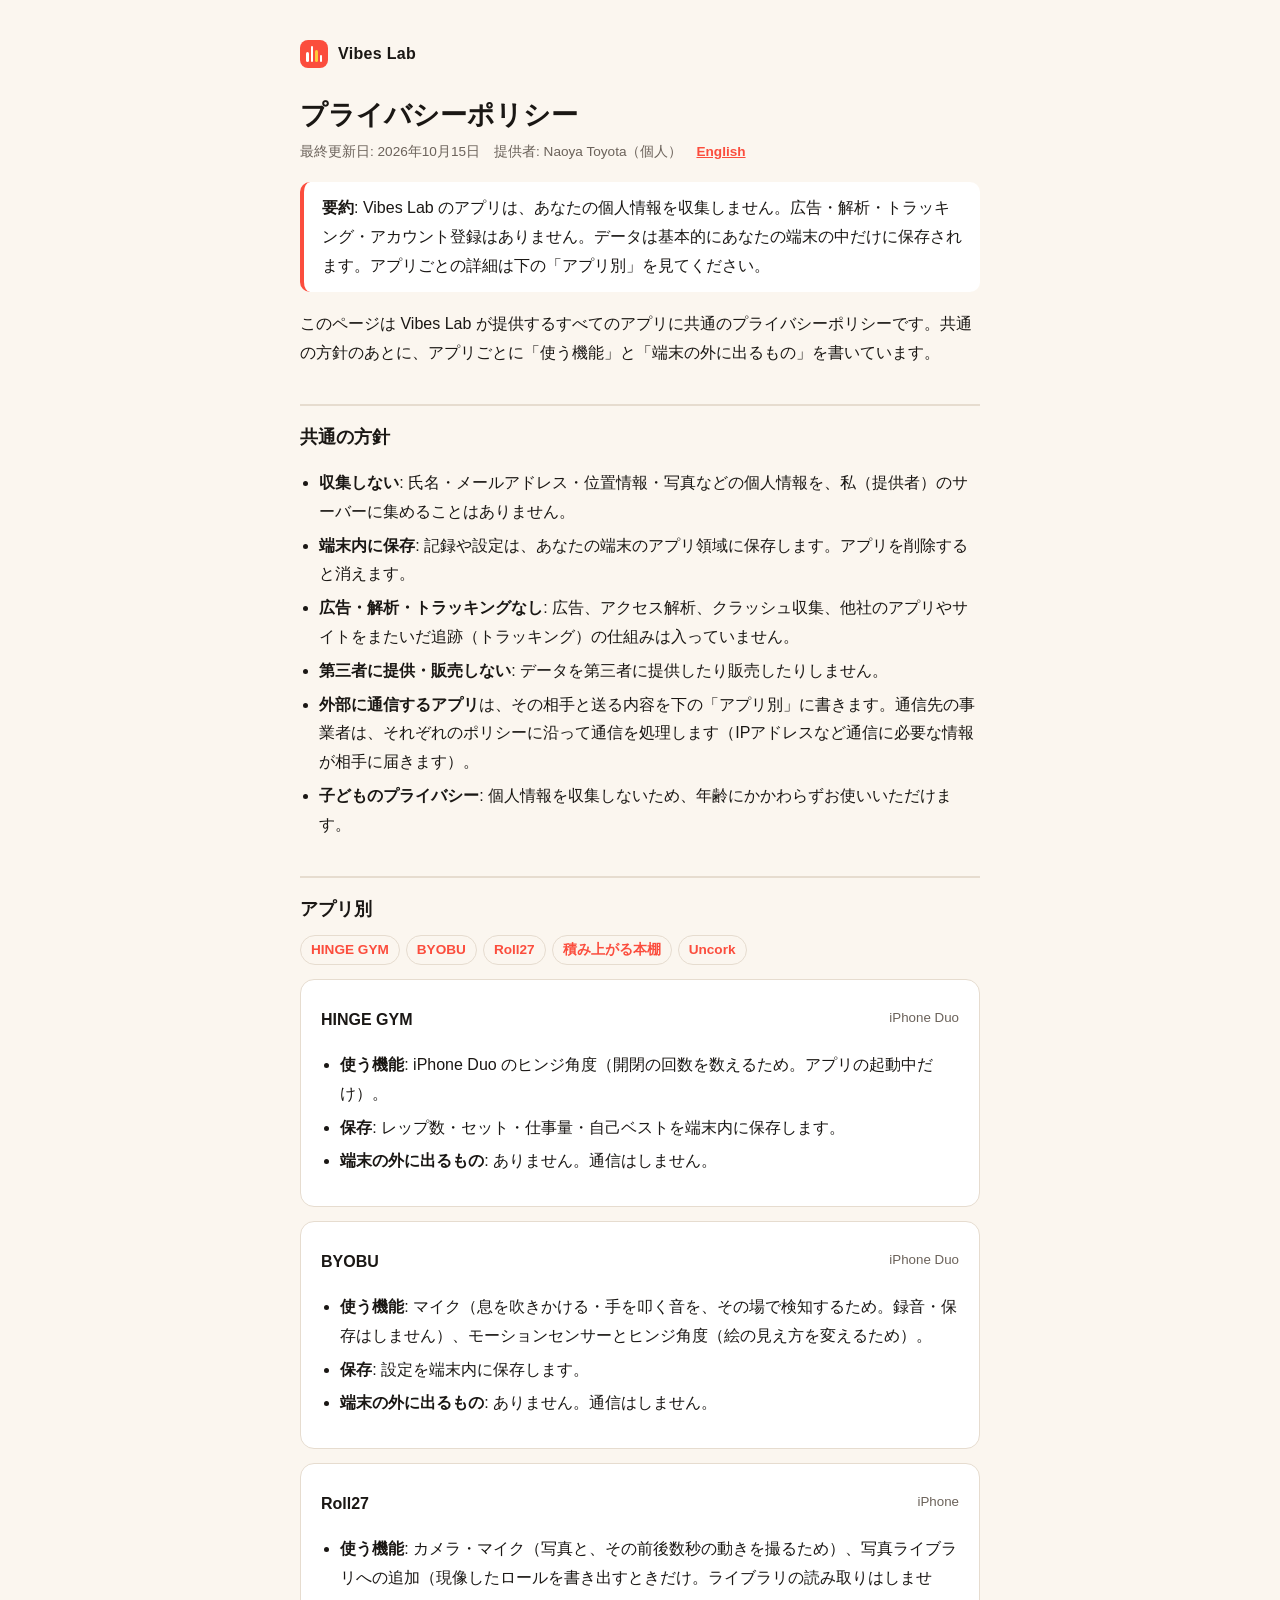
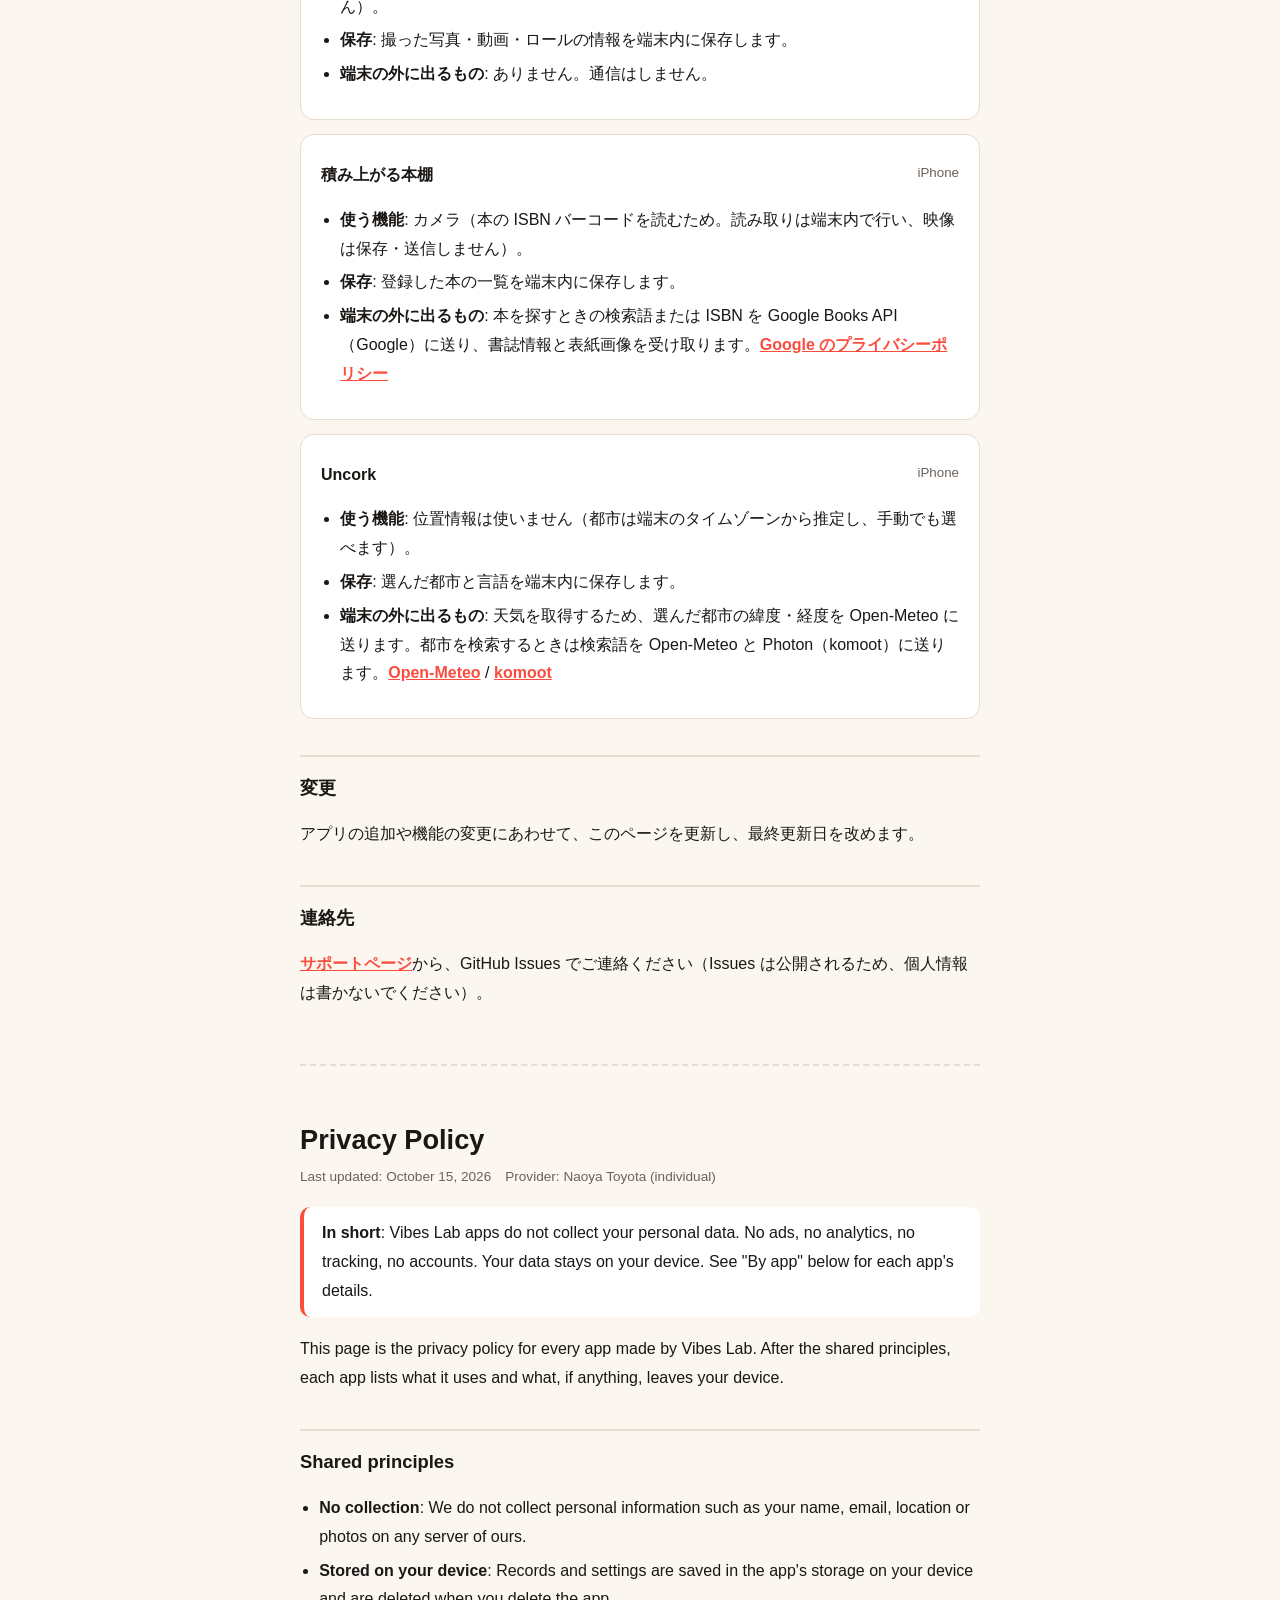
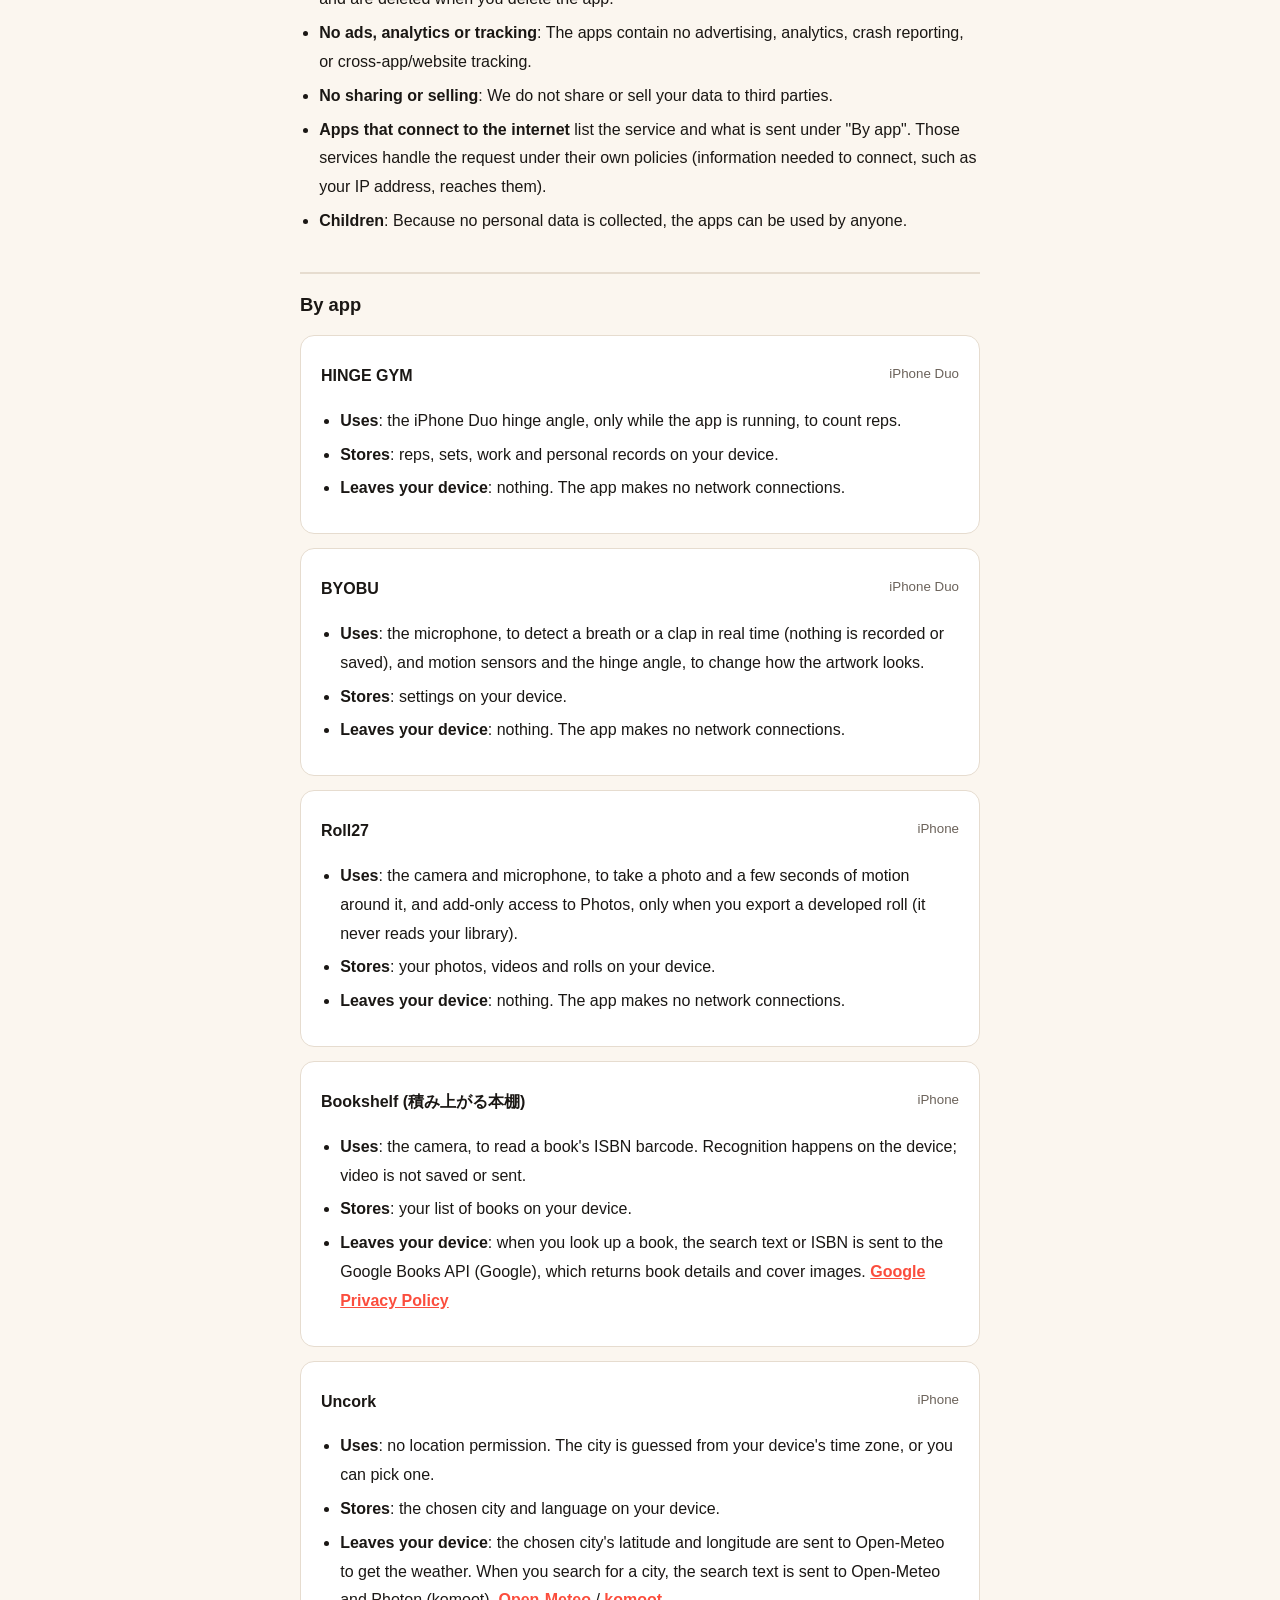
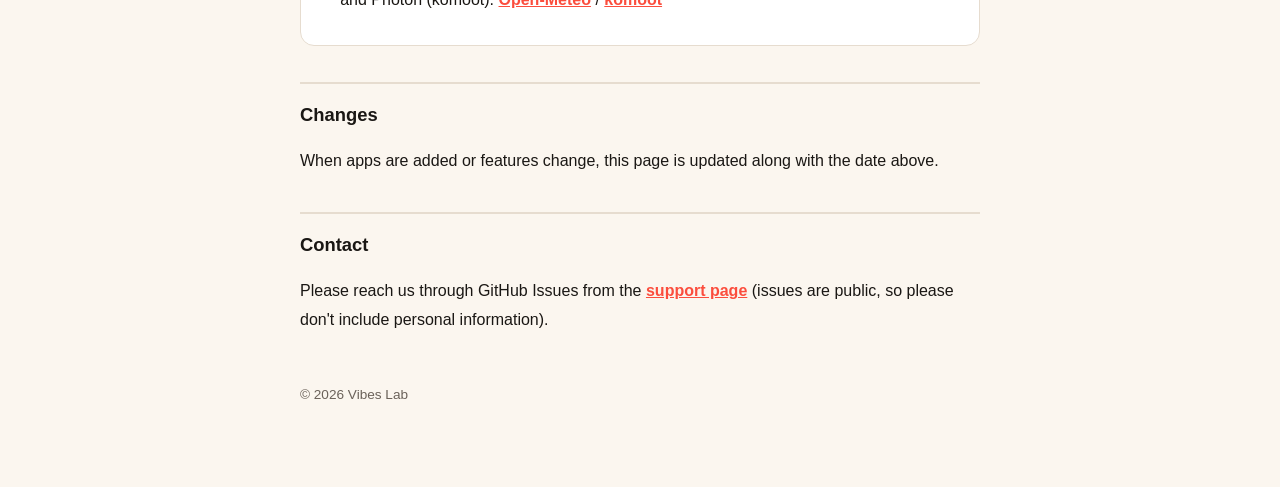
==== privacy/index.html @ 2c4c1a77 "Vibes Lab 共通サイト: 全アプリ共通のプライバシーポリシー・サポート（日英）とアプリ一覧" ====
<!DOCTYPE html>
<html lang="ja"><head><meta charset="UTF-8"><meta name="viewport" content="width=device-width, initial-scale=1.0">
<title>プライバシーポリシー / Privacy Policy — Vibes Lab</title>
<link rel="stylesheet" href="../style.css">
</head><body><main>
<a class="label" href="../"><span class="mark"><i style="height:10px"></i><i style="height:16px"></i><i style="height:12px"></i><i style="height:7px"></i></span>Vibes Lab</a>

<h1>プライバシーポリシー</h1>
<p class="meta">最終更新日: 2026年10月15日　提供者: Naoya Toyota（個人）　<a href="#en">English</a></p>

<div class="callout">
<b>要約</b>: Vibes Lab のアプリは、あなたの個人情報を収集しません。広告・解析・トラッキング・アカウント登録はありません。データは基本的にあなたの端末の中だけに保存されます。アプリごとの詳細は下の「アプリ別」を見てください。
</div>

<p>このページは Vibes Lab が提供するすべてのアプリに共通のプライバシーポリシーです。共通の方針のあとに、アプリごとに「使う機能」と「端末の外に出るもの」を書いています。</p>

<h2>共通の方針</h2>
<ul>
<li><b>収集しない</b>: 氏名・メールアドレス・位置情報・写真などの個人情報を、私（提供者）のサーバーに集めることはありません。</li>
<li><b>端末内に保存</b>: 記録や設定は、あなたの端末のアプリ領域に保存します。アプリを削除すると消えます。</li>
<li><b>広告・解析・トラッキングなし</b>: 広告、アクセス解析、クラッシュ収集、他社のアプリやサイトをまたいだ追跡（トラッキング）の仕組みは入っていません。</li>
<li><b>第三者に提供・販売しない</b>: データを第三者に提供したり販売したりしません。</li>
<li><b>外部に通信するアプリ</b>は、その相手と送る内容を下の「アプリ別」に書きます。通信先の事業者は、それぞれのポリシーに沿って通信を処理します（IPアドレスなど通信に必要な情報が相手に届きます）。</li>
<li><b>子どものプライバシー</b>: 個人情報を収集しないため、年齢にかかわらずお使いいただけます。</li>
</ul>

<h2>アプリ別</h2>
<nav class="toc"><a href="#hinge-gym">HINGE GYM</a><a href="#byobu">BYOBU</a><a href="#roll27">Roll27</a><a href="#bookshelf">積み上がる本棚</a><a href="#uncork">Uncork</a></nav>

<section class="app" id="hinge-gym"><h3>HINGE GYM <small>iPhone Duo</small></h3>
<ul>
<li><b>使う機能</b>: iPhone Duo のヒンジ角度（開閉の回数を数えるため。アプリの起動中だけ）。</li>
<li><b>保存</b>: レップ数・セット・仕事量・自己ベストを端末内に保存します。</li>
<li><b>端末の外に出るもの</b>: ありません。通信はしません。</li>
</ul></section>

<section class="app" id="byobu"><h3>BYOBU <small>iPhone Duo</small></h3>
<ul>
<li><b>使う機能</b>: マイク（息を吹きかける・手を叩く音を、その場で検知するため。録音・保存はしません）、モーションセンサーとヒンジ角度（絵の見え方を変えるため）。</li>
<li><b>保存</b>: 設定を端末内に保存します。</li>
<li><b>端末の外に出るもの</b>: ありません。通信はしません。</li>
</ul></section>

<section class="app" id="roll27"><h3>Roll27 <small>iPhone</small></h3>
<ul>
<li><b>使う機能</b>: カメラ・マイク（写真と、その前後数秒の動きを撮るため）、写真ライブラリへの追加（現像したロールを書き出すときだけ。ライブラリの読み取りはしません）。</li>
<li><b>保存</b>: 撮った写真・動画・ロールの情報を端末内に保存します。</li>
<li><b>端末の外に出るもの</b>: ありません。通信はしません。</li>
</ul></section>

<section class="app" id="bookshelf"><h3>積み上がる本棚 <small>iPhone</small></h3>
<ul>
<li><b>使う機能</b>: カメラ（本の ISBN バーコードを読むため。読み取りは端末内で行い、映像は保存・送信しません）。</li>
<li><b>保存</b>: 登録した本の一覧を端末内に保存します。</li>
<li><b>端末の外に出るもの</b>: 本を探すときの検索語または ISBN を Google Books API（Google）に送り、書誌情報と表紙画像を受け取ります。<a href="https://policies.google.com/privacy" rel="noopener">Google のプライバシーポリシー</a></li>
</ul></section>

<section class="app" id="uncork"><h3>Uncork <small>iPhone</small></h3>
<ul>
<li><b>使う機能</b>: 位置情報は使いません（都市は端末のタイムゾーンから推定し、手動でも選べます）。</li>
<li><b>保存</b>: 選んだ都市と言語を端末内に保存します。</li>
<li><b>端末の外に出るもの</b>: 天気を取得するため、選んだ都市の緯度・経度を Open-Meteo に送ります。都市を検索するときは検索語を Open-Meteo と Photon（komoot）に送ります。<a href="https://open-meteo.com/en/terms" rel="noopener">Open-Meteo</a> / <a href="https://www.komoot.com/privacy" rel="noopener">komoot</a></li>
</ul></section>

<h2>変更</h2>
<p>アプリの追加や機能の変更にあわせて、このページを更新し、最終更新日を改めます。</p>

<h2>連絡先</h2>
<p><a href="../support/">サポートページ</a>から、GitHub Issues でご連絡ください（Issues は公開されるため、個人情報は書かないでください）。</p>

<hr class="lang">

<div lang="en" id="en">
<h1>Privacy Policy</h1>
<p class="meta">Last updated: October 15, 2026　Provider: Naoya Toyota (individual)</p>

<div class="callout">
<b>In short</b>: Vibes Lab apps do not collect your personal data. No ads, no analytics, no tracking, no accounts. Your data stays on your device. See "By app" below for each app's details.
</div>

<p>This page is the privacy policy for every app made by Vibes Lab. After the shared principles, each app lists what it uses and what, if anything, leaves your device.</p>

<h2>Shared principles</h2>
<ul>
<li><b>No collection</b>: We do not collect personal information such as your name, email, location or photos on any server of ours.</li>
<li><b>Stored on your device</b>: Records and settings are saved in the app's storage on your device and are deleted when you delete the app.</li>
<li><b>No ads, analytics or tracking</b>: The apps contain no advertising, analytics, crash reporting, or cross-app/website tracking.</li>
<li><b>No sharing or selling</b>: We do not share or sell your data to third parties.</li>
<li><b>Apps that connect to the internet</b> list the service and what is sent under "By app". Those services handle the request under their own policies (information needed to connect, such as your IP address, reaches them).</li>
<li><b>Children</b>: Because no personal data is collected, the apps can be used by anyone.</li>
</ul>

<h2>By app</h2>

<section class="app" id="en-hinge-gym"><h3>HINGE GYM <small>iPhone Duo</small></h3>
<ul>
<li><b>Uses</b>: the iPhone Duo hinge angle, only while the app is running, to count reps.</li>
<li><b>Stores</b>: reps, sets, work and personal records on your device.</li>
<li><b>Leaves your device</b>: nothing. The app makes no network connections.</li>
</ul></section>

<section class="app" id="en-byobu"><h3>BYOBU <small>iPhone Duo</small></h3>
<ul>
<li><b>Uses</b>: the microphone, to detect a breath or a clap in real time (nothing is recorded or saved), and motion sensors and the hinge angle, to change how the artwork looks.</li>
<li><b>Stores</b>: settings on your device.</li>
<li><b>Leaves your device</b>: nothing. The app makes no network connections.</li>
</ul></section>

<section class="app" id="en-roll27"><h3>Roll27 <small>iPhone</small></h3>
<ul>
<li><b>Uses</b>: the camera and microphone, to take a photo and a few seconds of motion around it, and add-only access to Photos, only when you export a developed roll (it never reads your library).</li>
<li><b>Stores</b>: your photos, videos and rolls on your device.</li>
<li><b>Leaves your device</b>: nothing. The app makes no network connections.</li>
</ul></section>

<section class="app" id="en-bookshelf"><h3>Bookshelf (積み上がる本棚) <small>iPhone</small></h3>
<ul>
<li><b>Uses</b>: the camera, to read a book's ISBN barcode. Recognition happens on the device; video is not saved or sent.</li>
<li><b>Stores</b>: your list of books on your device.</li>
<li><b>Leaves your device</b>: when you look up a book, the search text or ISBN is sent to the Google Books API (Google), which returns book details and cover images. <a href="https://policies.google.com/privacy" rel="noopener">Google Privacy Policy</a></li>
</ul></section>

<section class="app" id="en-uncork"><h3>Uncork <small>iPhone</small></h3>
<ul>
<li><b>Uses</b>: no location permission. The city is guessed from your device's time zone, or you can pick one.</li>
<li><b>Stores</b>: the chosen city and language on your device.</li>
<li><b>Leaves your device</b>: the chosen city's latitude and longitude are sent to Open-Meteo to get the weather. When you search for a city, the search text is sent to Open-Meteo and Photon (komoot). <a href="https://open-meteo.com/en/terms" rel="noopener">Open-Meteo</a> / <a href="https://www.komoot.com/privacy" rel="noopener">komoot</a></li>
</ul></section>

<h2>Changes</h2>
<p>When apps are added or features change, this page is updated along with the date above.</p>

<h2>Contact</h2>
<p>Please reach us through GitHub Issues from the <a href="../support/">support page</a> (issues are public, so please don't include personal information).</p>
</div>

<footer>© 2026 Vibes Lab</footer>
</main></body></html>
---- style.css ----
/* Vibes Lab 共通ページ（brand/vibes-lab.md の配色: Coral #FB4D3D / Spark #FFC93C / Ink #1A1714 / Paper #FBF6EF） */
:root{--coral:#FB4D3D;--spark:#FFC93C;--ink:#1A1714;--paper:#FBF6EF;--muted:#6b625a;--line:#e6dccf;--card:#fff}
@media (prefers-color-scheme:dark){:root{--ink:#F4EEE6;--paper:#1A1714;--muted:#a59b90;--line:#3a332d;--card:#231f1b}}
*{box-sizing:border-box}
body{margin:0;background:var(--paper);color:var(--ink);font-family:-apple-system,BlinkMacSystemFont,"Hiragino Sans","Noto Sans JP",sans-serif;line-height:1.8}
main{max-width:720px;margin:0 auto;padding:40px 20px 80px}
.label{display:flex;align-items:center;gap:10px;font-weight:800;letter-spacing:.02em;text-decoration:none;color:var(--ink)}
.mark{width:28px;height:28px;border-radius:8px;background:var(--coral);display:flex;align-items:flex-end;justify-content:center;gap:2px;padding:6px}
.mark i{display:block;width:3px;background:#fff;border-radius:2px}.mark i:nth-child(3){background:var(--spark)}
h1{font-size:1.7rem;line-height:1.35;margin:28px 0 6px}
h2{font-size:1.15rem;margin:36px 0 8px;padding-top:14px;border-top:2px solid var(--line)}
h3{font-size:1rem;margin:22px 0 4px}
.meta{color:var(--muted);font-size:.85rem;margin:0 0 16px}
.callout{background:var(--card);border-left:4px solid var(--coral);border-radius:10px;padding:12px 18px;margin:18px 0}
.app{background:var(--card);border:1px solid var(--line);border-radius:14px;padding:4px 20px 14px;margin:14px 0;scroll-margin-top:16px}
.app h3{display:flex;justify-content:space-between;gap:8px;flex-wrap:wrap}
.app h3 small{color:var(--muted);font-weight:500}
a{color:var(--coral);font-weight:700}
ul{padding-left:1.2em} li{margin:5px 0}
nav.toc{display:flex;flex-wrap:wrap;gap:6px;margin:10px 0}
nav.toc a{font-size:.85rem;border:1px solid var(--line);border-radius:999px;padding:2px 10px;text-decoration:none}
hr.lang{border:0;border-top:2px dashed var(--line);margin:56px 0}
footer{margin-top:48px;font-size:.85rem;color:var(--muted)}
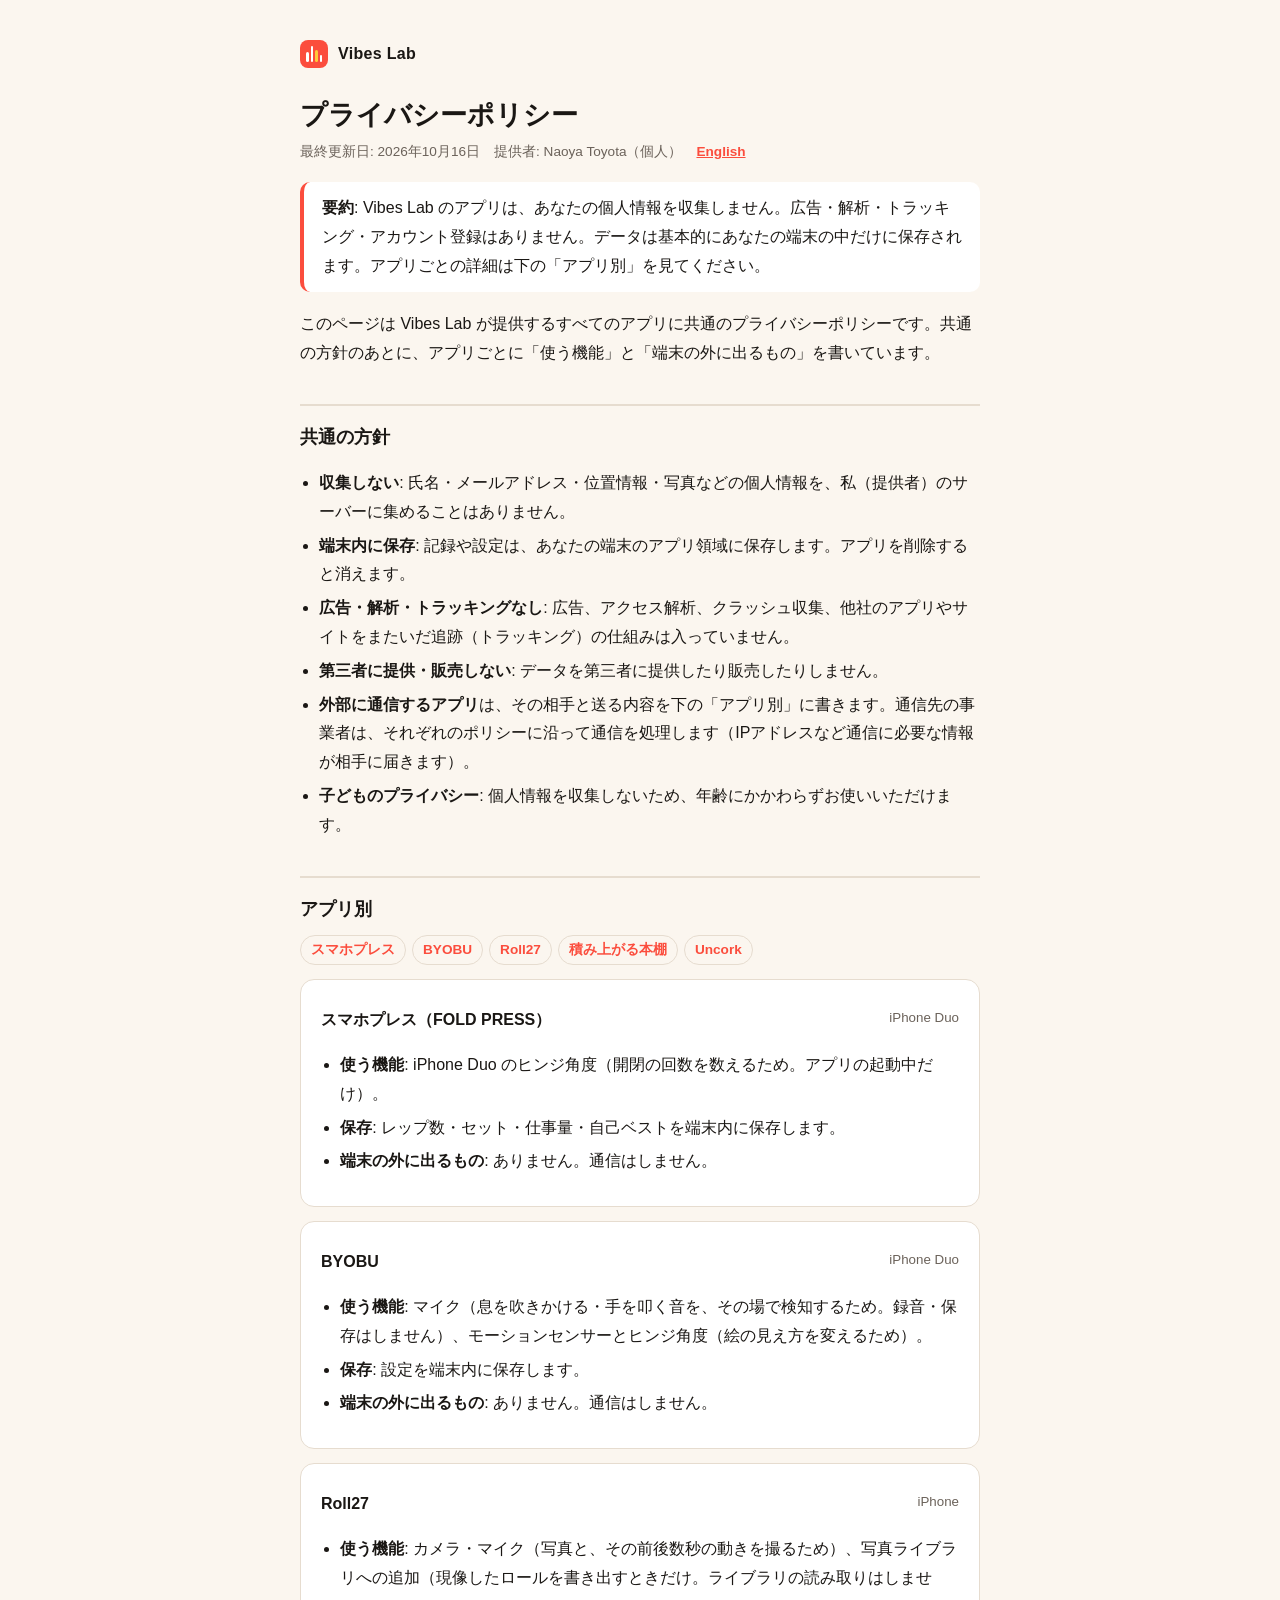
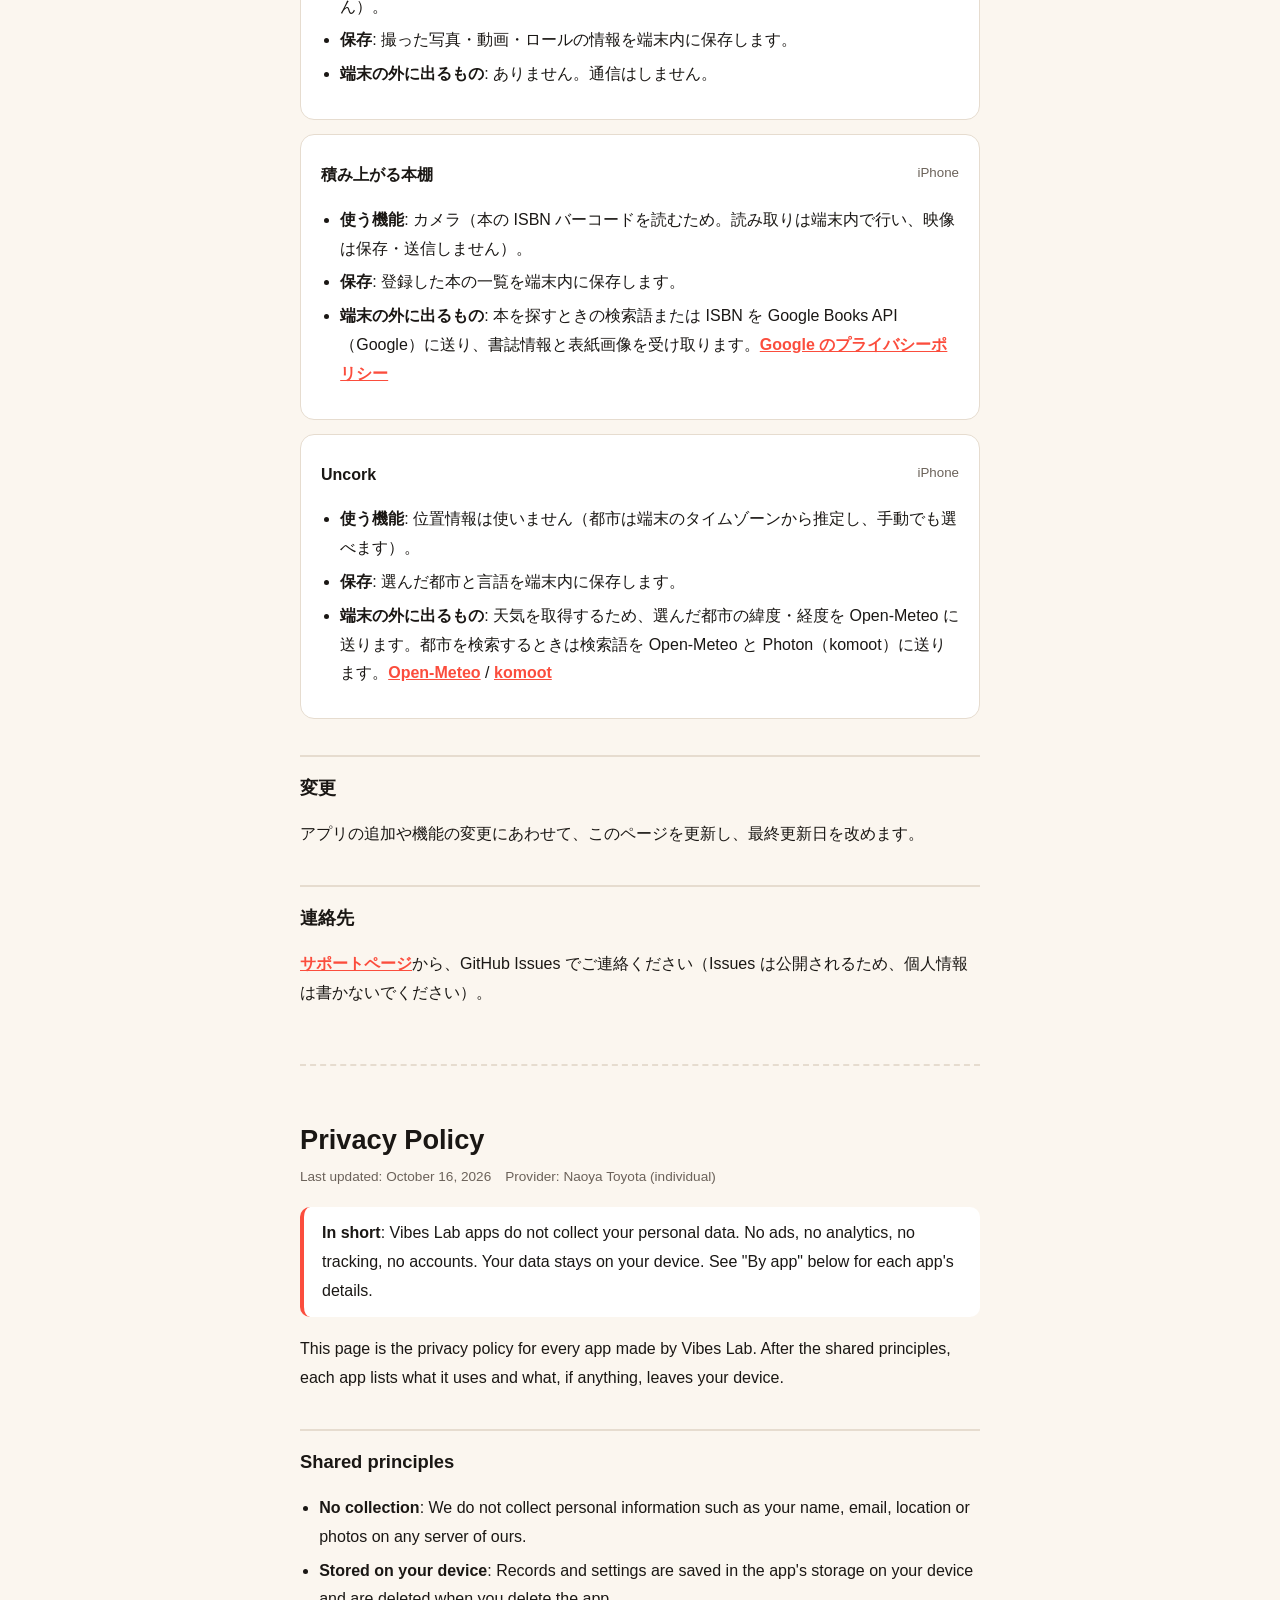
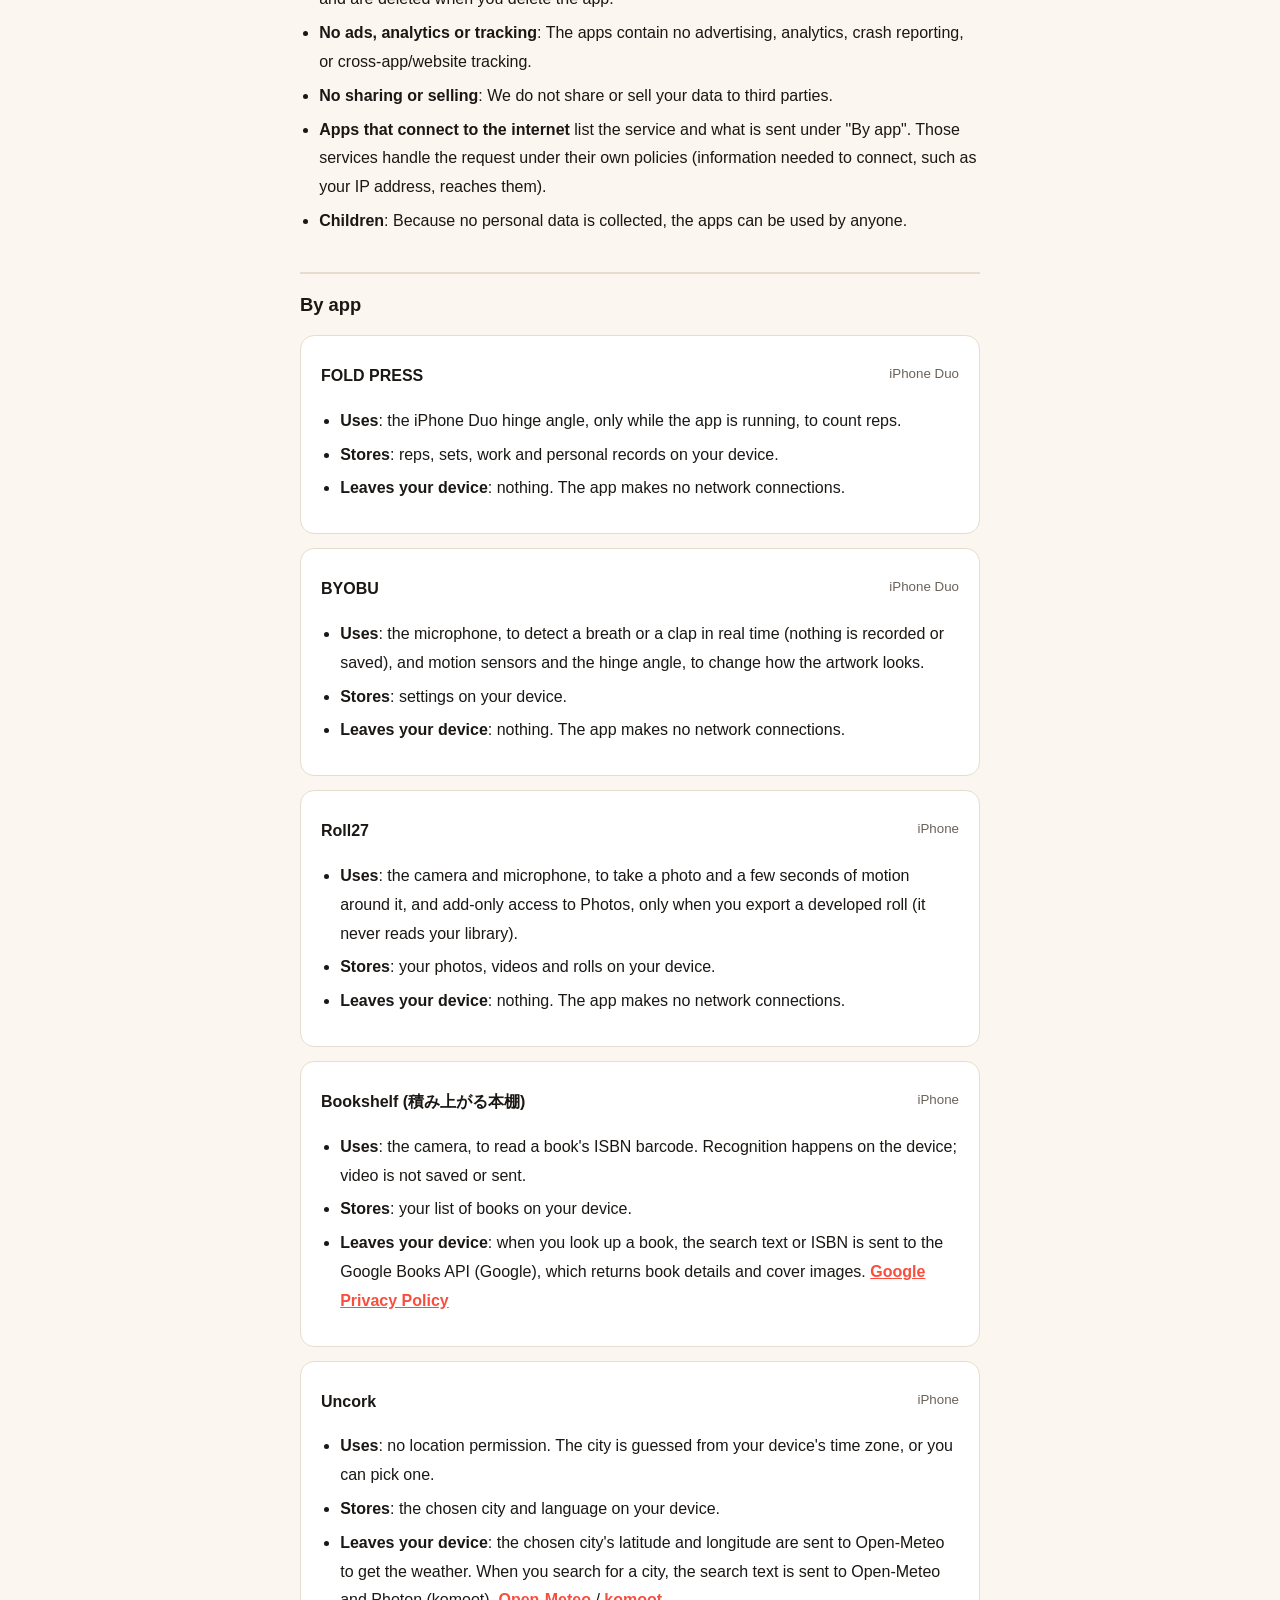
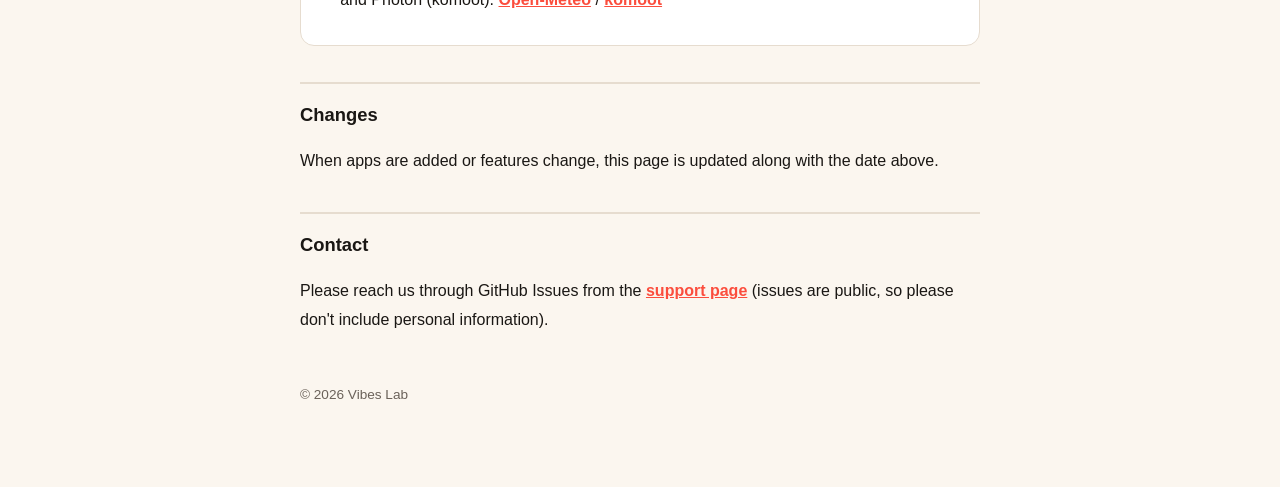
==== commit 41465b93: "HINGE GYM を改名: 英語 FOLD PRESS / 日本語 スマホプレス（アンカー #fold-press）" ====
--- a/privacy/index.html
+++ b/privacy/index.html
@@ -6,7 +6,7 @@
 <a class="label" href="../"><span class="mark"><i style="height:10px"></i><i style="height:16px"></i><i style="height:12px"></i><i style="height:7px"></i></span>Vibes Lab</a>
 
 <h1>プライバシーポリシー</h1>
-<p class="meta">最終更新日: 2026年10月15日　提供者: Naoya Toyota（個人）　<a href="#en">English</a></p>
+<p class="meta">最終更新日: 2026年10月16日　提供者: Naoya Toyota（個人）　<a href="#en">English</a></p>
 
 <div class="callout">
 <b>要約</b>: Vibes Lab のアプリは、あなたの個人情報を収集しません。広告・解析・トラッキング・アカウント登録はありません。データは基本的にあなたの端末の中だけに保存されます。アプリごとの詳細は下の「アプリ別」を見てください。
@@ -25,9 +25,9 @@
 </ul>
 
 <h2>アプリ別</h2>
-<nav class="toc"><a href="#hinge-gym">HINGE GYM</a><a href="#byobu">BYOBU</a><a href="#roll27">Roll27</a><a href="#bookshelf">積み上がる本棚</a><a href="#uncork">Uncork</a></nav>
+<nav class="toc"><a href="#fold-press">スマホプレス</a><a href="#byobu">BYOBU</a><a href="#roll27">Roll27</a><a href="#bookshelf">積み上がる本棚</a><a href="#uncork">Uncork</a></nav>
 
-<section class="app" id="hinge-gym"><h3>HINGE GYM <small>iPhone Duo</small></h3>
+<section class="app" id="fold-press"><h3>スマホプレス（FOLD PRESS） <small>iPhone Duo</small></h3>
 <ul>
 <li><b>使う機能</b>: iPhone Duo のヒンジ角度（開閉の回数を数えるため。アプリの起動中だけ）。</li>
 <li><b>保存</b>: レップ数・セット・仕事量・自己ベストを端末内に保存します。</li>
@@ -72,7 +72,7 @@
 
 <div lang="en" id="en">
 <h1>Privacy Policy</h1>
-<p class="meta">Last updated: October 15, 2026　Provider: Naoya Toyota (individual)</p>
+<p class="meta">Last updated: October 16, 2026　Provider: Naoya Toyota (individual)</p>
 
 <div class="callout">
 <b>In short</b>: Vibes Lab apps do not collect your personal data. No ads, no analytics, no tracking, no accounts. Your data stays on your device. See "By app" below for each app's details.
@@ -92,7 +92,7 @@
 
 <h2>By app</h2>
 
-<section class="app" id="en-hinge-gym"><h3>HINGE GYM <small>iPhone Duo</small></h3>
+<section class="app" id="en-fold-press"><h3>FOLD PRESS <small>iPhone Duo</small></h3>
 <ul>
 <li><b>Uses</b>: the iPhone Duo hinge angle, only while the app is running, to count reps.</li>
 <li><b>Stores</b>: reps, sets, work and personal records on your device.</li>
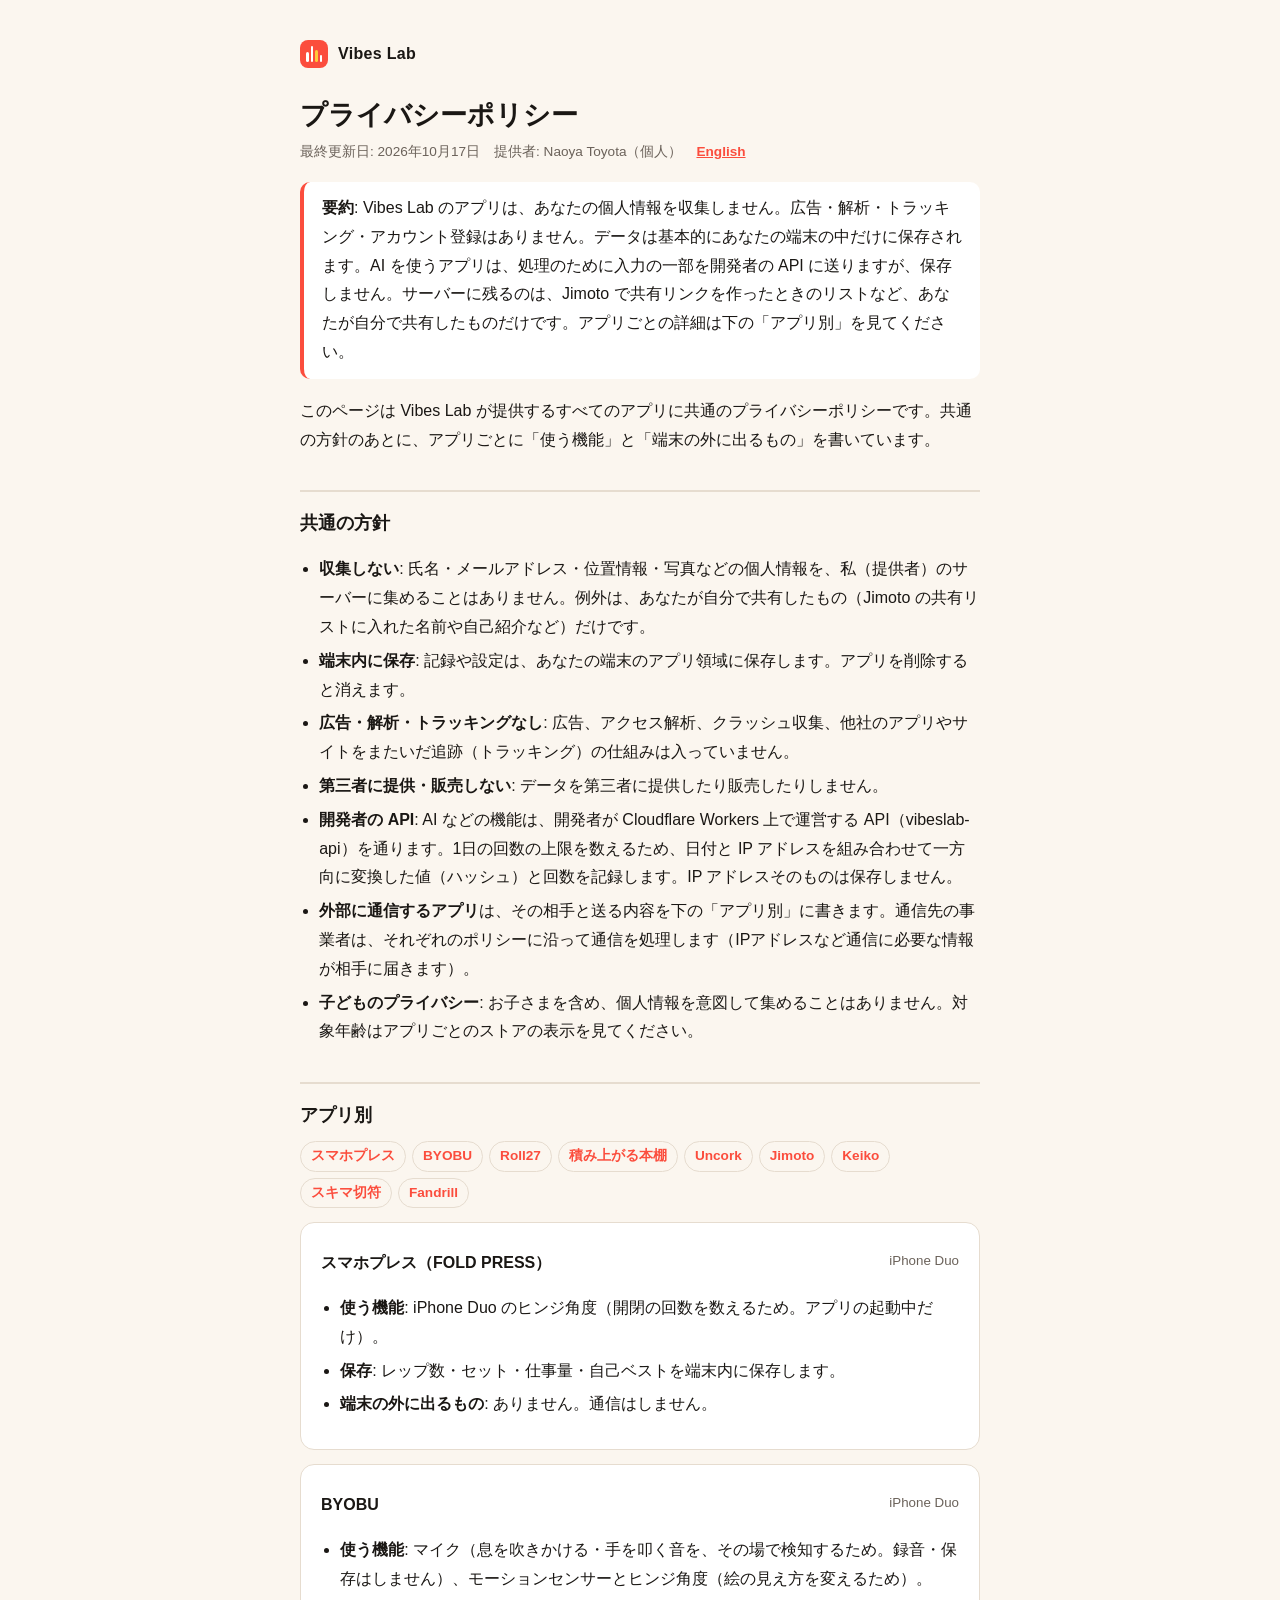
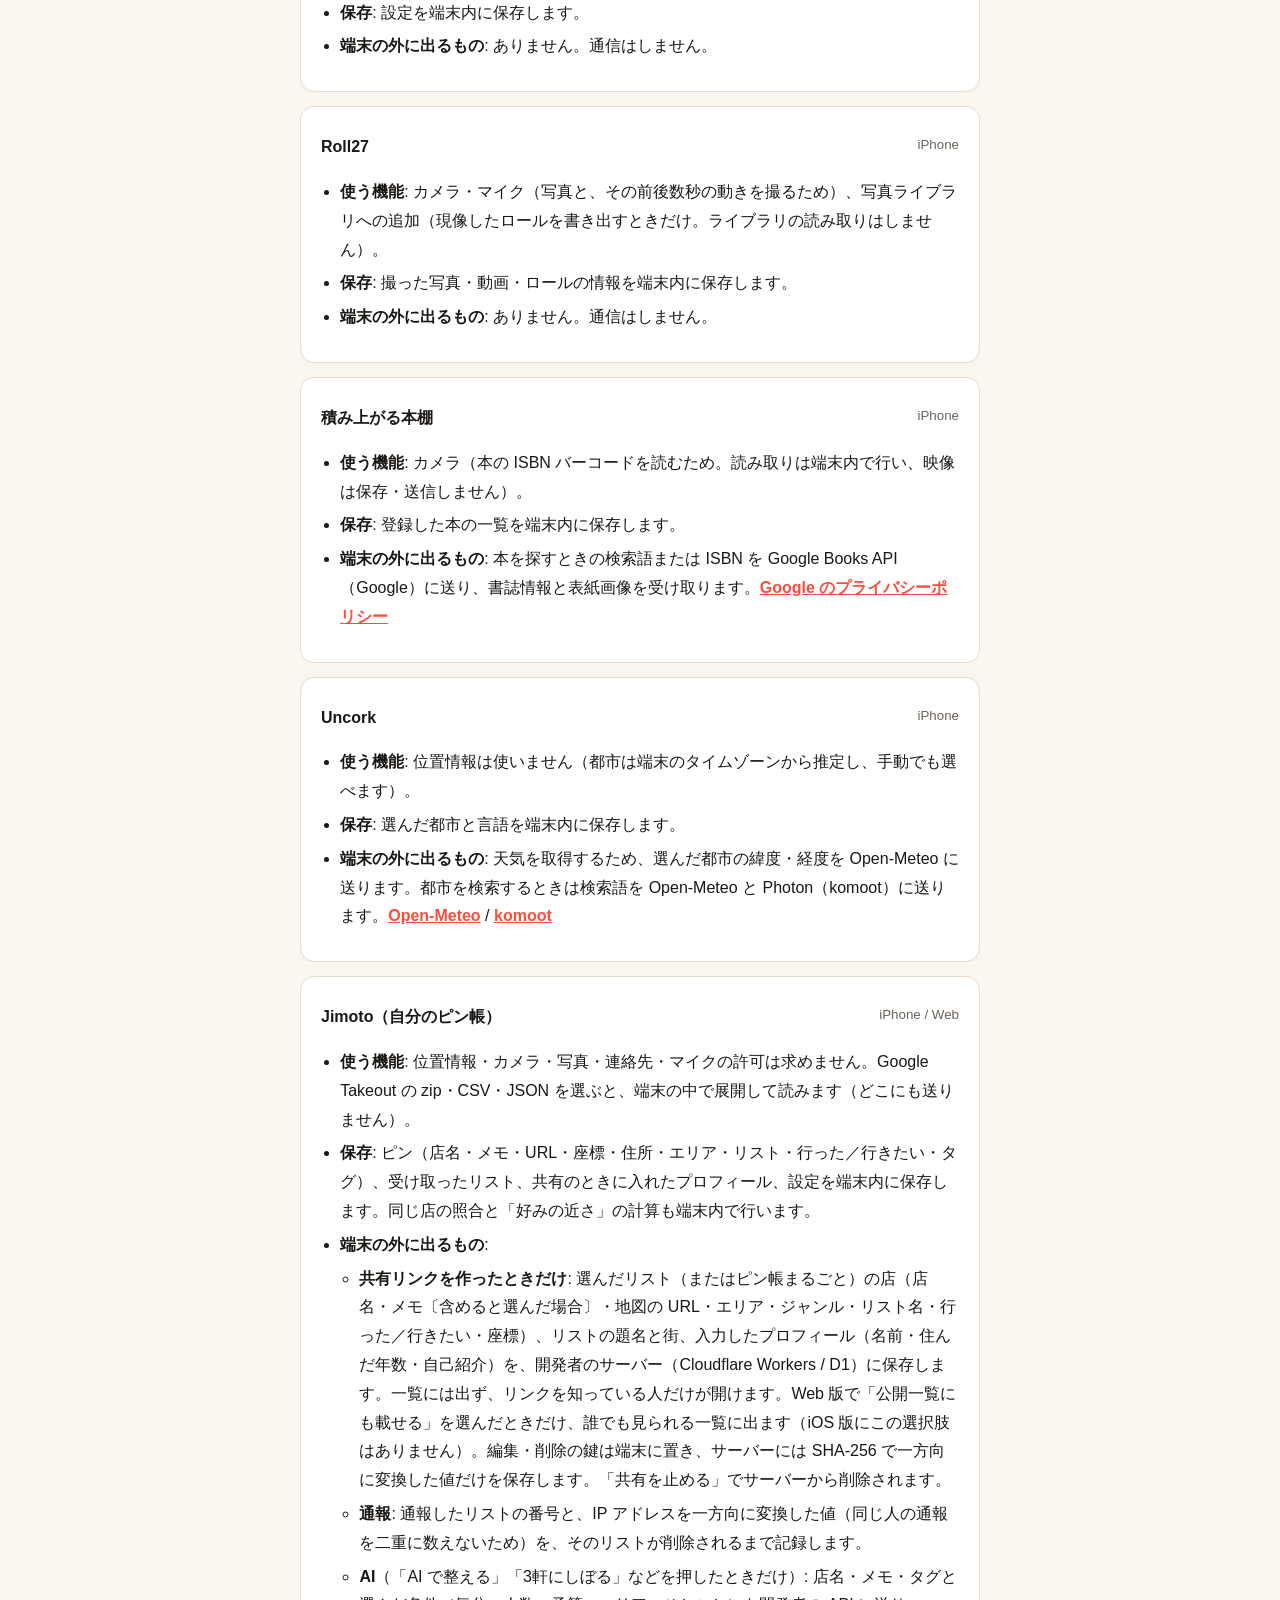
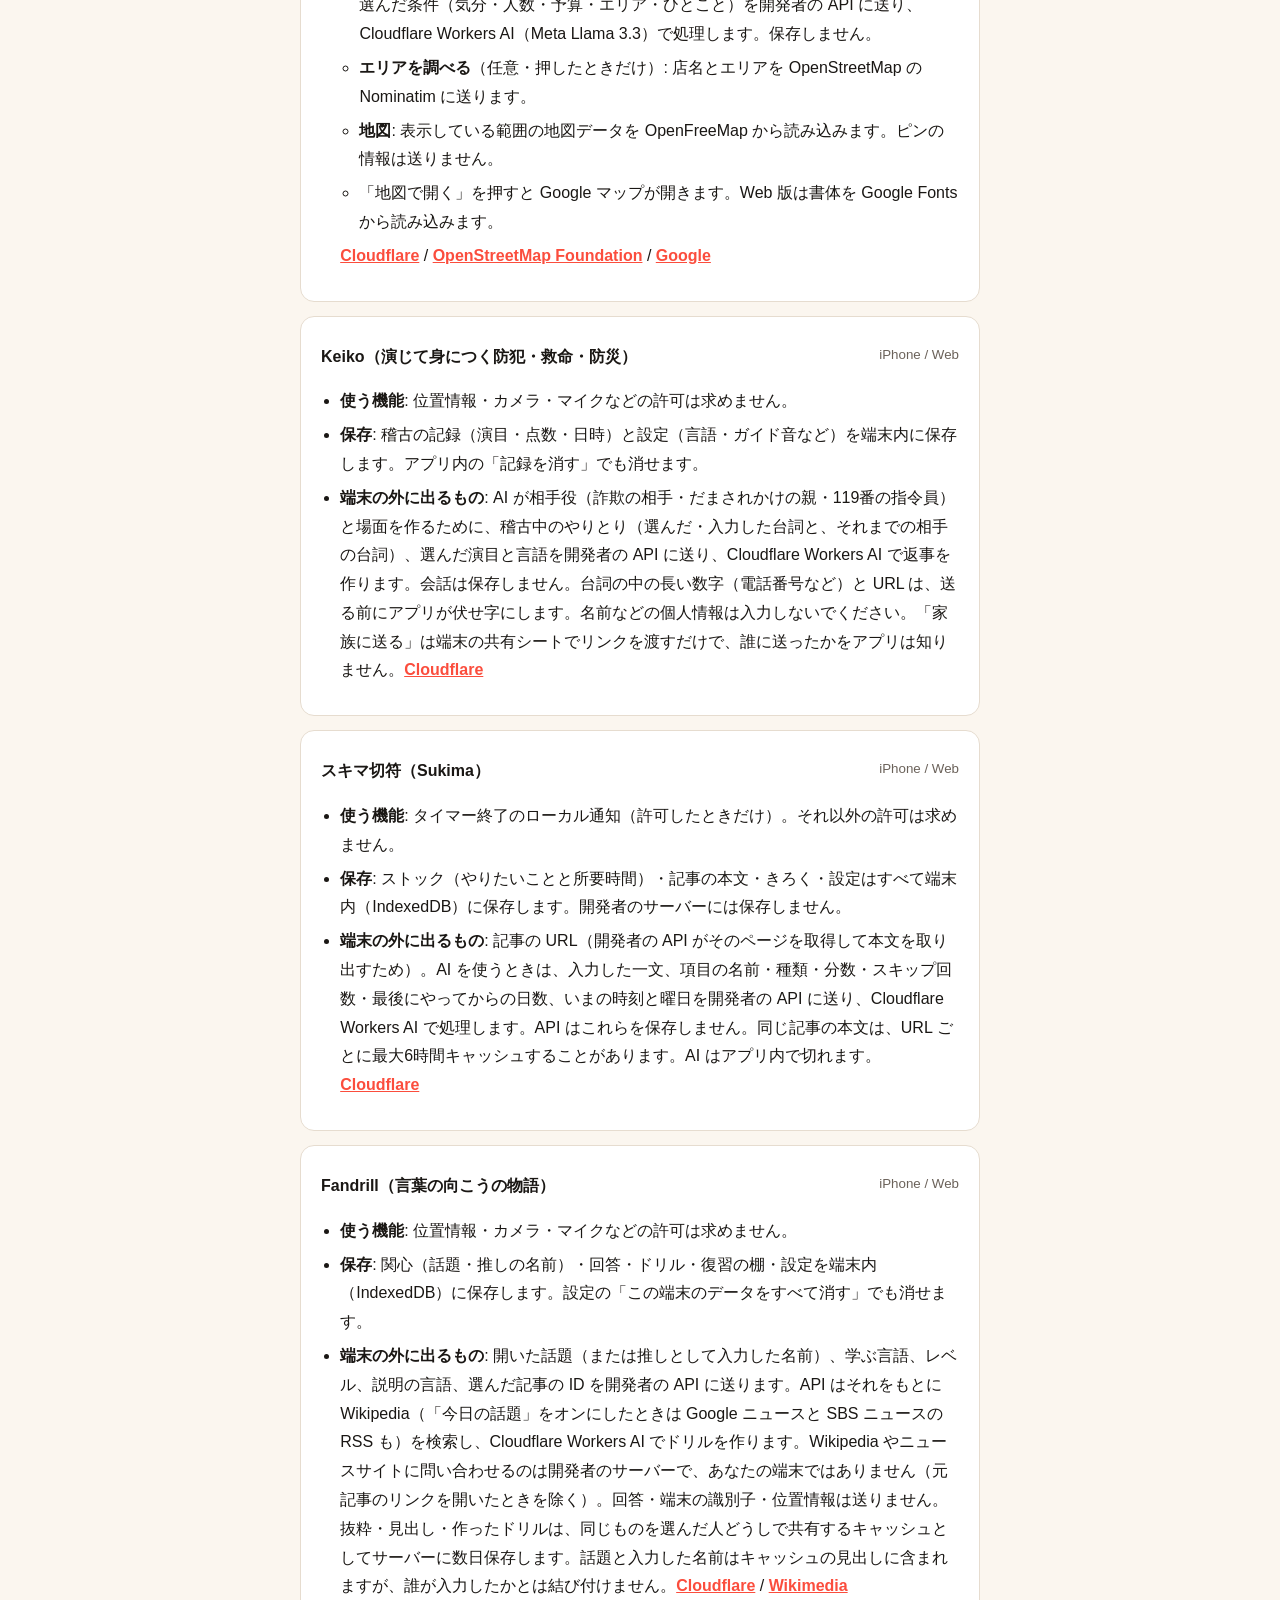
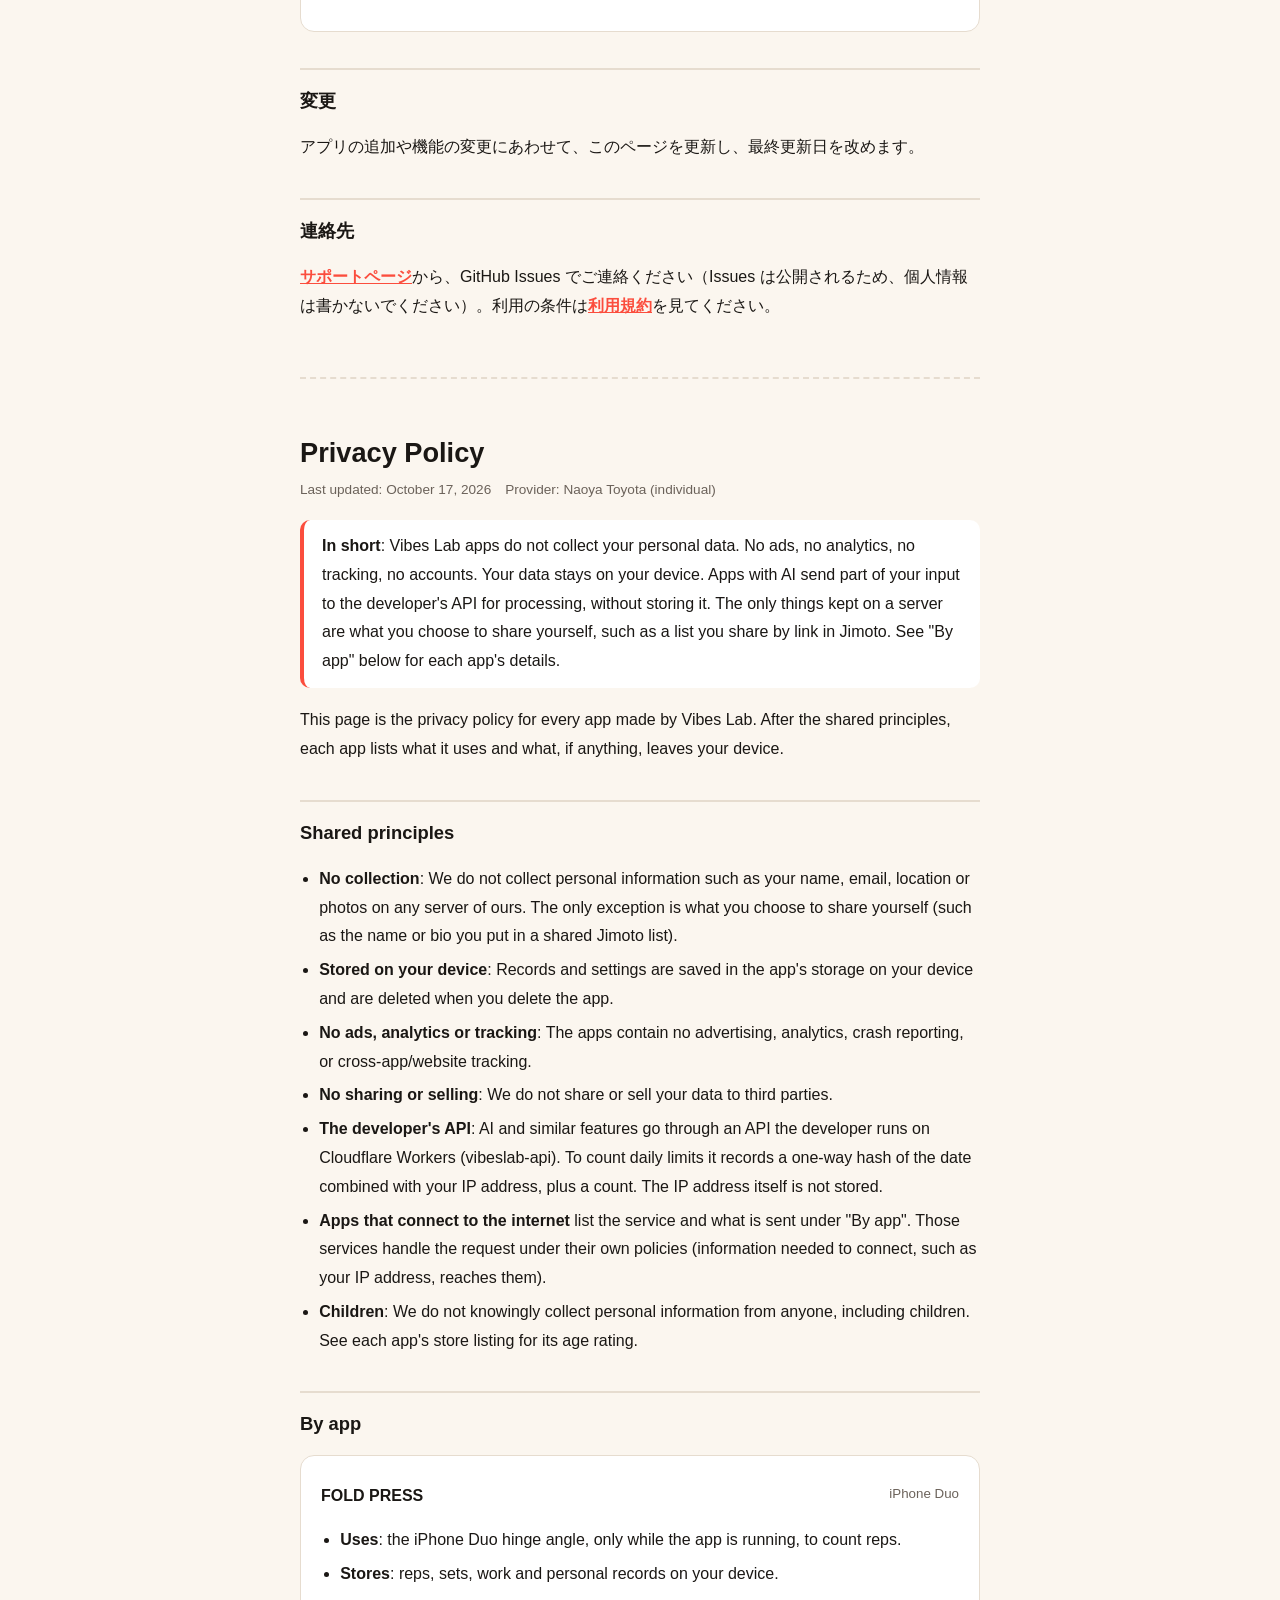
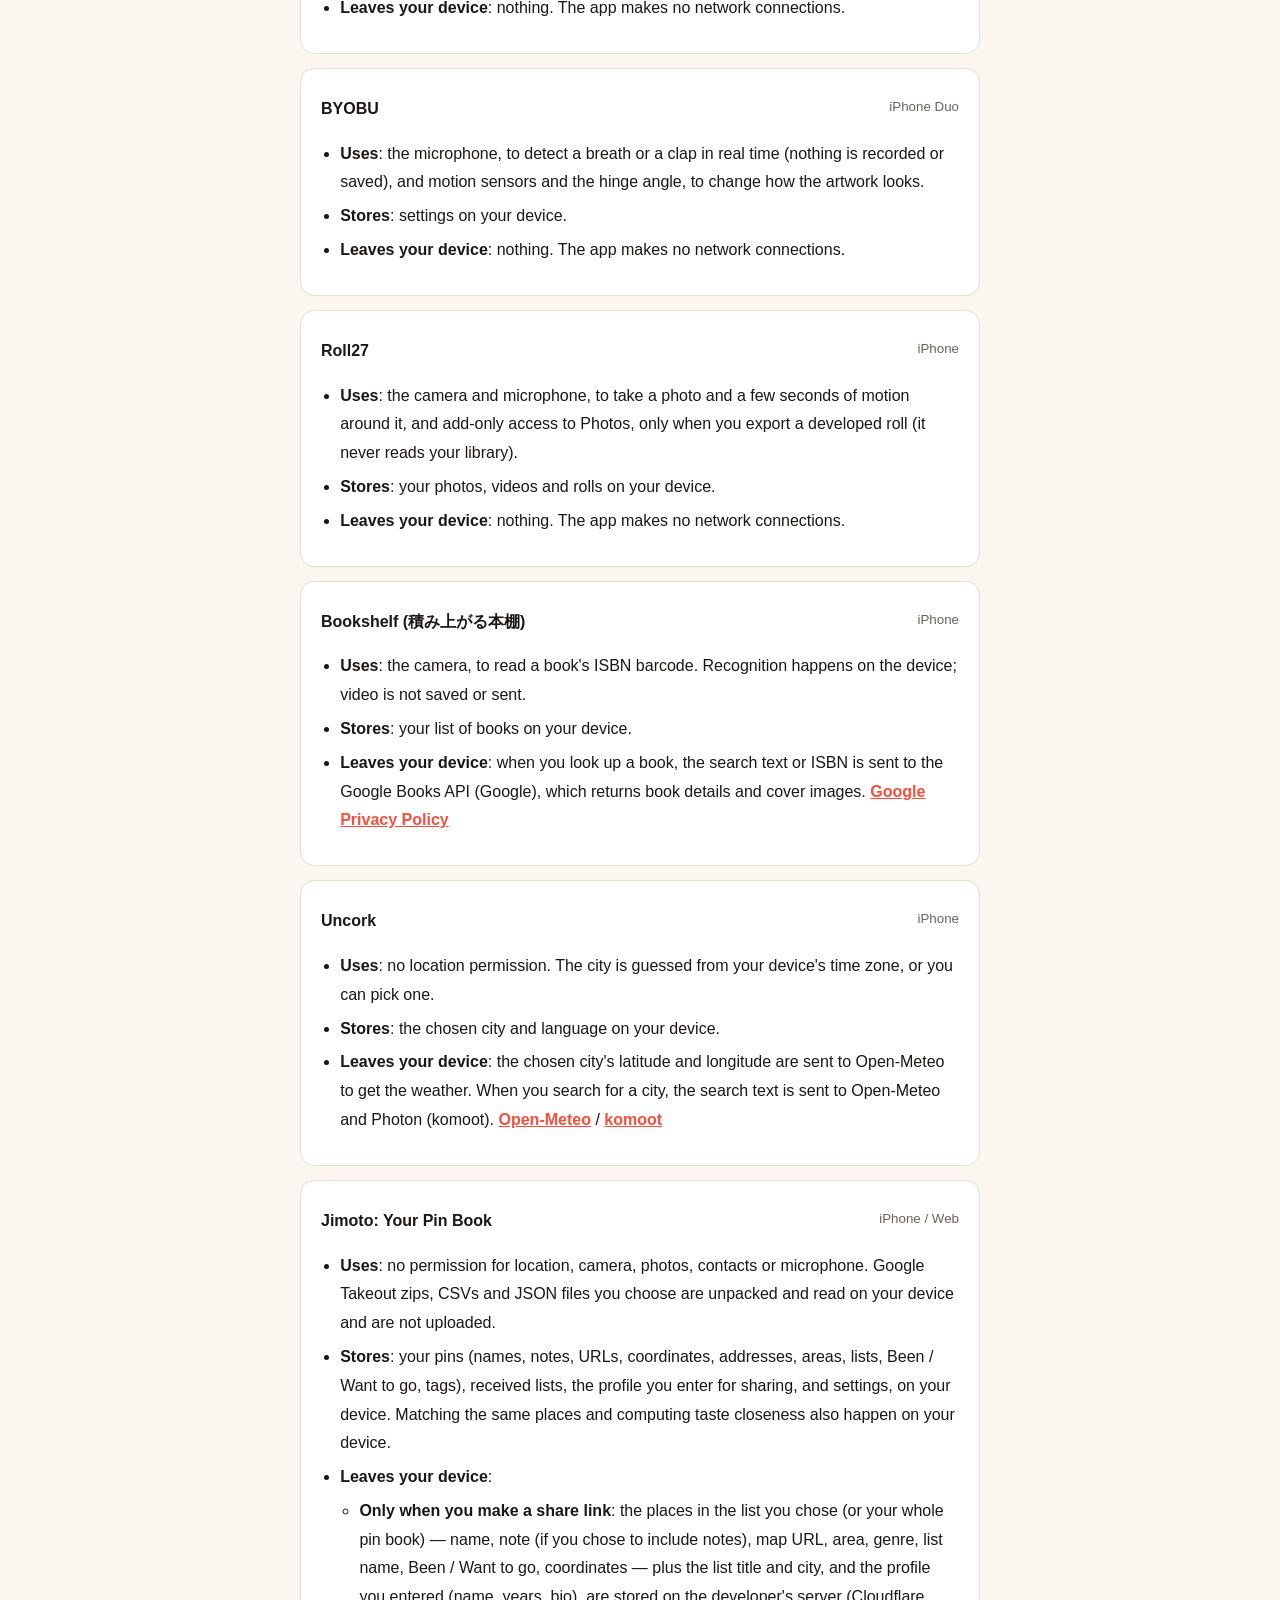
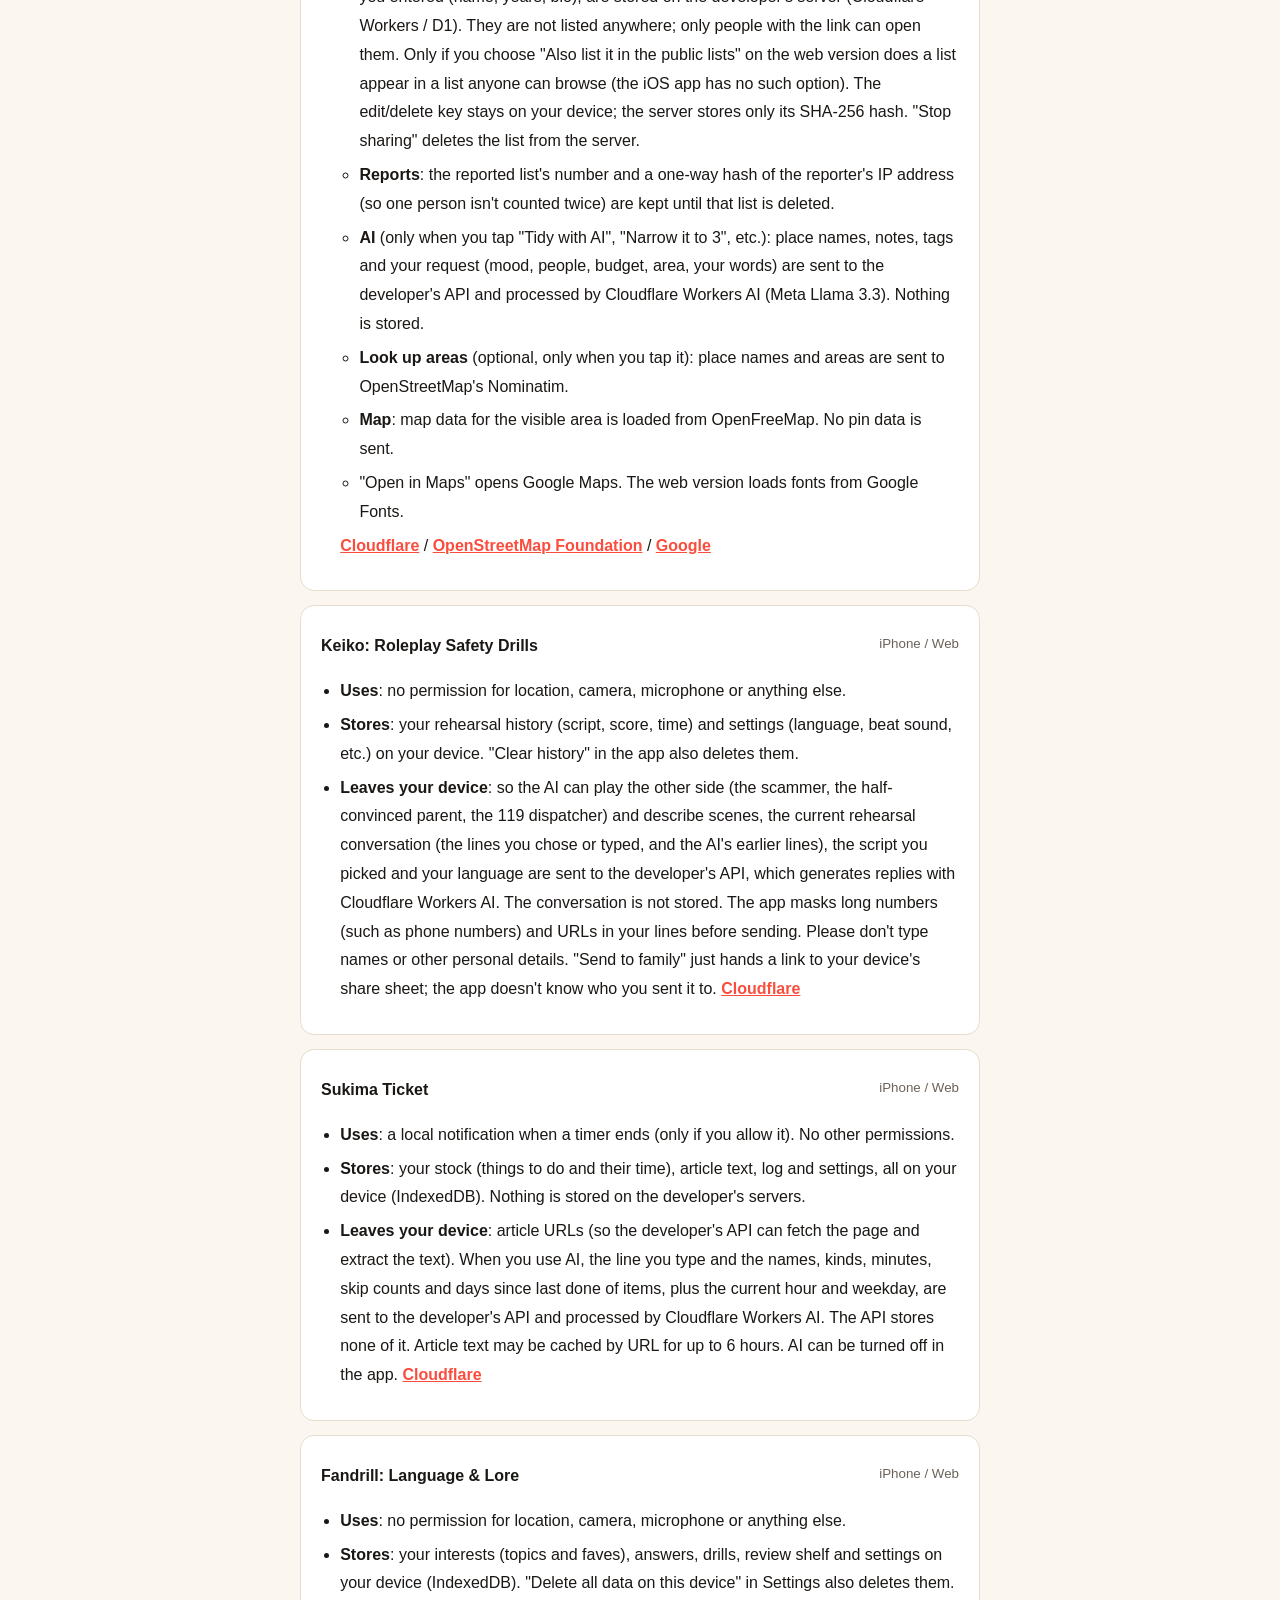
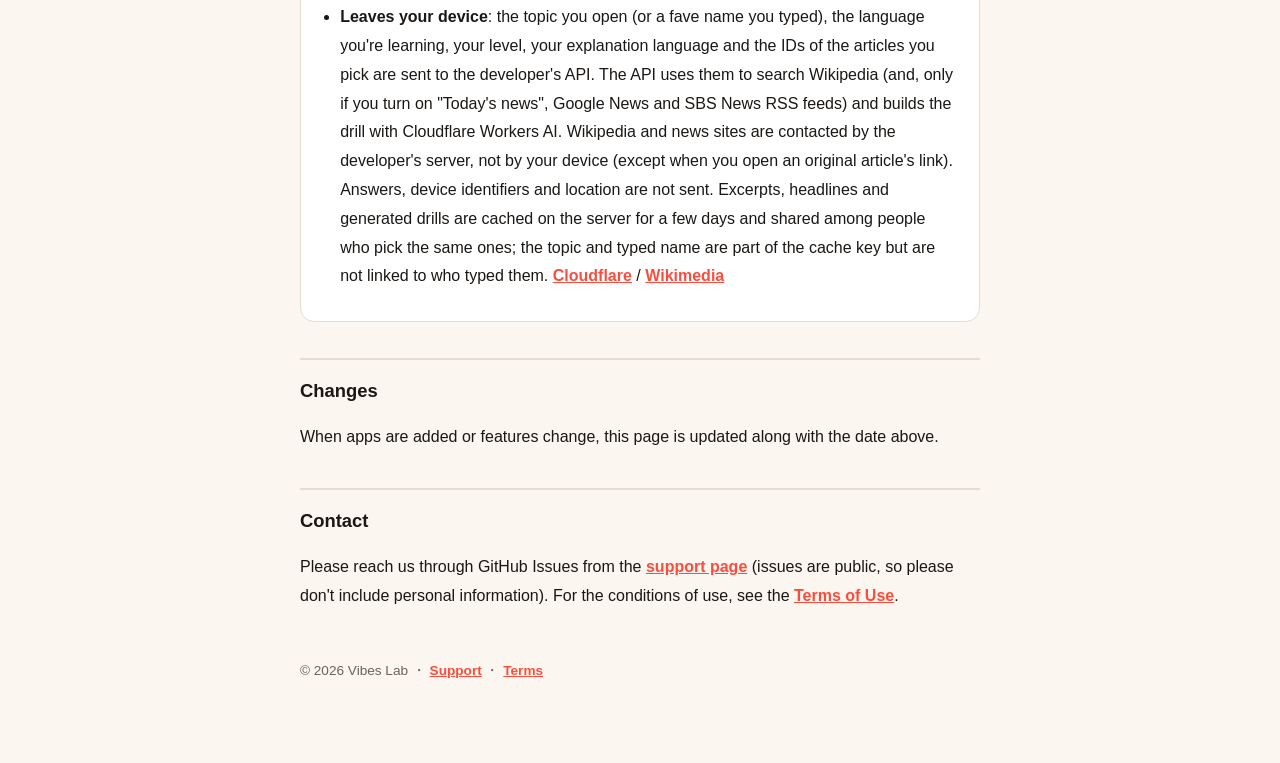
==== commit 9d0e34df: "利用規約（日英）を追加し、Jimoto / Keiko / スキマ切符 / Fandrill をプライバシー・サポート・一覧に追加 - terms/: 全アプリ共通の条件（同意・使う権利・禁止事項・A" ====
--- a/privacy/index.html
+++ b/privacy/index.html
@@ -6,26 +6,27 @@
 <a class="label" href="../"><span class="mark"><i style="height:10px"></i><i style="height:16px"></i><i style="height:12px"></i><i style="height:7px"></i></span>Vibes Lab</a>
 
 <h1>プライバシーポリシー</h1>
-<p class="meta">最終更新日: 2026年10月16日　提供者: Naoya Toyota（個人）　<a href="#en">English</a></p>
+<p class="meta">最終更新日: 2026年10月17日　提供者: Naoya Toyota（個人）　<a href="#en">English</a></p>
 
 <div class="callout">
-<b>要約</b>: Vibes Lab のアプリは、あなたの個人情報を収集しません。広告・解析・トラッキング・アカウント登録はありません。データは基本的にあなたの端末の中だけに保存されます。アプリごとの詳細は下の「アプリ別」を見てください。
+<b>要約</b>: Vibes Lab のアプリは、あなたの個人情報を収集しません。広告・解析・トラッキング・アカウント登録はありません。データは基本的にあなたの端末の中だけに保存されます。AI を使うアプリは、処理のために入力の一部を開発者の API に送りますが、保存しません。サーバーに残るのは、Jimoto で共有リンクを作ったときのリストなど、あなたが自分で共有したものだけです。アプリごとの詳細は下の「アプリ別」を見てください。
 </div>
 
 <p>このページは Vibes Lab が提供するすべてのアプリに共通のプライバシーポリシーです。共通の方針のあとに、アプリごとに「使う機能」と「端末の外に出るもの」を書いています。</p>
 
 <h2>共通の方針</h2>
 <ul>
-<li><b>収集しない</b>: 氏名・メールアドレス・位置情報・写真などの個人情報を、私（提供者）のサーバーに集めることはありません。</li>
+<li><b>収集しない</b>: 氏名・メールアドレス・位置情報・写真などの個人情報を、私（提供者）のサーバーに集めることはありません。例外は、あなたが自分で共有したもの（Jimoto の共有リストに入れた名前や自己紹介など）だけです。</li>
 <li><b>端末内に保存</b>: 記録や設定は、あなたの端末のアプリ領域に保存します。アプリを削除すると消えます。</li>
 <li><b>広告・解析・トラッキングなし</b>: 広告、アクセス解析、クラッシュ収集、他社のアプリやサイトをまたいだ追跡（トラッキング）の仕組みは入っていません。</li>
 <li><b>第三者に提供・販売しない</b>: データを第三者に提供したり販売したりしません。</li>
+<li><b>開発者の API</b>: AI などの機能は、開発者が Cloudflare Workers 上で運営する API（vibeslab-api）を通ります。1日の回数の上限を数えるため、日付と IP アドレスを組み合わせて一方向に変換した値（ハッシュ）と回数を記録します。IP アドレスそのものは保存しません。</li>
 <li><b>外部に通信するアプリ</b>は、その相手と送る内容を下の「アプリ別」に書きます。通信先の事業者は、それぞれのポリシーに沿って通信を処理します（IPアドレスなど通信に必要な情報が相手に届きます）。</li>
-<li><b>子どものプライバシー</b>: 個人情報を収集しないため、年齢にかかわらずお使いいただけます。</li>
+<li><b>子どものプライバシー</b>: お子さまを含め、個人情報を意図して集めることはありません。対象年齢はアプリごとのストアの表示を見てください。</li>
 </ul>
 
 <h2>アプリ別</h2>
-<nav class="toc"><a href="#fold-press">スマホプレス</a><a href="#byobu">BYOBU</a><a href="#roll27">Roll27</a><a href="#bookshelf">積み上がる本棚</a><a href="#uncork">Uncork</a></nav>
+<nav class="toc"><a href="#fold-press">スマホプレス</a><a href="#byobu">BYOBU</a><a href="#roll27">Roll27</a><a href="#bookshelf">積み上がる本棚</a><a href="#uncork">Uncork</a><a href="#jimoto">Jimoto</a><a href="#keiko">Keiko</a><a href="#sukima">スキマ切符</a><a href="#fandrill">Fandrill</a></nav>
 
 <section class="app" id="fold-press"><h3>スマホプレス（FOLD PRESS） <small>iPhone Duo</small></h3>
 <ul>
@@ -62,32 +63,70 @@
 <li><b>端末の外に出るもの</b>: 天気を取得するため、選んだ都市の緯度・経度を Open-Meteo に送ります。都市を検索するときは検索語を Open-Meteo と Photon（komoot）に送ります。<a href="https://open-meteo.com/en/terms" rel="noopener">Open-Meteo</a> / <a href="https://www.komoot.com/privacy" rel="noopener">komoot</a></li>
 </ul></section>
 
+<section class="app" id="jimoto"><h3>Jimoto（自分のピン帳） <small>iPhone / Web</small></h3>
+<ul>
+<li><b>使う機能</b>: 位置情報・カメラ・写真・連絡先・マイクの許可は求めません。Google Takeout の zip・CSV・JSON を選ぶと、端末の中で展開して読みます（どこにも送りません）。</li>
+<li><b>保存</b>: ピン（店名・メモ・URL・座標・住所・エリア・リスト・行った／行きたい・タグ）、受け取ったリスト、共有のときに入れたプロフィール、設定を端末内に保存します。同じ店の照合と「好みの近さ」の計算も端末内で行います。</li>
+<li><b>端末の外に出るもの</b>:
+<ul>
+<li><b>共有リンクを作ったときだけ</b>: 選んだリスト（またはピン帳まるごと）の店（店名・メモ〔含めると選んだ場合〕・地図の URL・エリア・ジャンル・リスト名・行った／行きたい・座標）、リストの題名と街、入力したプロフィール（名前・住んだ年数・自己紹介）を、開発者のサーバー（Cloudflare Workers / D1）に保存します。一覧には出ず、リンクを知っている人だけが開けます。Web 版で「公開一覧にも載せる」を選んだときだけ、誰でも見られる一覧に出ます（iOS 版にこの選択肢はありません）。編集・削除の鍵は端末に置き、サーバーには SHA-256 で一方向に変換した値だけを保存します。「共有を止める」でサーバーから削除されます。</li>
+<li><b>通報</b>: 通報したリストの番号と、IP アドレスを一方向に変換した値（同じ人の通報を二重に数えないため）を、そのリストが削除されるまで記録します。</li>
+<li><b>AI</b>（「AI で整える」「3軒にしぼる」などを押したときだけ）: 店名・メモ・タグと選んだ条件（気分・人数・予算・エリア・ひとこと）を開発者の API に送り、Cloudflare Workers AI（Meta Llama 3.3）で処理します。保存しません。</li>
+<li><b>エリアを調べる</b>（任意・押したときだけ）: 店名とエリアを OpenStreetMap の Nominatim に送ります。</li>
+<li><b>地図</b>: 表示している範囲の地図データを OpenFreeMap から読み込みます。ピンの情報は送りません。</li>
+<li>「地図で開く」を押すと Google マップが開きます。Web 版は書体を Google Fonts から読み込みます。</li>
+</ul>
+<a href="https://www.cloudflare.com/privacypolicy/" rel="noopener">Cloudflare</a> / <a href="https://osmfoundation.org/wiki/Privacy_Policy" rel="noopener">OpenStreetMap Foundation</a> / <a href="https://policies.google.com/privacy" rel="noopener">Google</a></li>
+</ul></section>
+
+<section class="app" id="keiko"><h3>Keiko（演じて身につく防犯・救命・防災） <small>iPhone / Web</small></h3>
+<ul>
+<li><b>使う機能</b>: 位置情報・カメラ・マイクなどの許可は求めません。</li>
+<li><b>保存</b>: 稽古の記録（演目・点数・日時）と設定（言語・ガイド音など）を端末内に保存します。アプリ内の「記録を消す」でも消せます。</li>
+<li><b>端末の外に出るもの</b>: AI が相手役（詐欺の相手・だまされかけの親・119番の指令員）と場面を作るために、稽古中のやりとり（選んだ・入力した台詞と、それまでの相手の台詞）、選んだ演目と言語を開発者の API に送り、Cloudflare Workers AI で返事を作ります。会話は保存しません。台詞の中の長い数字（電話番号など）と URL は、送る前にアプリが伏せ字にします。名前などの個人情報は入力しないでください。「家族に送る」は端末の共有シートでリンクを渡すだけで、誰に送ったかをアプリは知りません。<a href="https://www.cloudflare.com/privacypolicy/" rel="noopener">Cloudflare</a></li>
+</ul></section>
+
+<section class="app" id="sukima"><h3>スキマ切符（Sukima） <small>iPhone / Web</small></h3>
+<ul>
+<li><b>使う機能</b>: タイマー終了のローカル通知（許可したときだけ）。それ以外の許可は求めません。</li>
+<li><b>保存</b>: ストック（やりたいことと所要時間）・記事の本文・きろく・設定はすべて端末内（IndexedDB）に保存します。開発者のサーバーには保存しません。</li>
+<li><b>端末の外に出るもの</b>: 記事の URL（開発者の API がそのページを取得して本文を取り出すため）。AI を使うときは、入力した一文、項目の名前・種類・分数・スキップ回数・最後にやってからの日数、いまの時刻と曜日を開発者の API に送り、Cloudflare Workers AI で処理します。API はこれらを保存しません。同じ記事の本文は、URL ごとに最大6時間キャッシュすることがあります。AI はアプリ内で切れます。<a href="https://www.cloudflare.com/privacypolicy/" rel="noopener">Cloudflare</a></li>
+</ul></section>
+
+<section class="app" id="fandrill"><h3>Fandrill（言葉の向こうの物語） <small>iPhone / Web</small></h3>
+<ul>
+<li><b>使う機能</b>: 位置情報・カメラ・マイクなどの許可は求めません。</li>
+<li><b>保存</b>: 関心（話題・推しの名前）・回答・ドリル・復習の棚・設定を端末内（IndexedDB）に保存します。設定の「この端末のデータをすべて消す」でも消せます。</li>
+<li><b>端末の外に出るもの</b>: 開いた話題（または推しとして入力した名前）、学ぶ言語、レベル、説明の言語、選んだ記事の ID を開発者の API に送ります。API はそれをもとに Wikipedia（「今日の話題」をオンにしたときは Google ニュースと SBS ニュースの RSS も）を検索し、Cloudflare Workers AI でドリルを作ります。Wikipedia やニュースサイトに問い合わせるのは開発者のサーバーで、あなたの端末ではありません（元記事のリンクを開いたときを除く）。回答・端末の識別子・位置情報は送りません。抜粋・見出し・作ったドリルは、同じものを選んだ人どうしで共有するキャッシュとしてサーバーに数日保存します。話題と入力した名前はキャッシュの見出しに含まれますが、誰が入力したかとは結び付けません。<a href="https://www.cloudflare.com/privacypolicy/" rel="noopener">Cloudflare</a> / <a href="https://foundation.wikimedia.org/wiki/Policy:Privacy_policy" rel="noopener">Wikimedia</a></li>
+</ul></section>
+
 <h2>変更</h2>
 <p>アプリの追加や機能の変更にあわせて、このページを更新し、最終更新日を改めます。</p>
 
 <h2>連絡先</h2>
-<p><a href="../support/">サポートページ</a>から、GitHub Issues でご連絡ください（Issues は公開されるため、個人情報は書かないでください）。</p>
+<p><a href="../support/">サポートページ</a>から、GitHub Issues でご連絡ください（Issues は公開されるため、個人情報は書かないでください）。利用の条件は<a href="../terms/">利用規約</a>を見てください。</p>
 
 <hr class="lang">
 
 <div lang="en" id="en">
 <h1>Privacy Policy</h1>
-<p class="meta">Last updated: October 16, 2026　Provider: Naoya Toyota (individual)</p>
+<p class="meta">Last updated: October 17, 2026　Provider: Naoya Toyota (individual)</p>
 
 <div class="callout">
-<b>In short</b>: Vibes Lab apps do not collect your personal data. No ads, no analytics, no tracking, no accounts. Your data stays on your device. See "By app" below for each app's details.
+<b>In short</b>: Vibes Lab apps do not collect your personal data. No ads, no analytics, no tracking, no accounts. Your data stays on your device. Apps with AI send part of your input to the developer's API for processing, without storing it. The only things kept on a server are what you choose to share yourself, such as a list you share by link in Jimoto. See "By app" below for each app's details.
 </div>
 
 <p>This page is the privacy policy for every app made by Vibes Lab. After the shared principles, each app lists what it uses and what, if anything, leaves your device.</p>
 
 <h2>Shared principles</h2>
 <ul>
-<li><b>No collection</b>: We do not collect personal information such as your name, email, location or photos on any server of ours.</li>
+<li><b>No collection</b>: We do not collect personal information such as your name, email, location or photos on any server of ours. The only exception is what you choose to share yourself (such as the name or bio you put in a shared Jimoto list).</li>
 <li><b>Stored on your device</b>: Records and settings are saved in the app's storage on your device and are deleted when you delete the app.</li>
 <li><b>No ads, analytics or tracking</b>: The apps contain no advertising, analytics, crash reporting, or cross-app/website tracking.</li>
 <li><b>No sharing or selling</b>: We do not share or sell your data to third parties.</li>
+<li><b>The developer's API</b>: AI and similar features go through an API the developer runs on Cloudflare Workers (vibeslab-api). To count daily limits it records a one-way hash of the date combined with your IP address, plus a count. The IP address itself is not stored.</li>
 <li><b>Apps that connect to the internet</b> list the service and what is sent under "By app". Those services handle the request under their own policies (information needed to connect, such as your IP address, reaches them).</li>
-<li><b>Children</b>: Because no personal data is collected, the apps can be used by anyone.</li>
+<li><b>Children</b>: We do not knowingly collect personal information from anyone, including children. See each app's store listing for its age rating.</li>
 </ul>
 
 <h2>By app</h2>
@@ -127,12 +166,49 @@
 <li><b>Leaves your device</b>: the chosen city's latitude and longitude are sent to Open-Meteo to get the weather. When you search for a city, the search text is sent to Open-Meteo and Photon (komoot). <a href="https://open-meteo.com/en/terms" rel="noopener">Open-Meteo</a> / <a href="https://www.komoot.com/privacy" rel="noopener">komoot</a></li>
 </ul></section>
 
+<section class="app" id="en-jimoto"><h3>Jimoto: Your Pin Book <small>iPhone / Web</small></h3>
+<ul>
+<li><b>Uses</b>: no permission for location, camera, photos, contacts or microphone. Google Takeout zips, CSVs and JSON files you choose are unpacked and read on your device and are not uploaded.</li>
+<li><b>Stores</b>: your pins (names, notes, URLs, coordinates, addresses, areas, lists, Been / Want to go, tags), received lists, the profile you enter for sharing, and settings, on your device. Matching the same places and computing taste closeness also happen on your device.</li>
+<li><b>Leaves your device</b>:
+<ul>
+<li><b>Only when you make a share link</b>: the places in the list you chose (or your whole pin book) — name, note (if you chose to include notes), map URL, area, genre, list name, Been / Want to go, coordinates — plus the list title and city, and the profile you entered (name, years, bio), are stored on the developer's server (Cloudflare Workers / D1). They are not listed anywhere; only people with the link can open them. Only if you choose "Also list it in the public lists" on the web version does a list appear in a list anyone can browse (the iOS app has no such option). The edit/delete key stays on your device; the server stores only its SHA-256 hash. "Stop sharing" deletes the list from the server.</li>
+<li><b>Reports</b>: the reported list's number and a one-way hash of the reporter's IP address (so one person isn't counted twice) are kept until that list is deleted.</li>
+<li><b>AI</b> (only when you tap "Tidy with AI", "Narrow it to 3", etc.): place names, notes, tags and your request (mood, people, budget, area, your words) are sent to the developer's API and processed by Cloudflare Workers AI (Meta Llama 3.3). Nothing is stored.</li>
+<li><b>Look up areas</b> (optional, only when you tap it): place names and areas are sent to OpenStreetMap's Nominatim.</li>
+<li><b>Map</b>: map data for the visible area is loaded from OpenFreeMap. No pin data is sent.</li>
+<li>"Open in Maps" opens Google Maps. The web version loads fonts from Google Fonts.</li>
+</ul>
+<a href="https://www.cloudflare.com/privacypolicy/" rel="noopener">Cloudflare</a> / <a href="https://osmfoundation.org/wiki/Privacy_Policy" rel="noopener">OpenStreetMap Foundation</a> / <a href="https://policies.google.com/privacy" rel="noopener">Google</a></li>
+</ul></section>
+
+<section class="app" id="en-keiko"><h3>Keiko: Roleplay Safety Drills <small>iPhone / Web</small></h3>
+<ul>
+<li><b>Uses</b>: no permission for location, camera, microphone or anything else.</li>
+<li><b>Stores</b>: your rehearsal history (script, score, time) and settings (language, beat sound, etc.) on your device. "Clear history" in the app also deletes them.</li>
+<li><b>Leaves your device</b>: so the AI can play the other side (the scammer, the half-convinced parent, the 119 dispatcher) and describe scenes, the current rehearsal conversation (the lines you chose or typed, and the AI's earlier lines), the script you picked and your language are sent to the developer's API, which generates replies with Cloudflare Workers AI. The conversation is not stored. The app masks long numbers (such as phone numbers) and URLs in your lines before sending. Please don't type names or other personal details. "Send to family" just hands a link to your device's share sheet; the app doesn't know who you sent it to. <a href="https://www.cloudflare.com/privacypolicy/" rel="noopener">Cloudflare</a></li>
+</ul></section>
+
+<section class="app" id="en-sukima"><h3>Sukima Ticket <small>iPhone / Web</small></h3>
+<ul>
+<li><b>Uses</b>: a local notification when a timer ends (only if you allow it). No other permissions.</li>
+<li><b>Stores</b>: your stock (things to do and their time), article text, log and settings, all on your device (IndexedDB). Nothing is stored on the developer's servers.</li>
+<li><b>Leaves your device</b>: article URLs (so the developer's API can fetch the page and extract the text). When you use AI, the line you type and the names, kinds, minutes, skip counts and days since last done of items, plus the current hour and weekday, are sent to the developer's API and processed by Cloudflare Workers AI. The API stores none of it. Article text may be cached by URL for up to 6 hours. AI can be turned off in the app. <a href="https://www.cloudflare.com/privacypolicy/" rel="noopener">Cloudflare</a></li>
+</ul></section>
+
+<section class="app" id="en-fandrill"><h3>Fandrill: Language &amp; Lore <small>iPhone / Web</small></h3>
+<ul>
+<li><b>Uses</b>: no permission for location, camera, microphone or anything else.</li>
+<li><b>Stores</b>: your interests (topics and faves), answers, drills, review shelf and settings on your device (IndexedDB). "Delete all data on this device" in Settings also deletes them.</li>
+<li><b>Leaves your device</b>: the topic you open (or a fave name you typed), the language you're learning, your level, your explanation language and the IDs of the articles you pick are sent to the developer's API. The API uses them to search Wikipedia (and, only if you turn on "Today's news", Google News and SBS News RSS feeds) and builds the drill with Cloudflare Workers AI. Wikipedia and news sites are contacted by the developer's server, not by your device (except when you open an original article's link). Answers, device identifiers and location are not sent. Excerpts, headlines and generated drills are cached on the server for a few days and shared among people who pick the same ones; the topic and typed name are part of the cache key but are not linked to who typed them. <a href="https://www.cloudflare.com/privacypolicy/" rel="noopener">Cloudflare</a> / <a href="https://foundation.wikimedia.org/wiki/Policy:Privacy_policy" rel="noopener">Wikimedia</a></li>
+</ul></section>
+
 <h2>Changes</h2>
 <p>When apps are added or features change, this page is updated along with the date above.</p>
 
 <h2>Contact</h2>
-<p>Please reach us through GitHub Issues from the <a href="../support/">support page</a> (issues are public, so please don't include personal information).</p>
+<p>Please reach us through GitHub Issues from the <a href="../support/">support page</a> (issues are public, so please don't include personal information). For the conditions of use, see the <a href="../terms/#en">Terms of Use</a>.</p>
 </div>
 
-<footer>© 2026 Vibes Lab</footer>
+<footer>© 2026 Vibes Lab ・ <a href="../support/">Support</a> ・ <a href="../terms/">Terms</a></footer>
 </main></body></html>
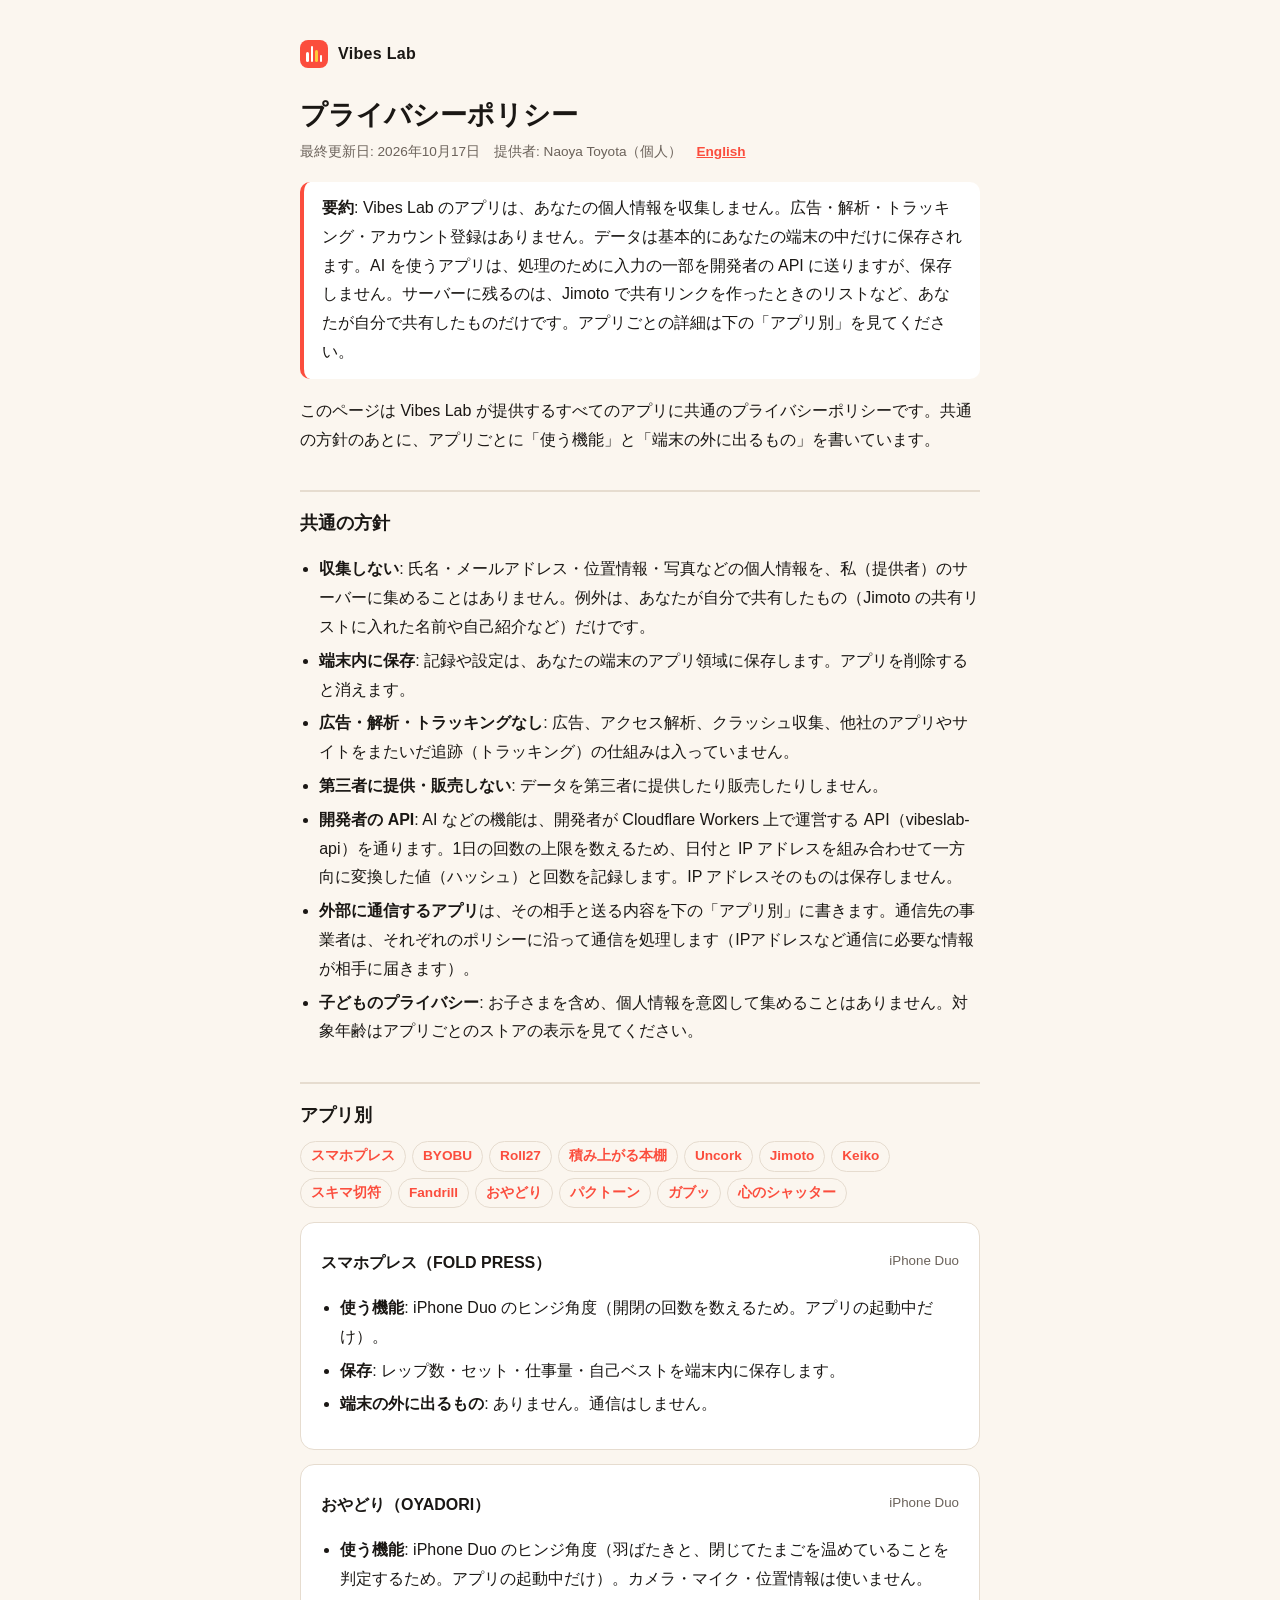
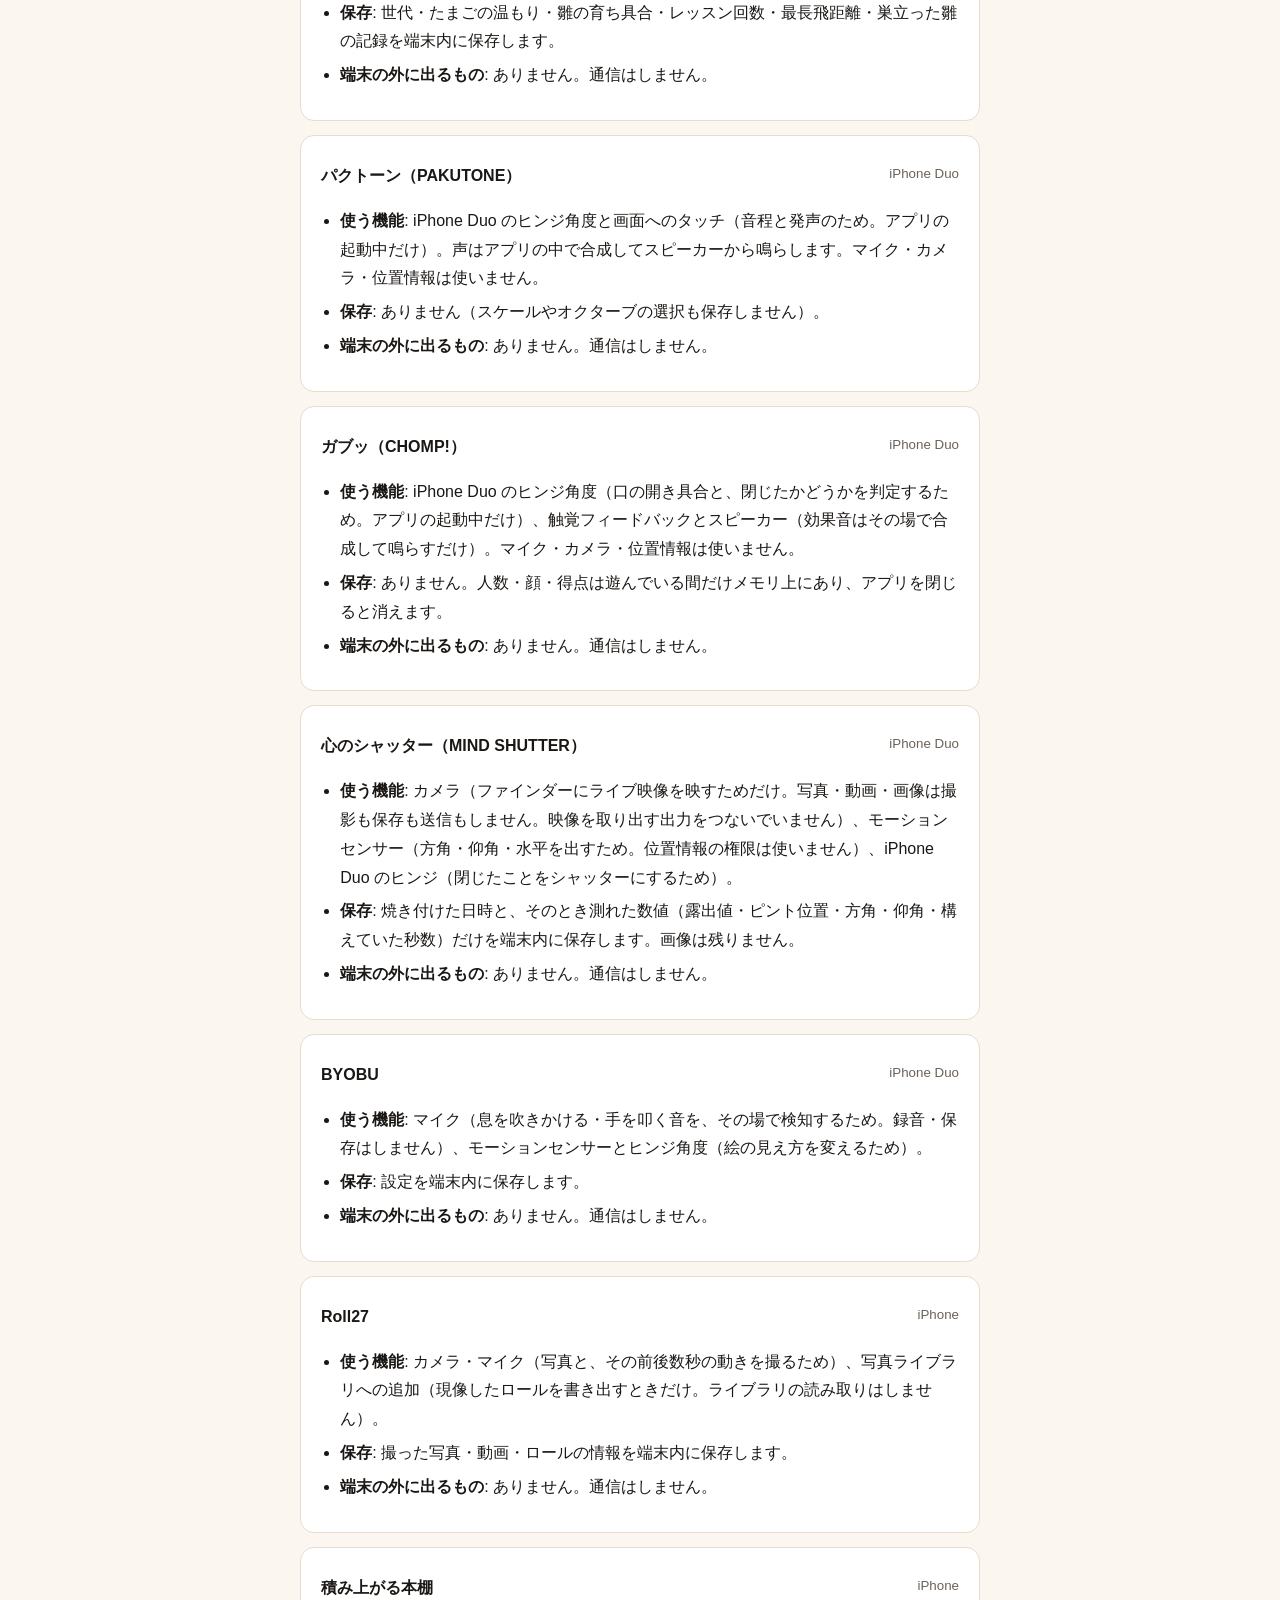
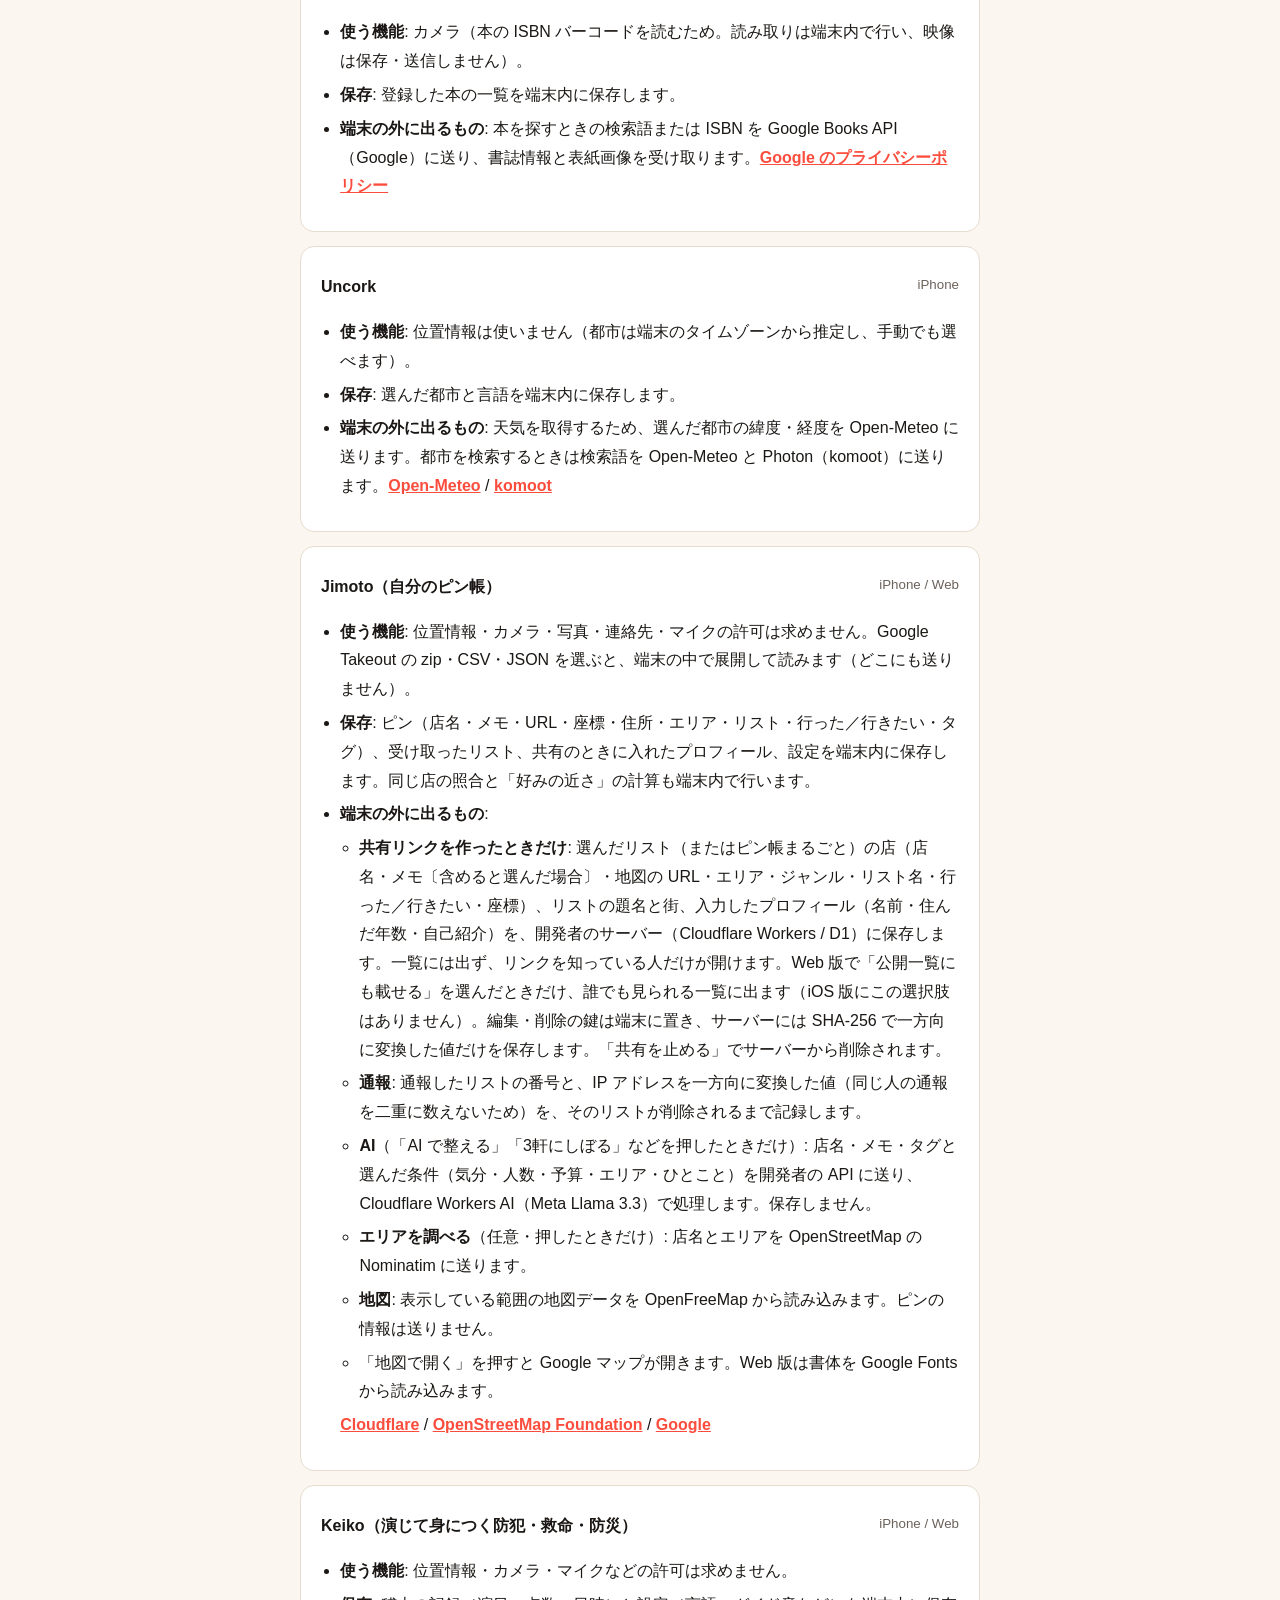
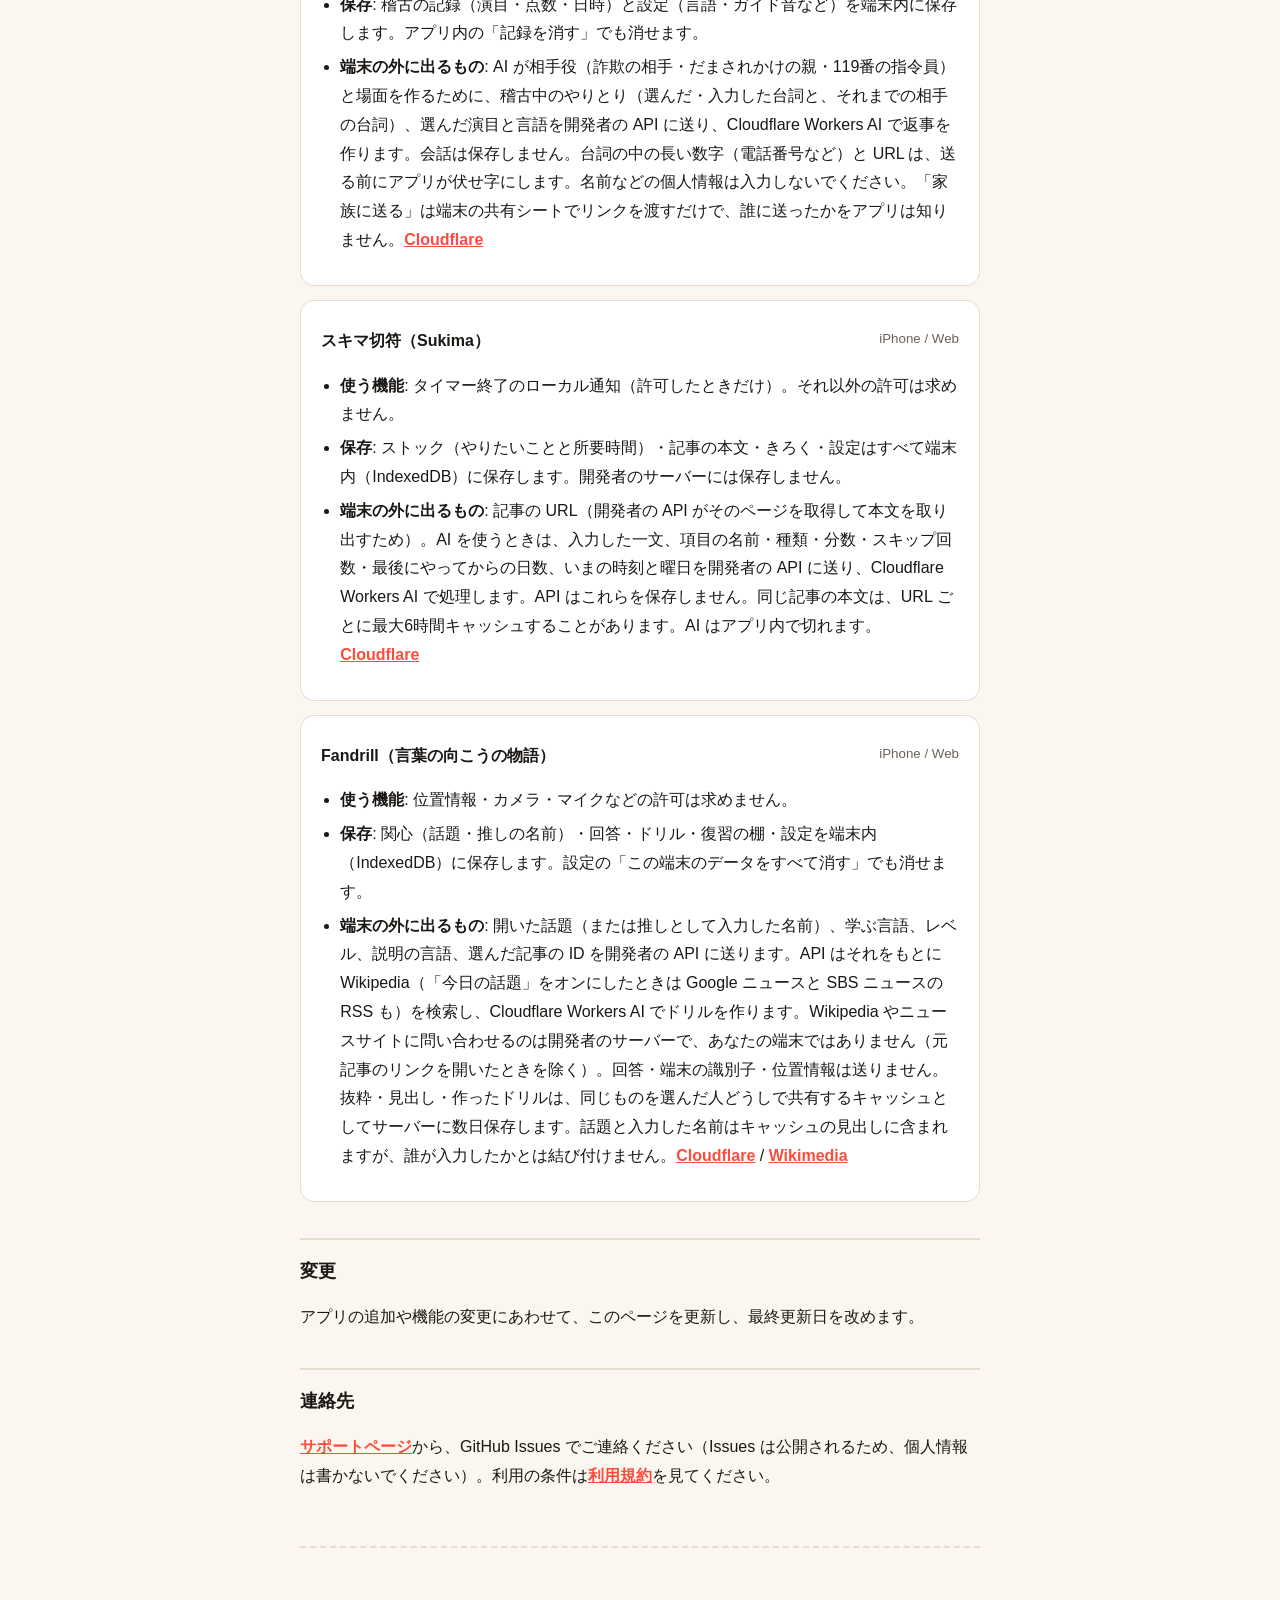
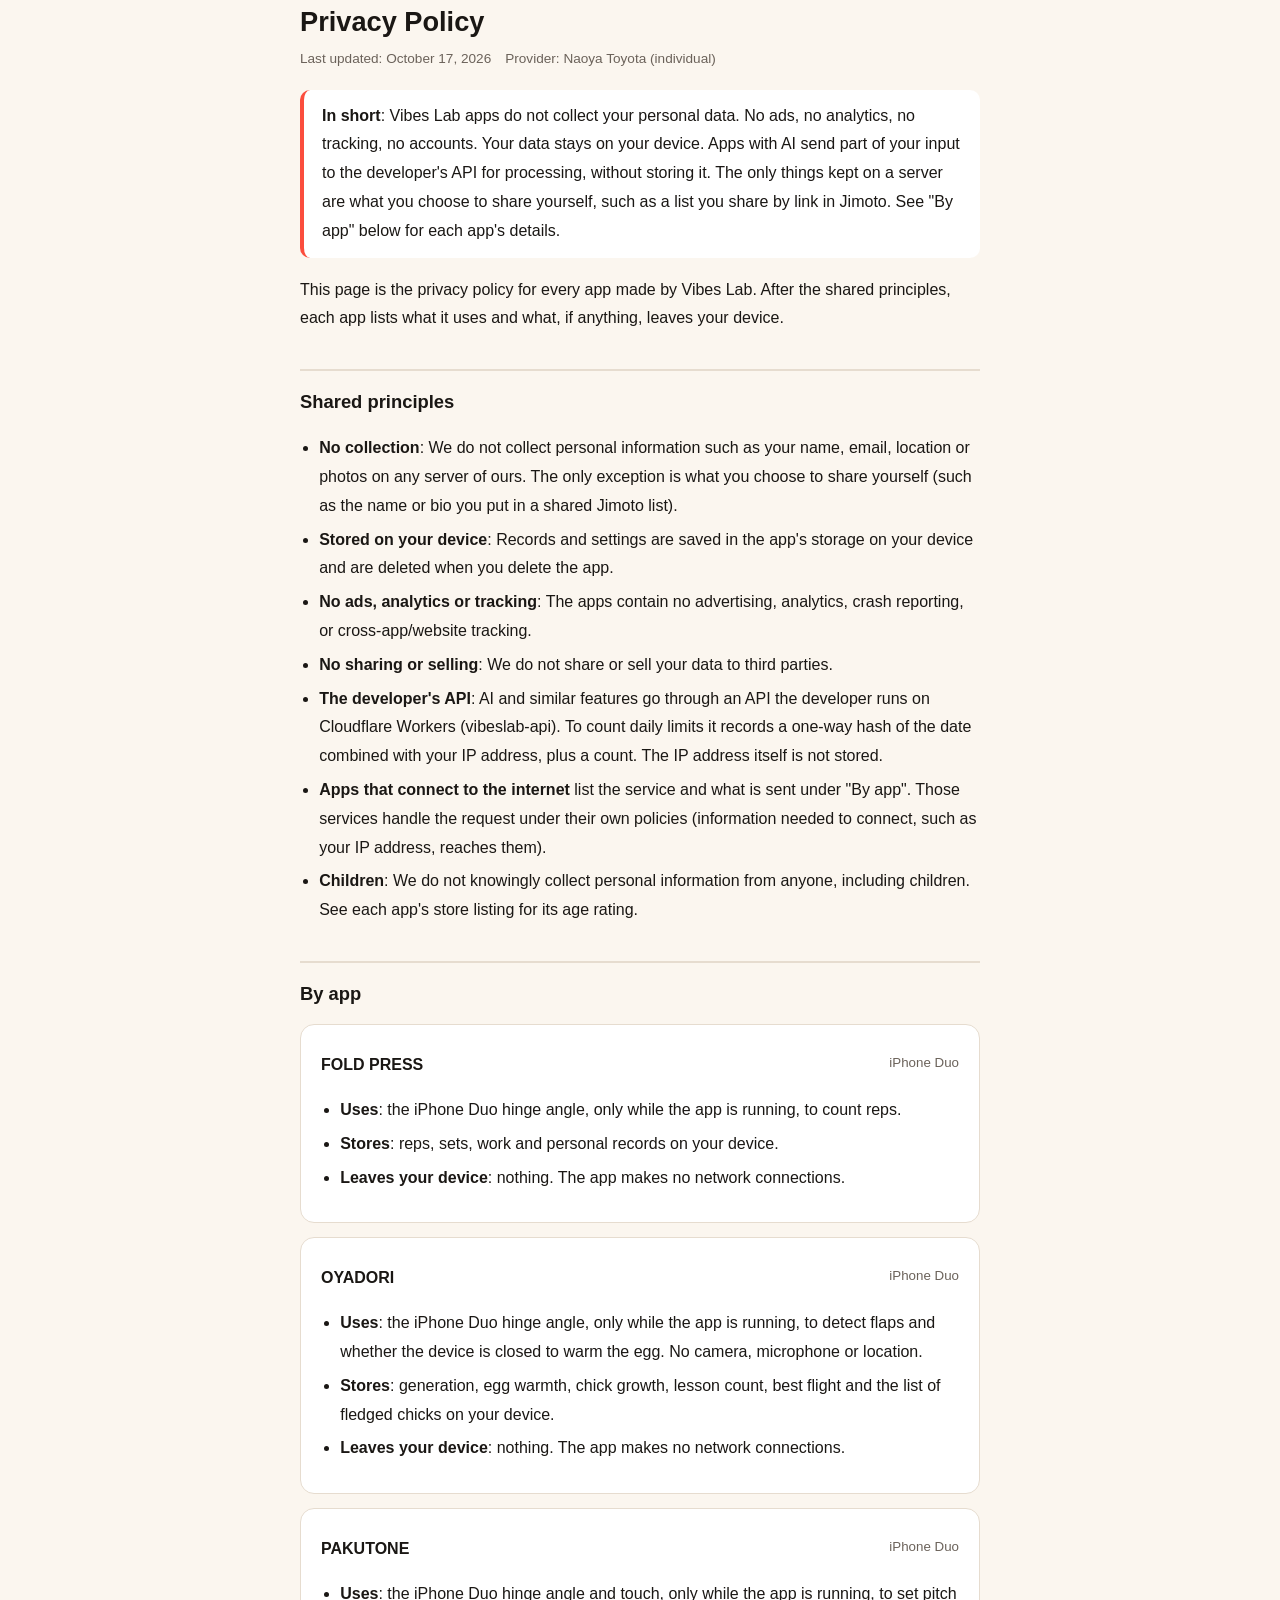
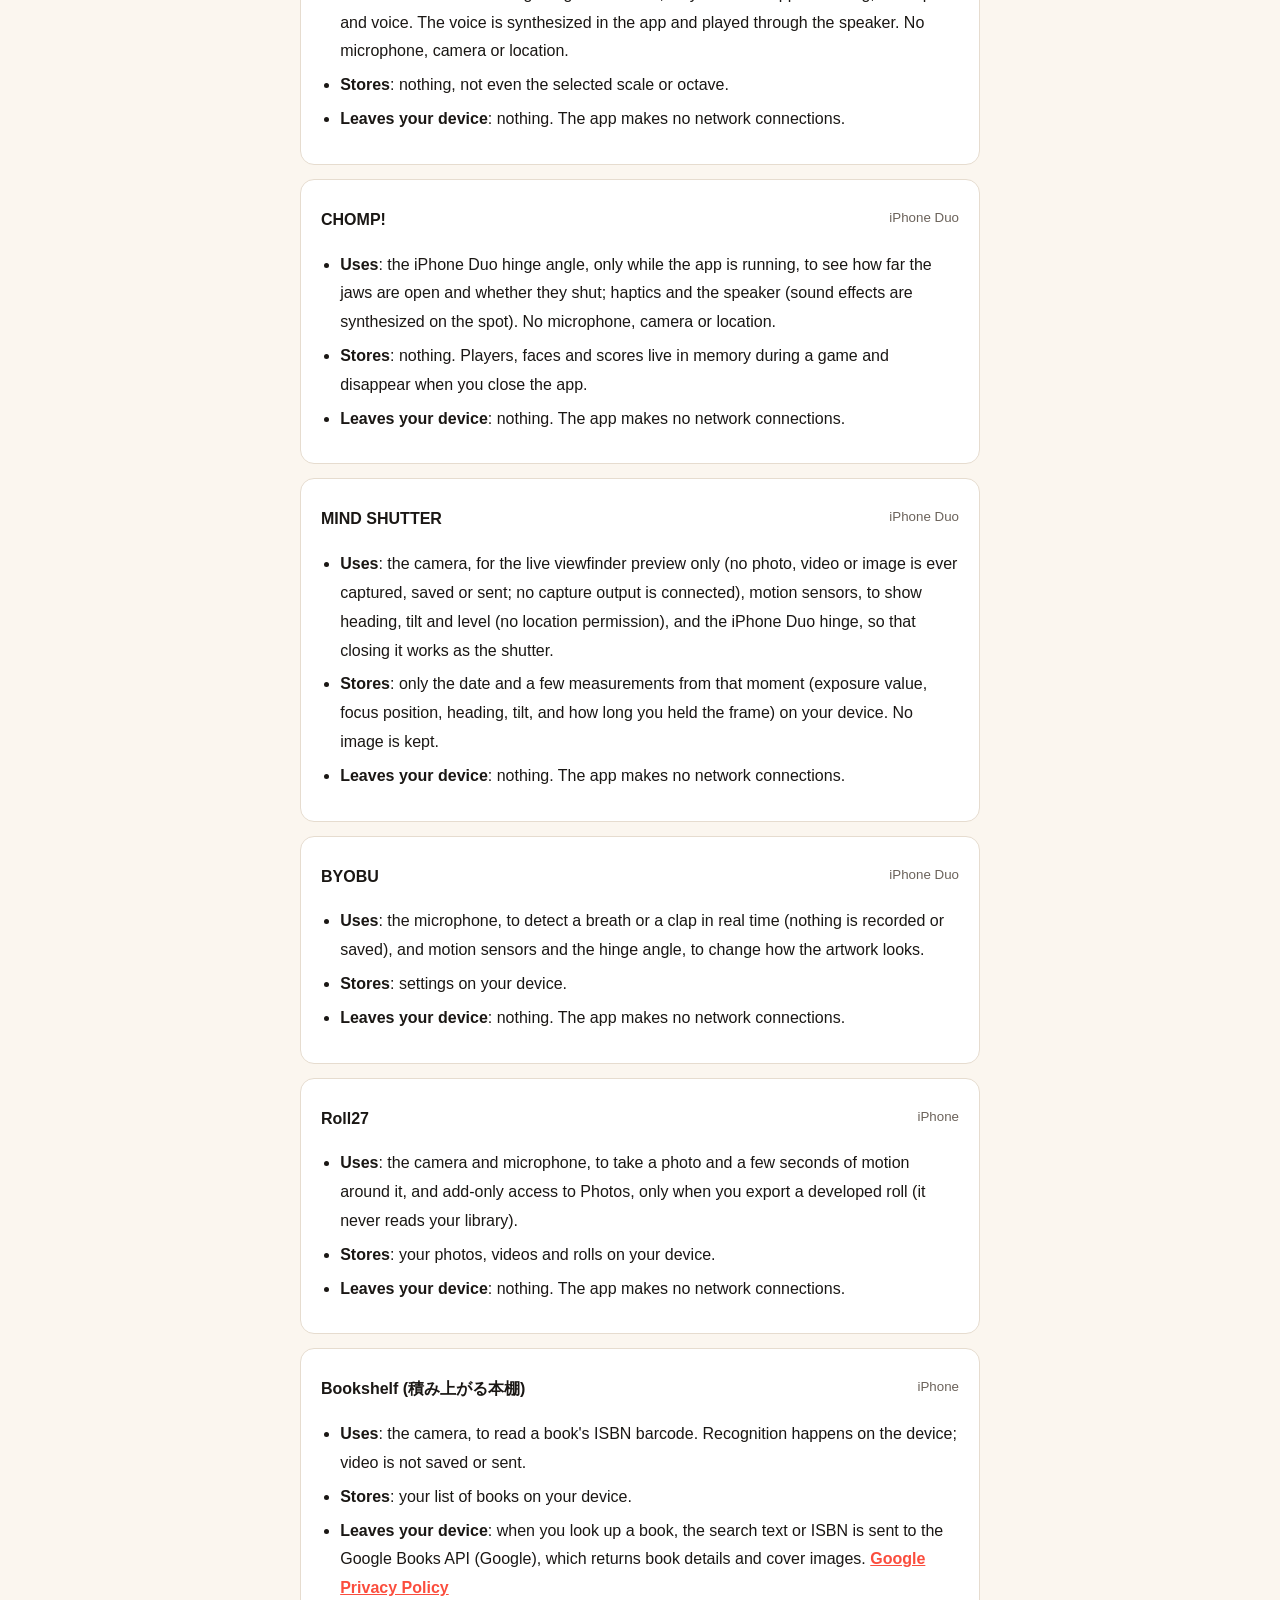
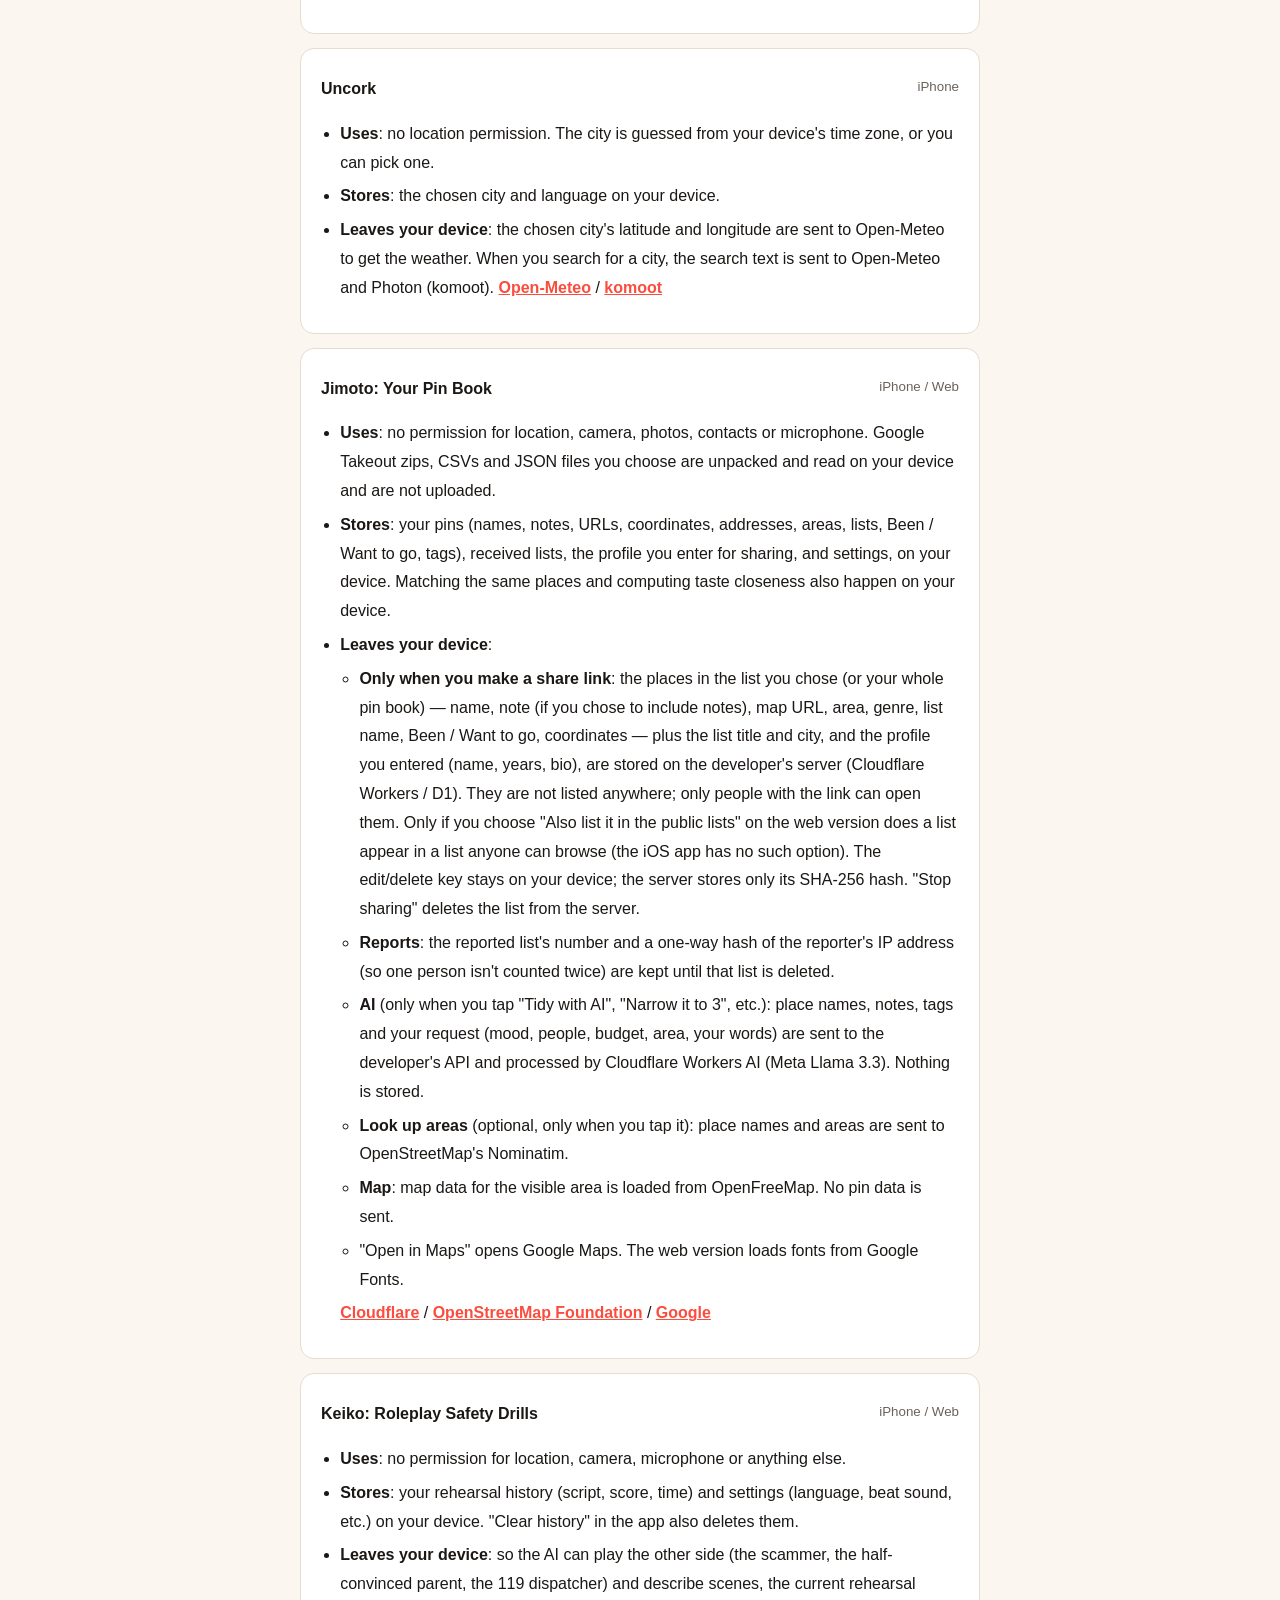
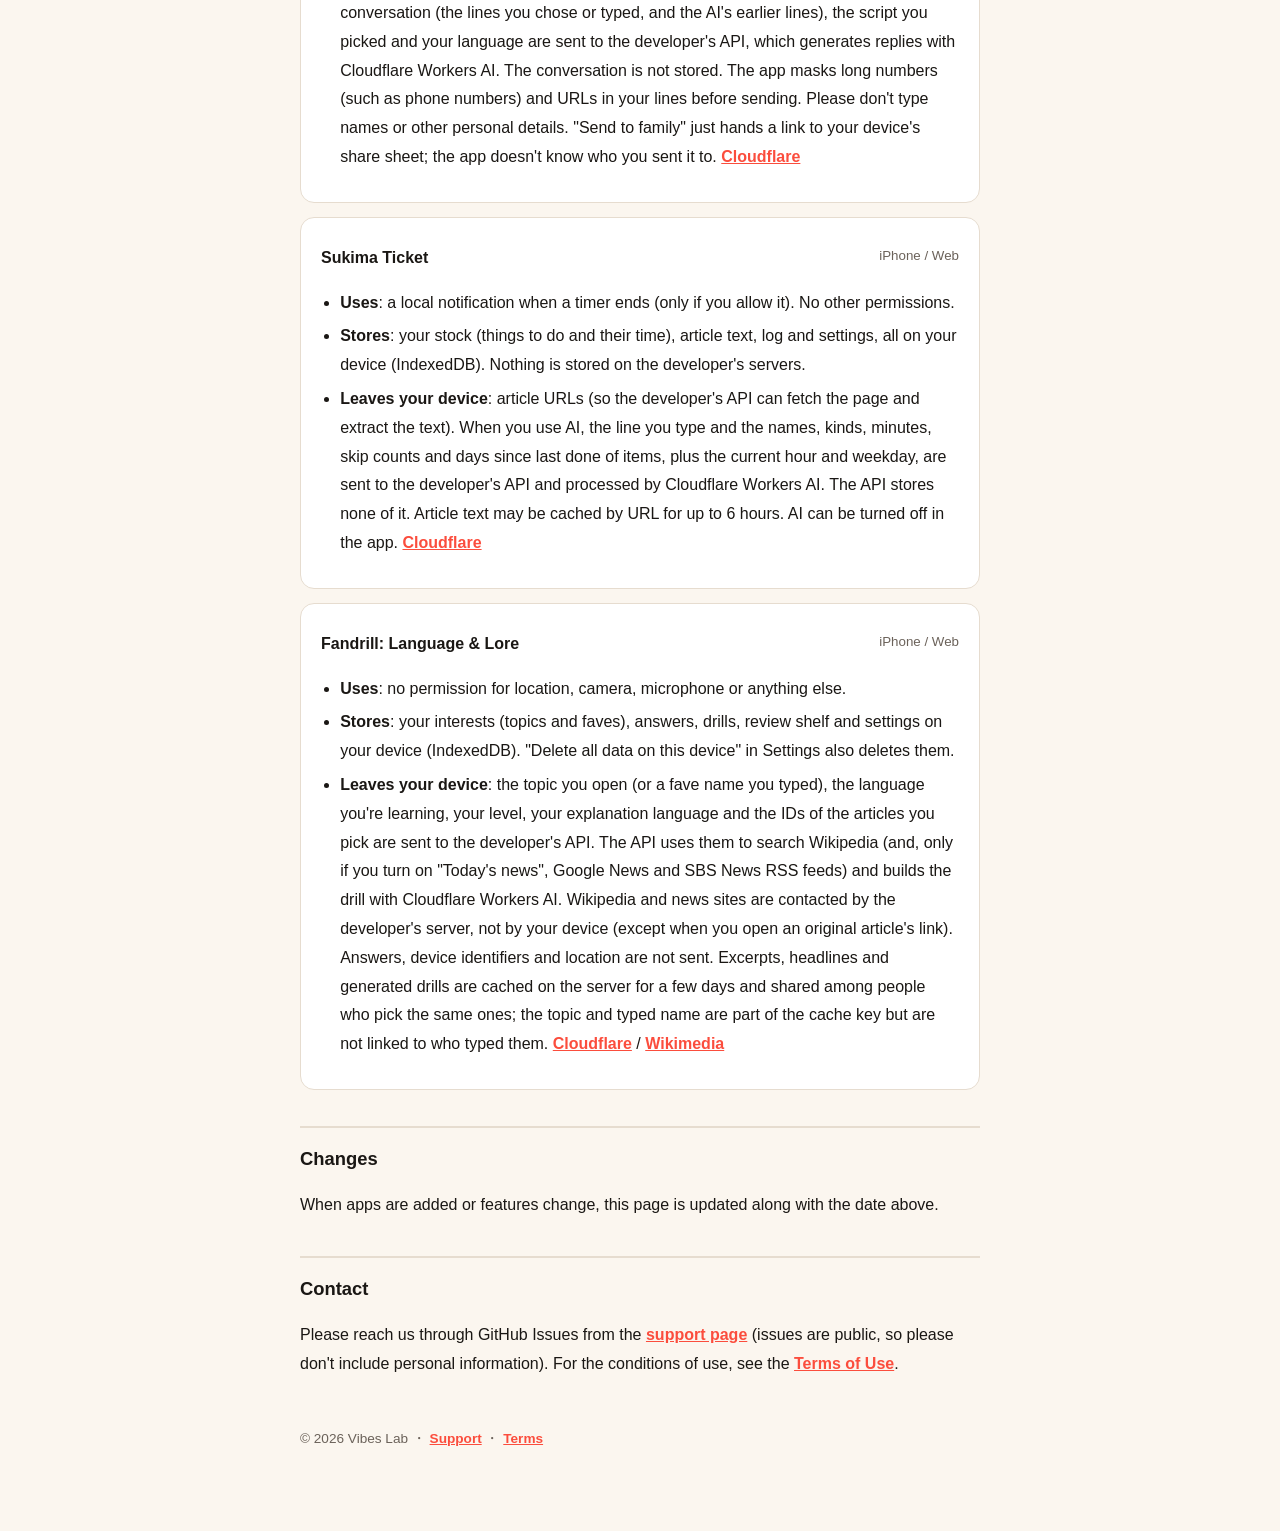
==== commit aa958ef8: "Duo 4本を追加: おやどり / パクトーン / ガブッ / 心のシャッター（プライバシー・サポート・利用規約の日英、アプリ一覧）" ====
--- a/privacy/index.html
+++ b/privacy/index.html
@@ -26,12 +26,36 @@
 </ul>
 
 <h2>アプリ別</h2>
-<nav class="toc"><a href="#fold-press">スマホプレス</a><a href="#byobu">BYOBU</a><a href="#roll27">Roll27</a><a href="#bookshelf">積み上がる本棚</a><a href="#uncork">Uncork</a><a href="#jimoto">Jimoto</a><a href="#keiko">Keiko</a><a href="#sukima">スキマ切符</a><a href="#fandrill">Fandrill</a></nav>
+<nav class="toc"><a href="#fold-press">スマホプレス</a><a href="#byobu">BYOBU</a><a href="#roll27">Roll27</a><a href="#bookshelf">積み上がる本棚</a><a href="#uncork">Uncork</a><a href="#jimoto">Jimoto</a><a href="#keiko">Keiko</a><a href="#sukima">スキマ切符</a><a href="#fandrill">Fandrill</a><a href="#oyadori">おやどり</a><a href="#pakutone">パクトーン</a><a href="#chomp">ガブッ</a><a href="#mind-shutter">心のシャッター</a></nav>
 
 <section class="app" id="fold-press"><h3>スマホプレス（FOLD PRESS） <small>iPhone Duo</small></h3>
 <ul>
 <li><b>使う機能</b>: iPhone Duo のヒンジ角度（開閉の回数を数えるため。アプリの起動中だけ）。</li>
 <li><b>保存</b>: レップ数・セット・仕事量・自己ベストを端末内に保存します。</li>
+<li><b>端末の外に出るもの</b>: ありません。通信はしません。</li>
+</ul></section>
+<section class="app" id="oyadori"><h3>おやどり（OYADORI） <small>iPhone Duo</small></h3>
+<ul>
+<li><b>使う機能</b>: iPhone Duo のヒンジ角度（羽ばたきと、閉じてたまごを温めていることを判定するため。アプリの起動中だけ）。カメラ・マイク・位置情報は使いません。</li>
+<li><b>保存</b>: 世代・たまごの温もり・雛の育ち具合・レッスン回数・最長飛距離・巣立った雛の記録を端末内に保存します。</li>
+<li><b>端末の外に出るもの</b>: ありません。通信はしません。</li>
+</ul></section>
+<section class="app" id="pakutone"><h3>パクトーン（PAKUTONE） <small>iPhone Duo</small></h3>
+<ul>
+<li><b>使う機能</b>: iPhone Duo のヒンジ角度と画面へのタッチ（音程と発声のため。アプリの起動中だけ）。声はアプリの中で合成してスピーカーから鳴らします。マイク・カメラ・位置情報は使いません。</li>
+<li><b>保存</b>: ありません（スケールやオクターブの選択も保存しません）。</li>
+<li><b>端末の外に出るもの</b>: ありません。通信はしません。</li>
+</ul></section>
+<section class="app" id="chomp"><h3>ガブッ（CHOMP!） <small>iPhone Duo</small></h3>
+<ul>
+<li><b>使う機能</b>: iPhone Duo のヒンジ角度（口の開き具合と、閉じたかどうかを判定するため。アプリの起動中だけ）、触覚フィードバックとスピーカー（効果音はその場で合成して鳴らすだけ）。マイク・カメラ・位置情報は使いません。</li>
+<li><b>保存</b>: ありません。人数・顔・得点は遊んでいる間だけメモリ上にあり、アプリを閉じると消えます。</li>
+<li><b>端末の外に出るもの</b>: ありません。通信はしません。</li>
+</ul></section>
+<section class="app" id="mind-shutter"><h3>心のシャッター（MIND SHUTTER） <small>iPhone Duo</small></h3>
+<ul>
+<li><b>使う機能</b>: カメラ（ファインダーにライブ映像を映すためだけ。写真・動画・画像は撮影も保存も送信もしません。映像を取り出す出力をつないでいません）、モーションセンサー（方角・仰角・水平を出すため。位置情報の権限は使いません）、iPhone Duo のヒンジ（閉じたことをシャッターにするため）。</li>
+<li><b>保存</b>: 焼き付けた日時と、そのとき測れた数値（露出値・ピント位置・方角・仰角・構えていた秒数）だけを端末内に保存します。画像は残りません。</li>
 <li><b>端末の外に出るもの</b>: ありません。通信はしません。</li>
 </ul></section>
 
@@ -137,6 +161,30 @@
 <li><b>Stores</b>: reps, sets, work and personal records on your device.</li>
 <li><b>Leaves your device</b>: nothing. The app makes no network connections.</li>
 </ul></section>
+<section class="app" id="en-oyadori"><h3>OYADORI <small>iPhone Duo</small></h3>
+<ul>
+<li><b>Uses</b>: the iPhone Duo hinge angle, only while the app is running, to detect flaps and whether the device is closed to warm the egg. No camera, microphone or location.</li>
+<li><b>Stores</b>: generation, egg warmth, chick growth, lesson count, best flight and the list of fledged chicks on your device.</li>
+<li><b>Leaves your device</b>: nothing. The app makes no network connections.</li>
+</ul></section>
+<section class="app" id="en-pakutone"><h3>PAKUTONE <small>iPhone Duo</small></h3>
+<ul>
+<li><b>Uses</b>: the iPhone Duo hinge angle and touch, only while the app is running, to set pitch and voice. The voice is synthesized in the app and played through the speaker. No microphone, camera or location.</li>
+<li><b>Stores</b>: nothing, not even the selected scale or octave.</li>
+<li><b>Leaves your device</b>: nothing. The app makes no network connections.</li>
+</ul></section>
+<section class="app" id="en-chomp"><h3>CHOMP! <small>iPhone Duo</small></h3>
+<ul>
+<li><b>Uses</b>: the iPhone Duo hinge angle, only while the app is running, to see how far the jaws are open and whether they shut; haptics and the speaker (sound effects are synthesized on the spot). No microphone, camera or location.</li>
+<li><b>Stores</b>: nothing. Players, faces and scores live in memory during a game and disappear when you close the app.</li>
+<li><b>Leaves your device</b>: nothing. The app makes no network connections.</li>
+</ul></section>
+<section class="app" id="en-mind-shutter"><h3>MIND SHUTTER <small>iPhone Duo</small></h3>
+<ul>
+<li><b>Uses</b>: the camera, for the live viewfinder preview only (no photo, video or image is ever captured, saved or sent; no capture output is connected), motion sensors, to show heading, tilt and level (no location permission), and the iPhone Duo hinge, so that closing it works as the shutter.</li>
+<li><b>Stores</b>: only the date and a few measurements from that moment (exposure value, focus position, heading, tilt, and how long you held the frame) on your device. No image is kept.</li>
+<li><b>Leaves your device</b>: nothing. The app makes no network connections.</li>
+</ul></section>
 
 <section class="app" id="en-byobu"><h3>BYOBU <small>iPhone Duo</small></h3>
 <ul>
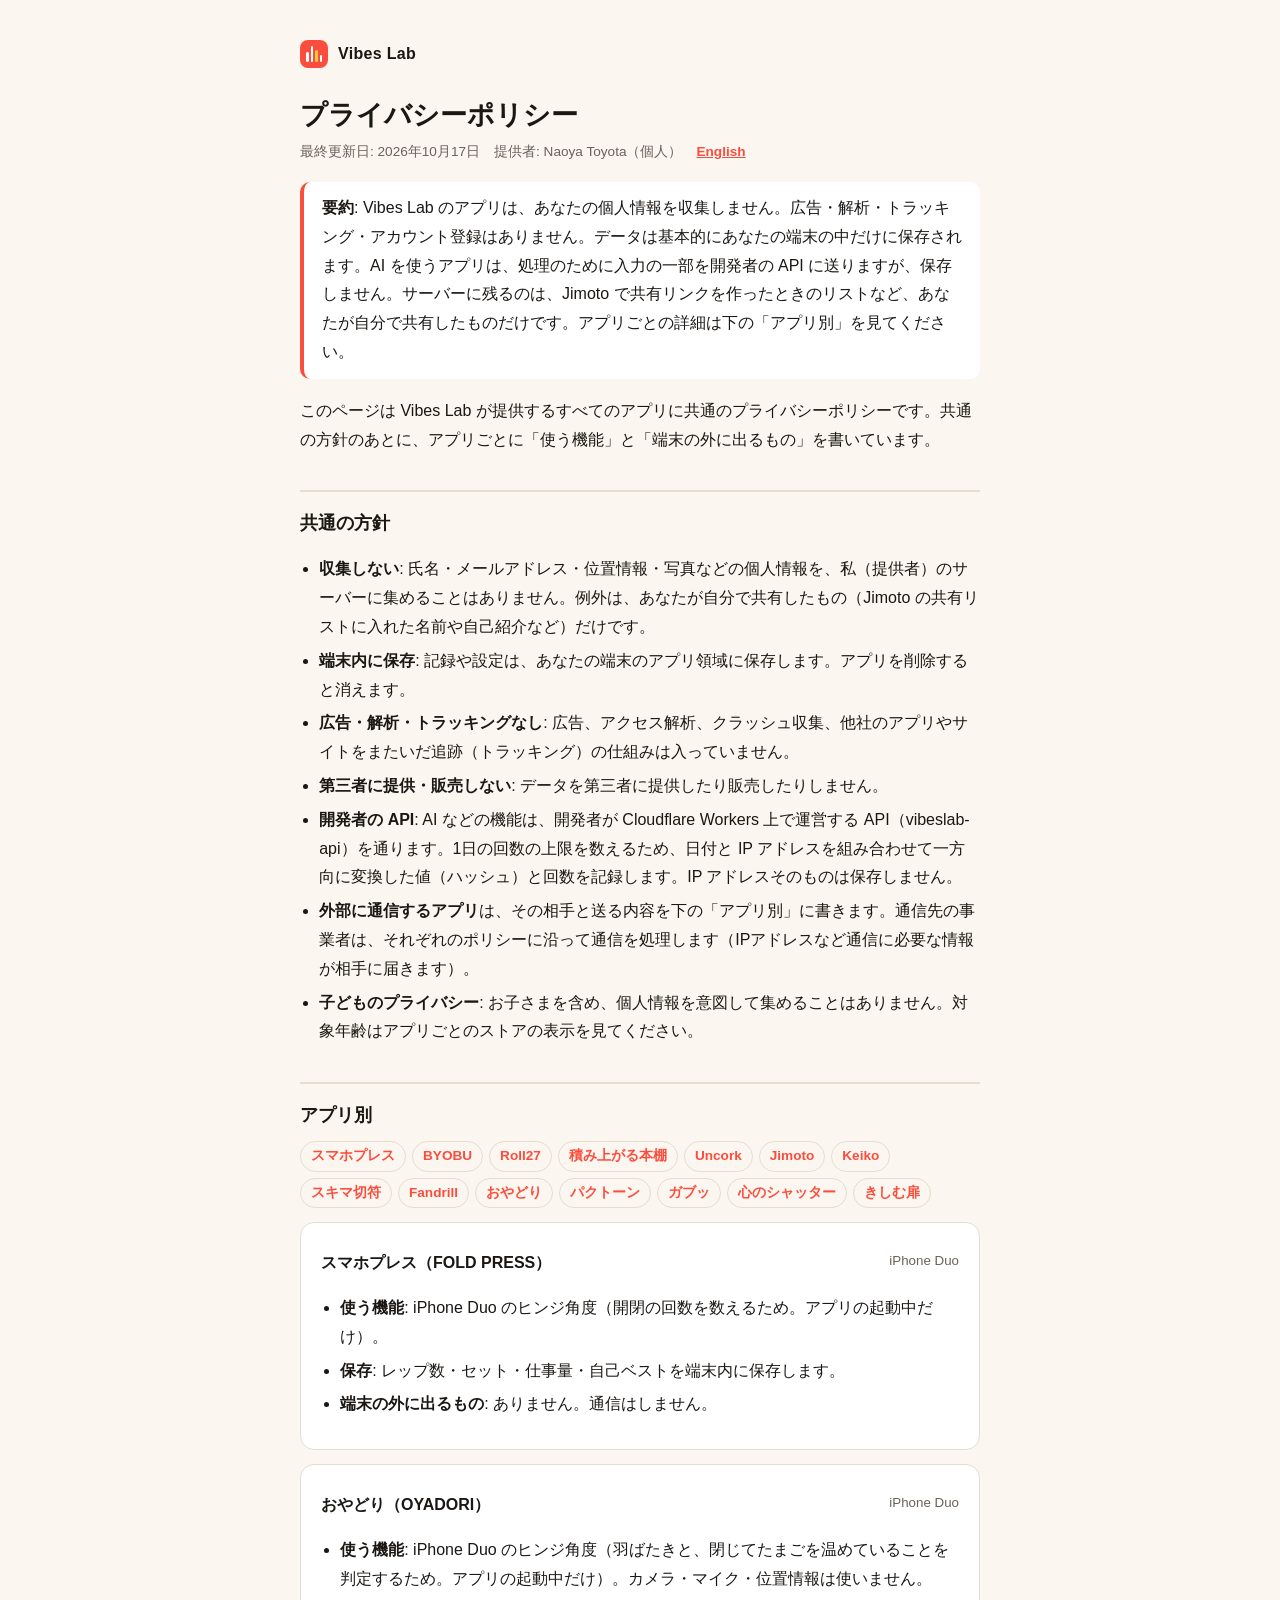
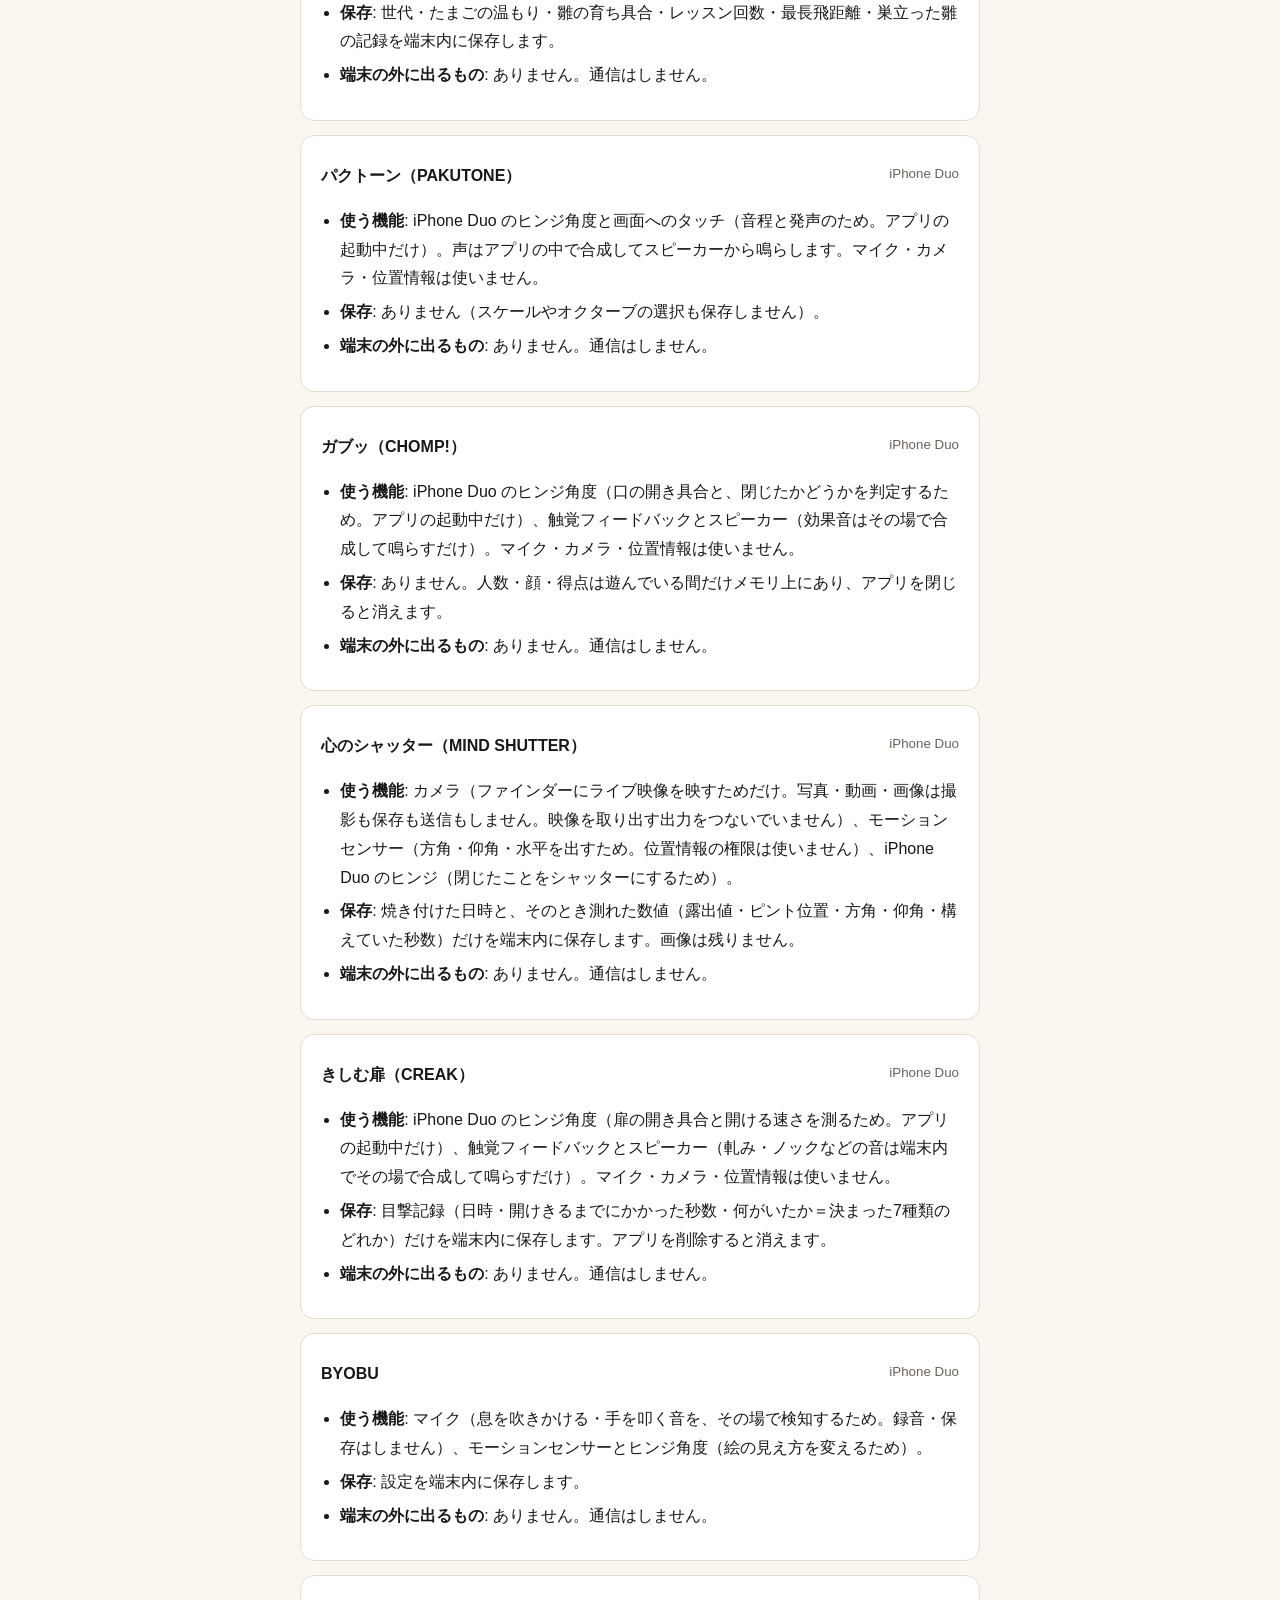
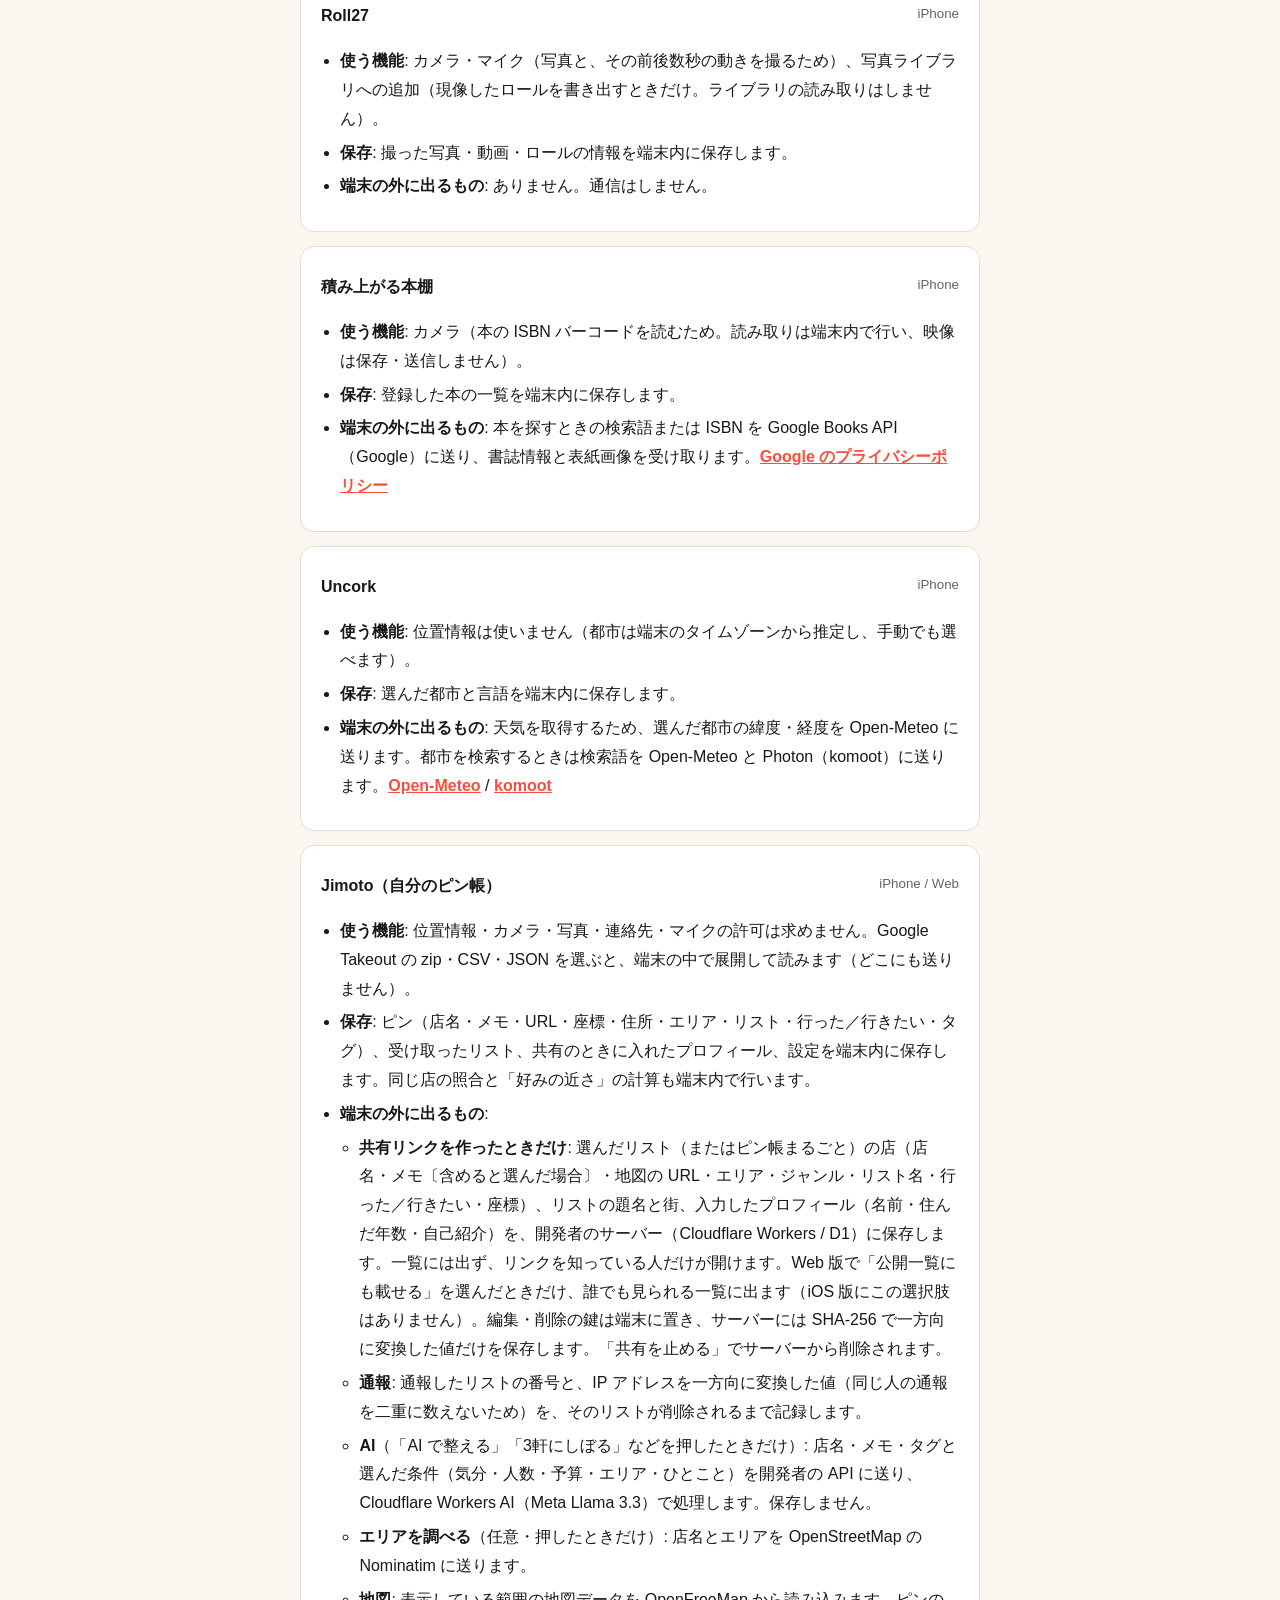
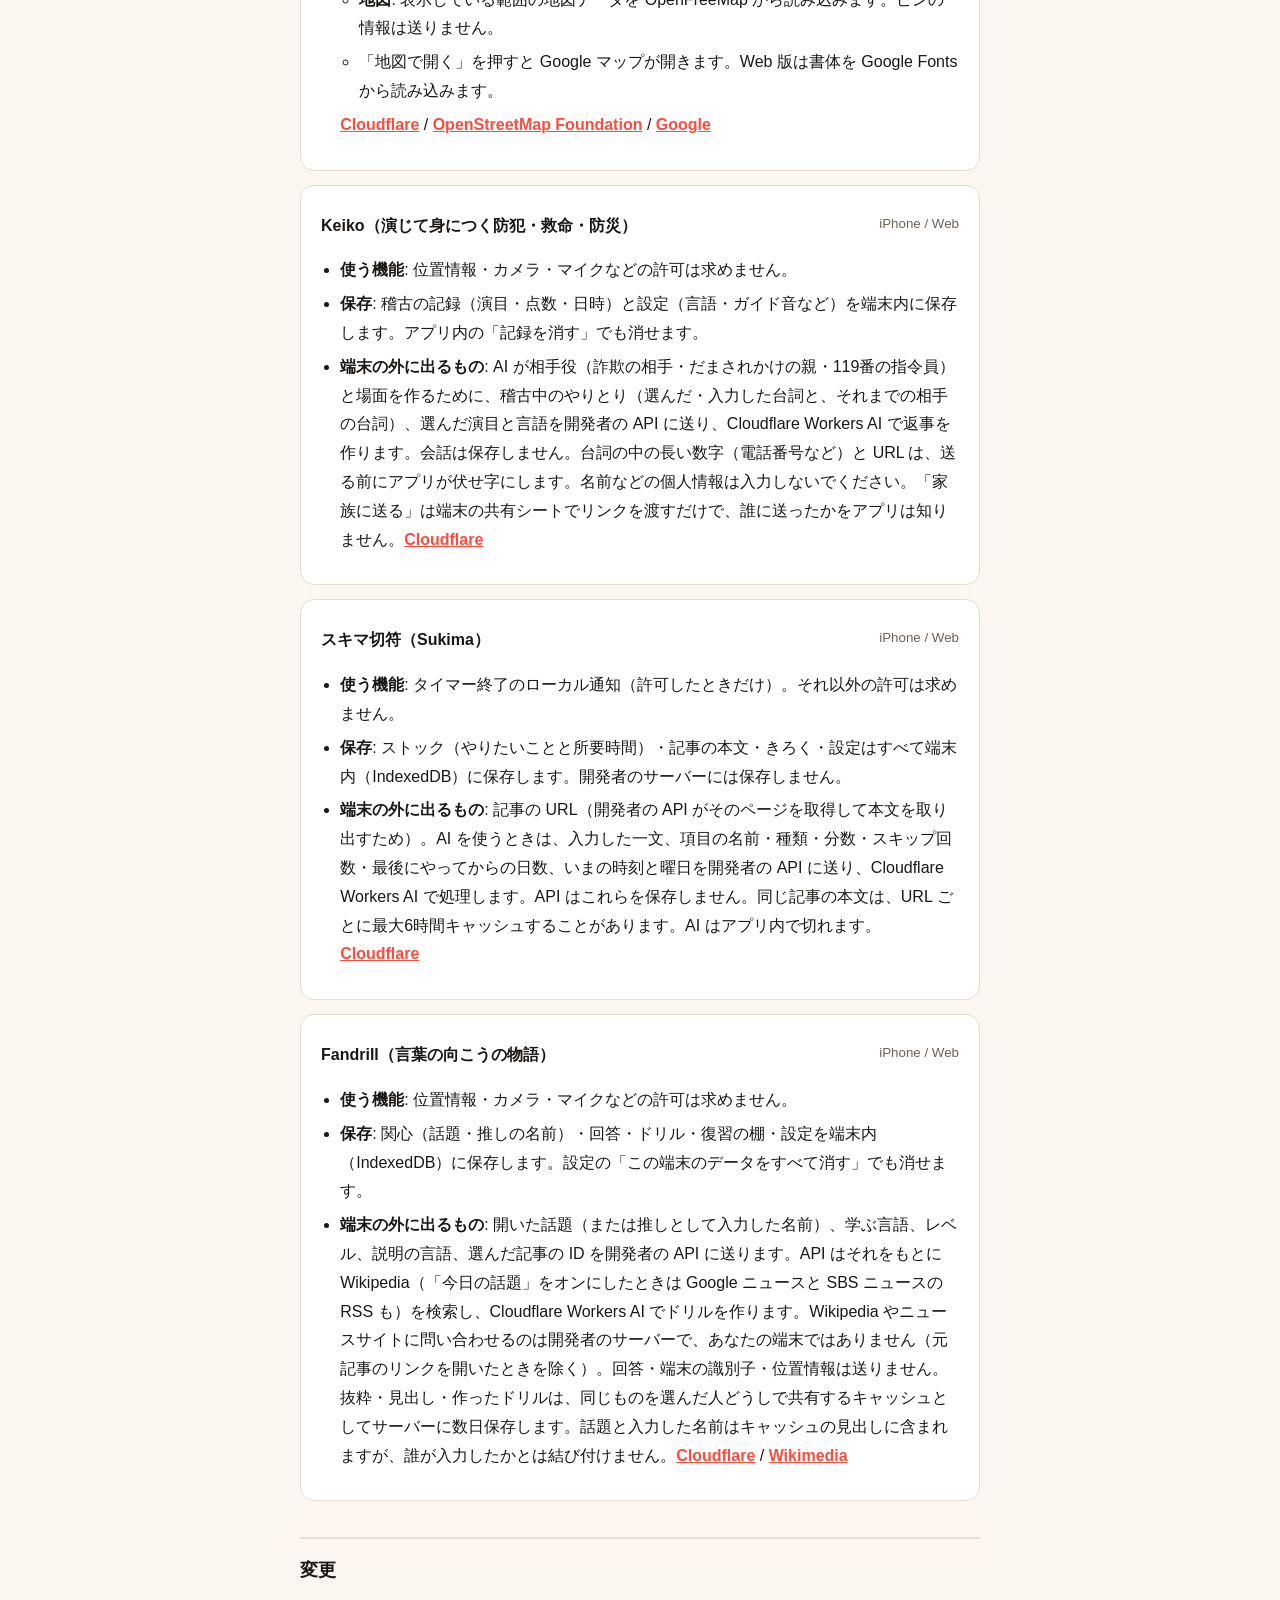
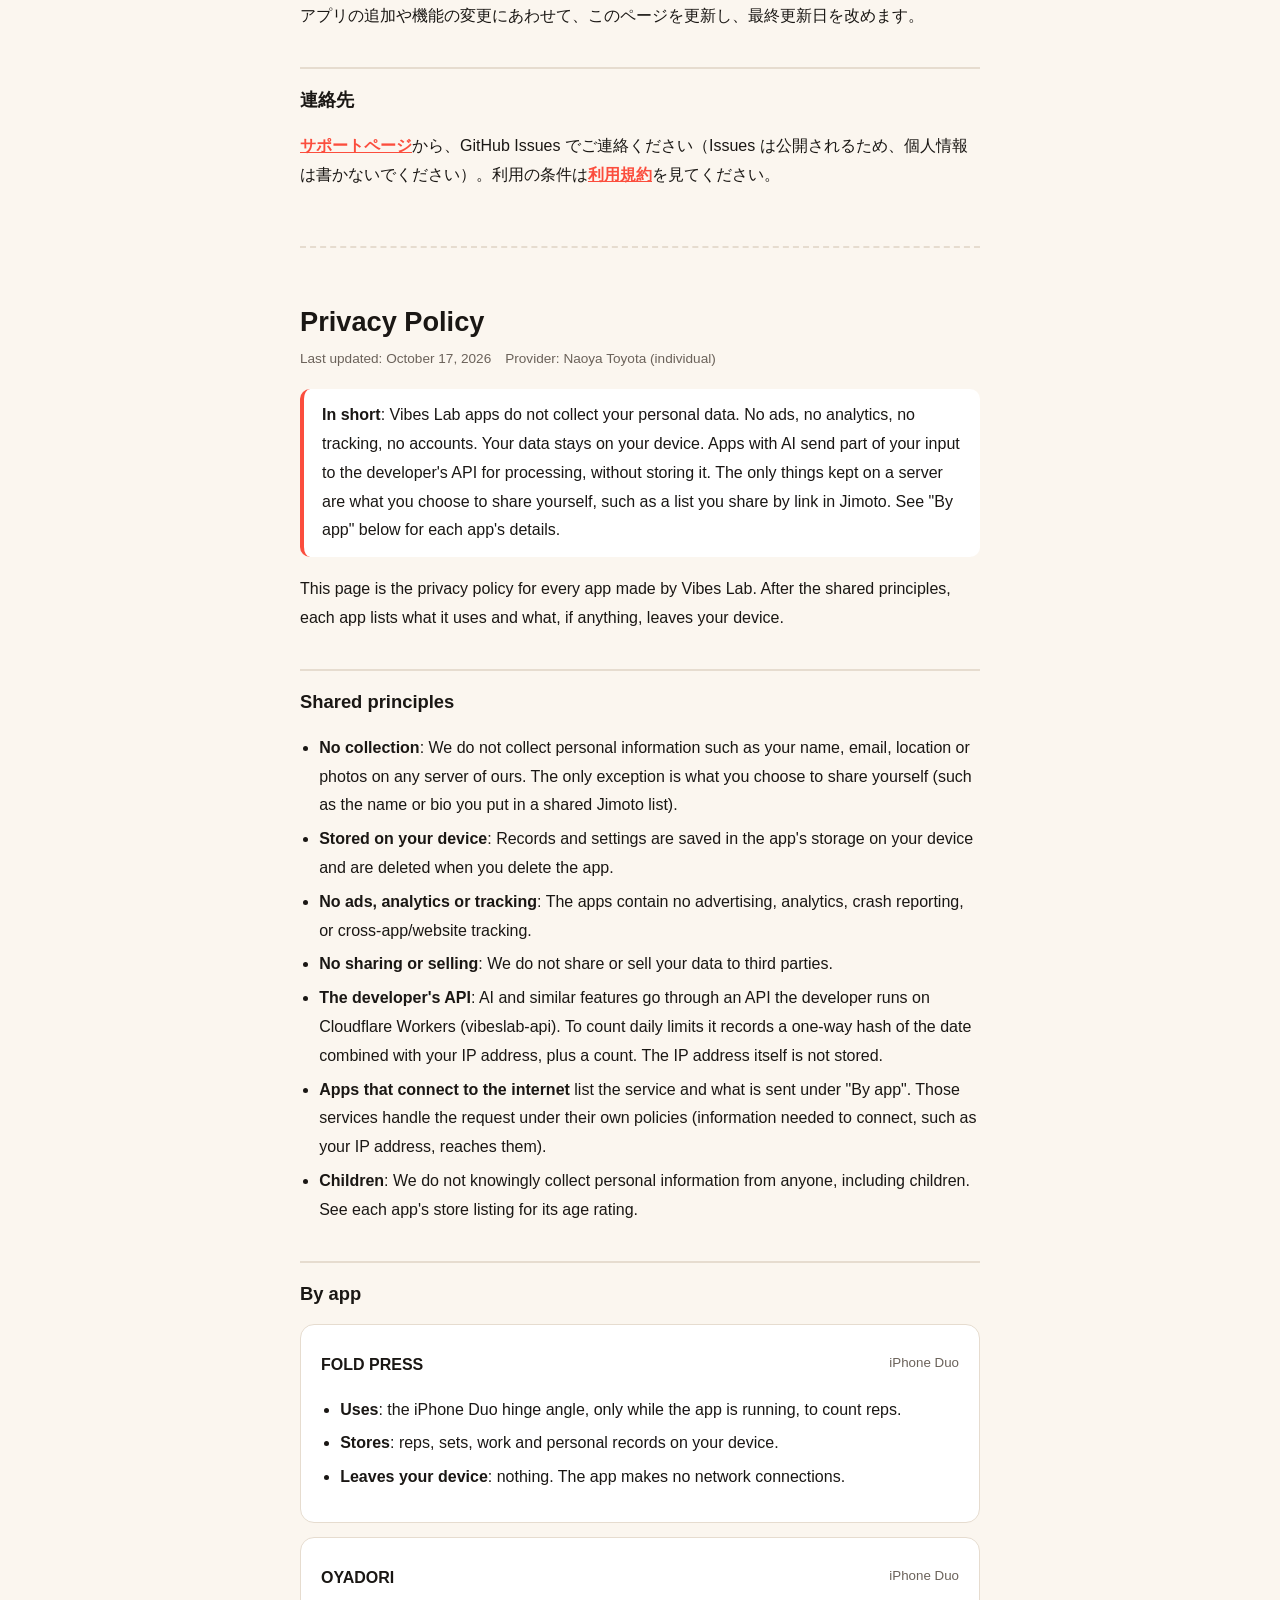
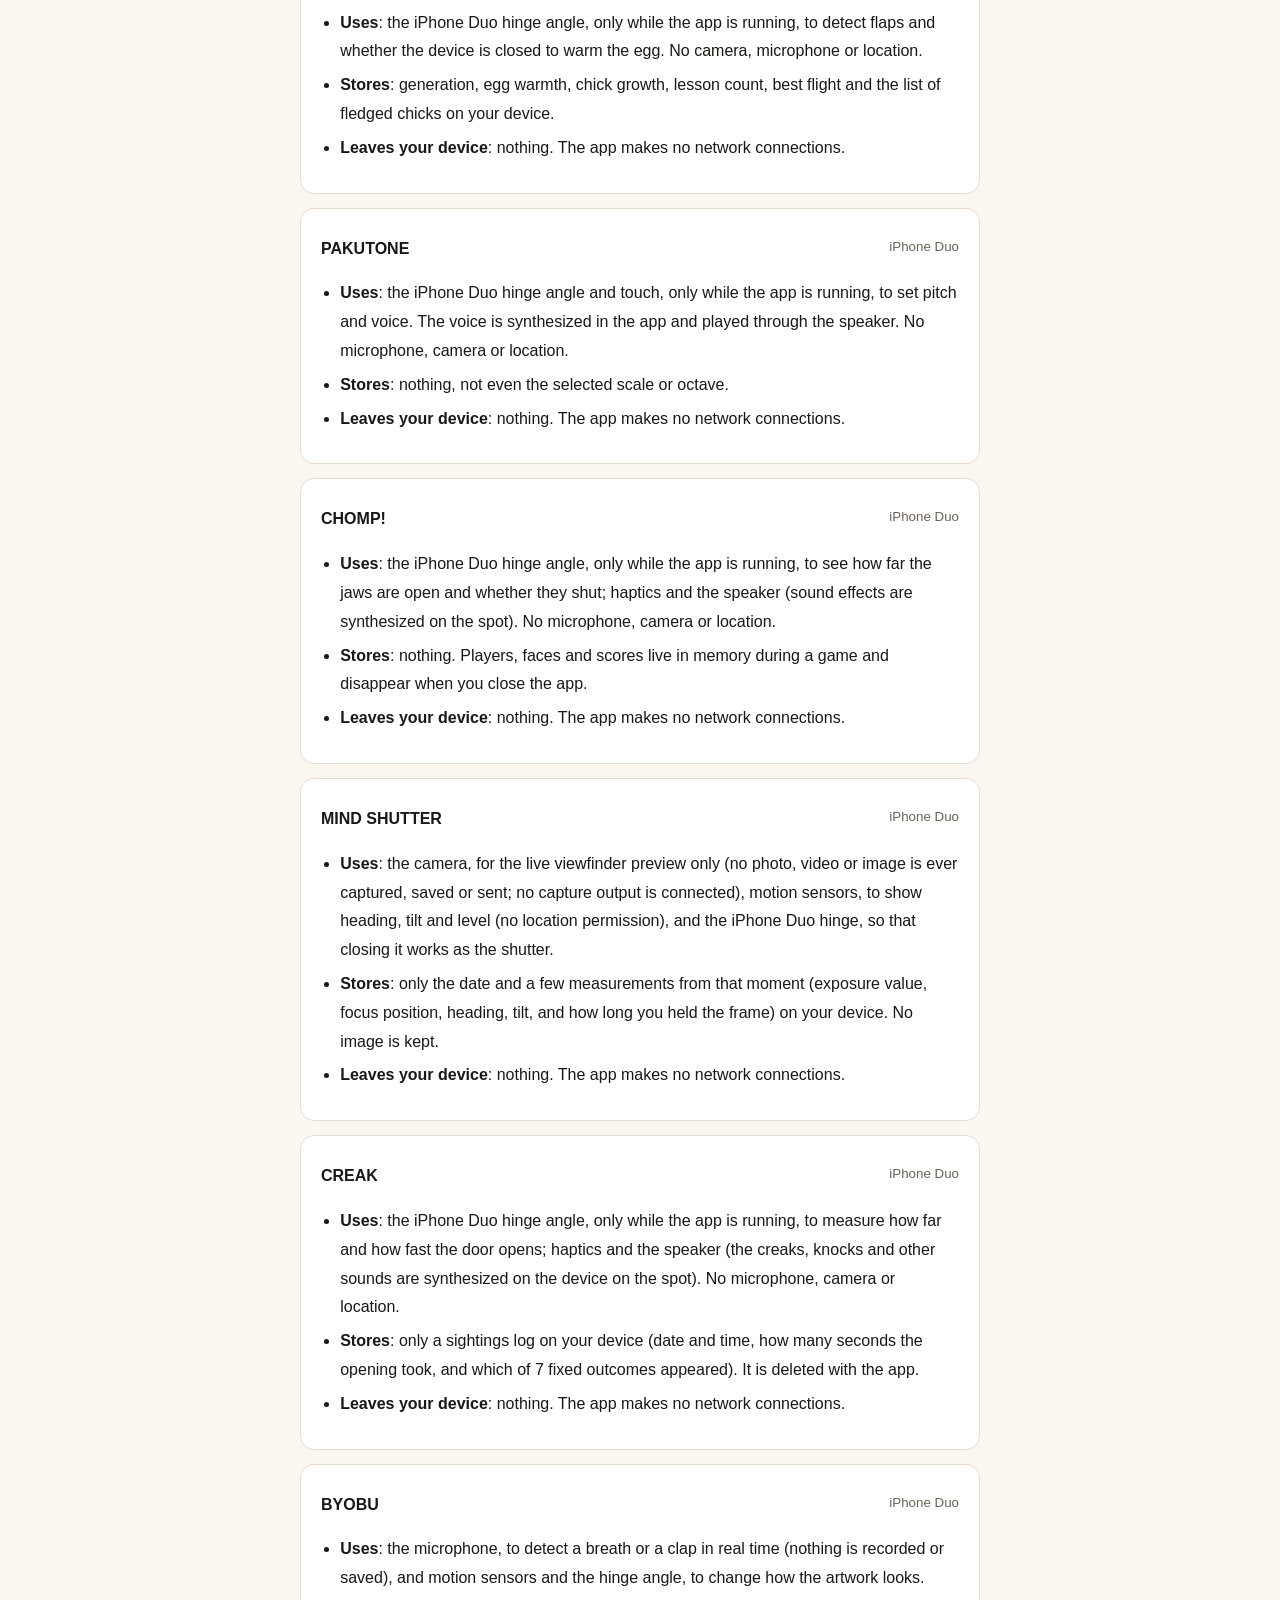
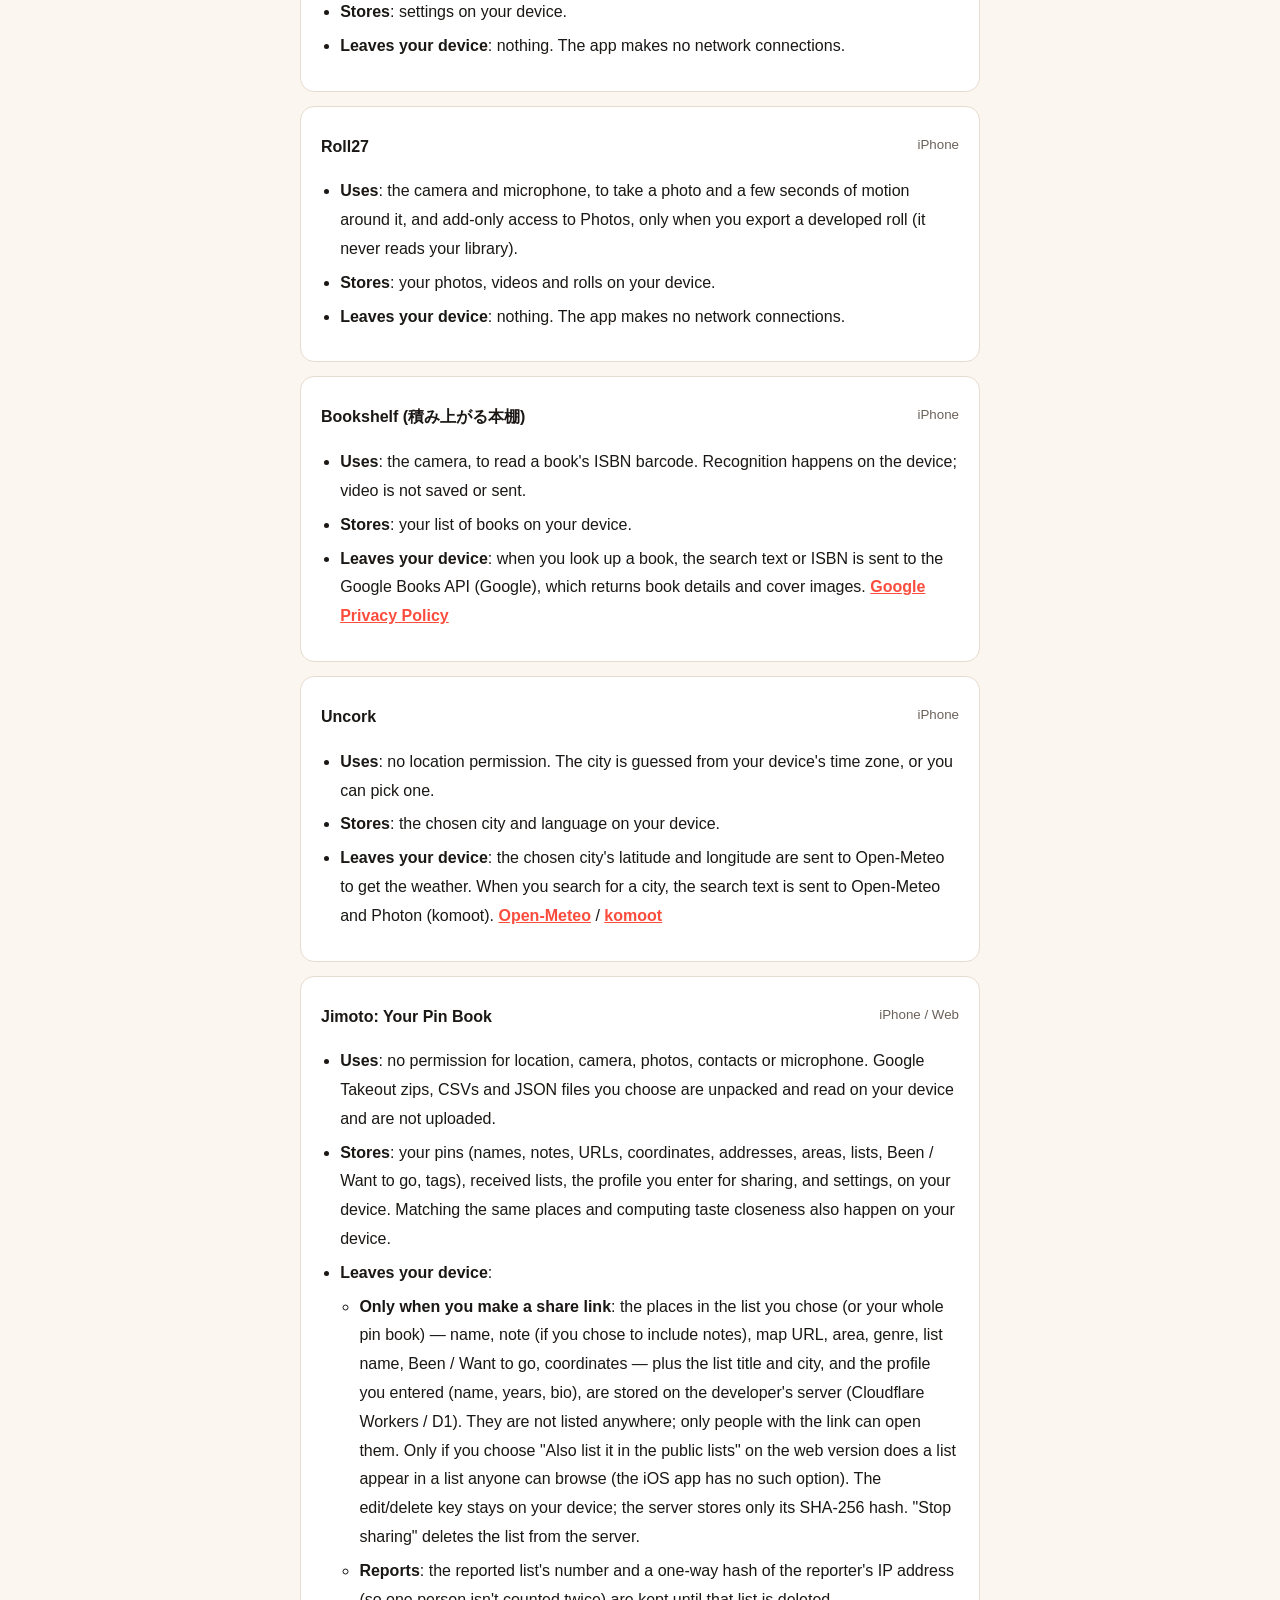
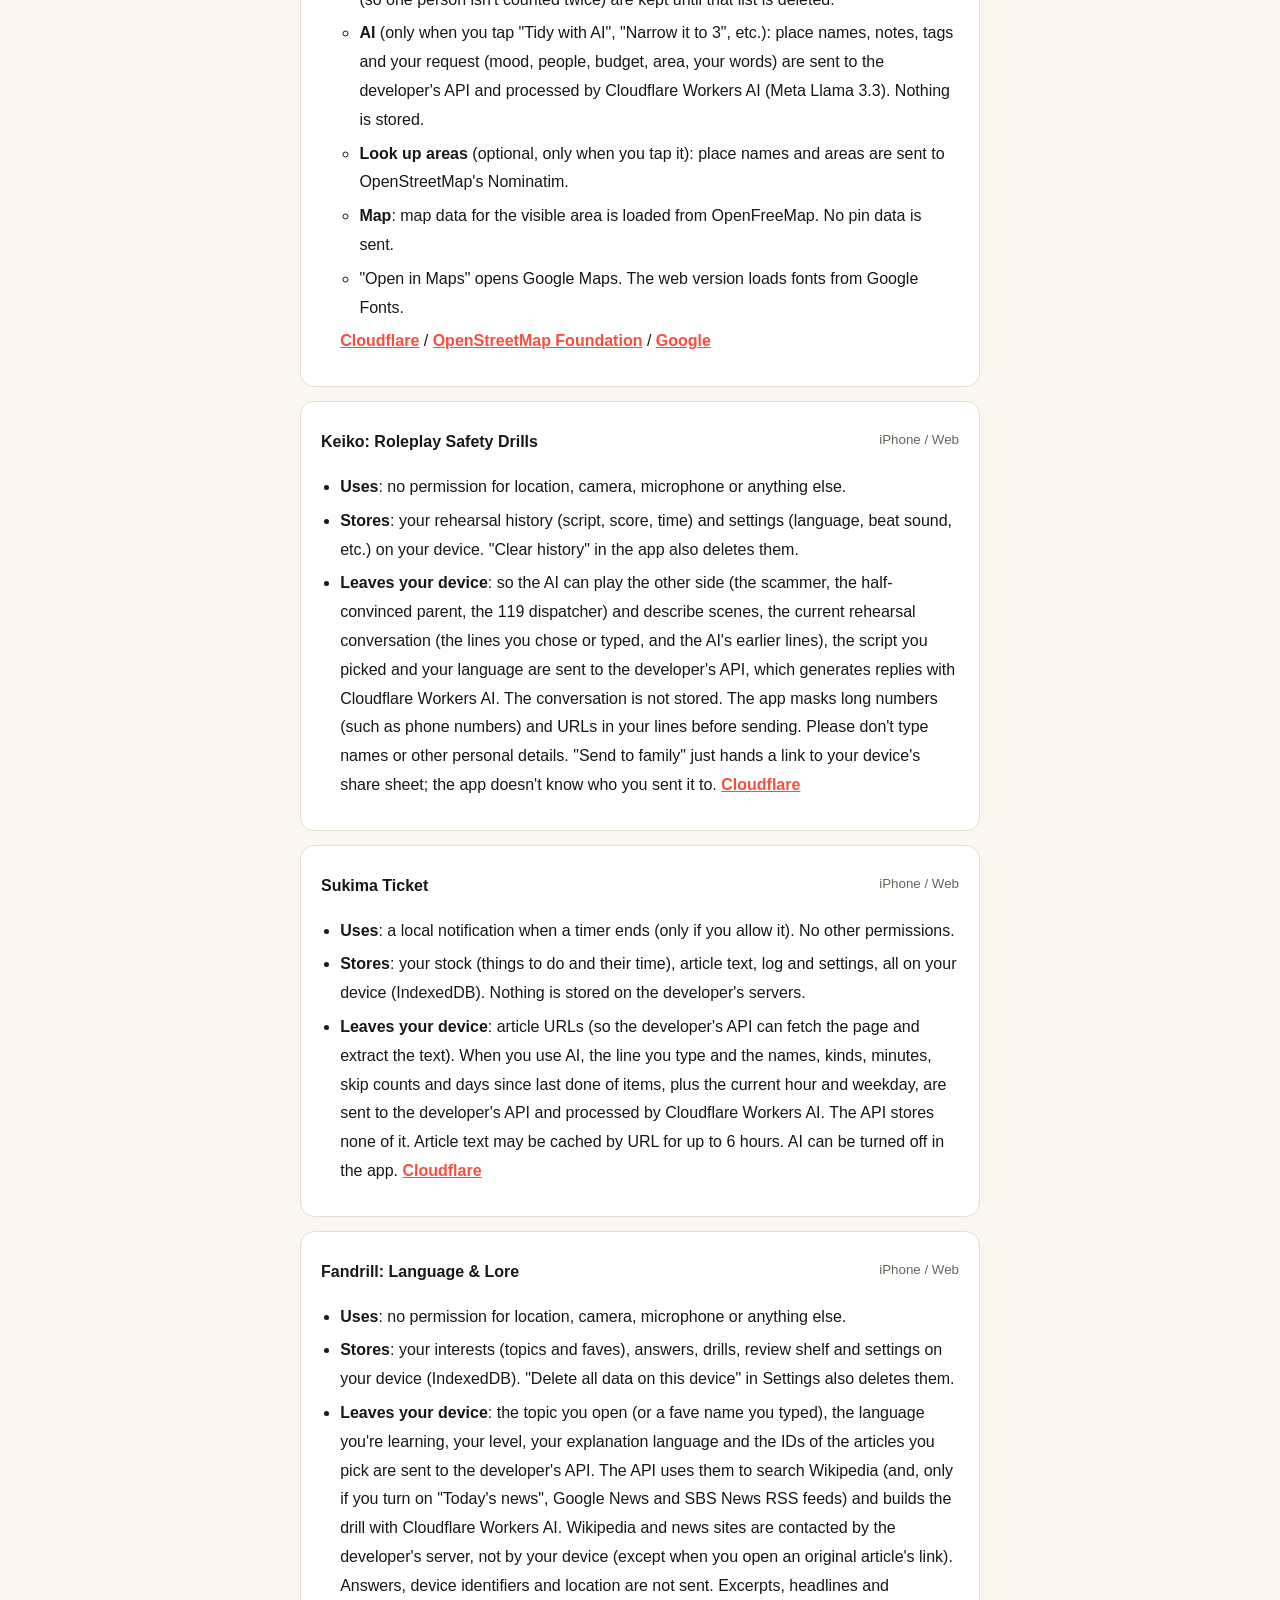
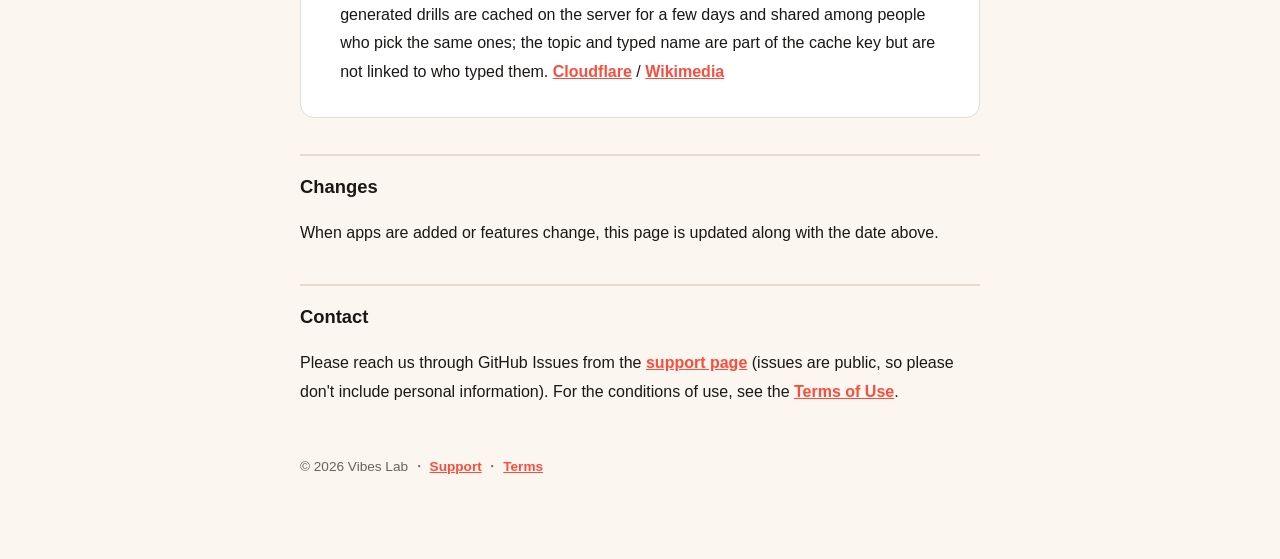
==== commit cb56f1cd: "きしむ扉（CREAK）を追加: プライバシー・サポート・利用規約の日英、アプリ一覧（アンカー #creak）" ====
--- a/privacy/index.html
+++ b/privacy/index.html
@@ -26,7 +26,7 @@
 </ul>
 
 <h2>アプリ別</h2>
-<nav class="toc"><a href="#fold-press">スマホプレス</a><a href="#byobu">BYOBU</a><a href="#roll27">Roll27</a><a href="#bookshelf">積み上がる本棚</a><a href="#uncork">Uncork</a><a href="#jimoto">Jimoto</a><a href="#keiko">Keiko</a><a href="#sukima">スキマ切符</a><a href="#fandrill">Fandrill</a><a href="#oyadori">おやどり</a><a href="#pakutone">パクトーン</a><a href="#chomp">ガブッ</a><a href="#mind-shutter">心のシャッター</a></nav>
+<nav class="toc"><a href="#fold-press">スマホプレス</a><a href="#byobu">BYOBU</a><a href="#roll27">Roll27</a><a href="#bookshelf">積み上がる本棚</a><a href="#uncork">Uncork</a><a href="#jimoto">Jimoto</a><a href="#keiko">Keiko</a><a href="#sukima">スキマ切符</a><a href="#fandrill">Fandrill</a><a href="#oyadori">おやどり</a><a href="#pakutone">パクトーン</a><a href="#chomp">ガブッ</a><a href="#mind-shutter">心のシャッター</a><a href="#creak">きしむ扉</a></nav>
 
 <section class="app" id="fold-press"><h3>スマホプレス（FOLD PRESS） <small>iPhone Duo</small></h3>
 <ul>
@@ -56,6 +56,12 @@
 <ul>
 <li><b>使う機能</b>: カメラ（ファインダーにライブ映像を映すためだけ。写真・動画・画像は撮影も保存も送信もしません。映像を取り出す出力をつないでいません）、モーションセンサー（方角・仰角・水平を出すため。位置情報の権限は使いません）、iPhone Duo のヒンジ（閉じたことをシャッターにするため）。</li>
 <li><b>保存</b>: 焼き付けた日時と、そのとき測れた数値（露出値・ピント位置・方角・仰角・構えていた秒数）だけを端末内に保存します。画像は残りません。</li>
+<li><b>端末の外に出るもの</b>: ありません。通信はしません。</li>
+</ul></section>
+<section class="app" id="creak"><h3>きしむ扉（CREAK） <small>iPhone Duo</small></h3>
+<ul>
+<li><b>使う機能</b>: iPhone Duo のヒンジ角度（扉の開き具合と開ける速さを測るため。アプリの起動中だけ）、触覚フィードバックとスピーカー（軋み・ノックなどの音は端末内でその場で合成して鳴らすだけ）。マイク・カメラ・位置情報は使いません。</li>
+<li><b>保存</b>: 目撃記録（日時・開けきるまでにかかった秒数・何がいたか＝決まった7種類のどれか）だけを端末内に保存します。アプリを削除すると消えます。</li>
 <li><b>端末の外に出るもの</b>: ありません。通信はしません。</li>
 </ul></section>
 
@@ -185,6 +191,12 @@
 <li><b>Stores</b>: only the date and a few measurements from that moment (exposure value, focus position, heading, tilt, and how long you held the frame) on your device. No image is kept.</li>
 <li><b>Leaves your device</b>: nothing. The app makes no network connections.</li>
 </ul></section>
+<section class="app" id="en-creak"><h3>CREAK <small>iPhone Duo</small></h3>
+<ul>
+<li><b>Uses</b>: the iPhone Duo hinge angle, only while the app is running, to measure how far and how fast the door opens; haptics and the speaker (the creaks, knocks and other sounds are synthesized on the device on the spot). No microphone, camera or location.</li>
+<li><b>Stores</b>: only a sightings log on your device (date and time, how many seconds the opening took, and which of 7 fixed outcomes appeared). It is deleted with the app.</li>
+<li><b>Leaves your device</b>: nothing. The app makes no network connections.</li>
+</ul></section>
 
 <section class="app" id="en-byobu"><h3>BYOBU <small>iPhone Duo</small></h3>
 <ul>
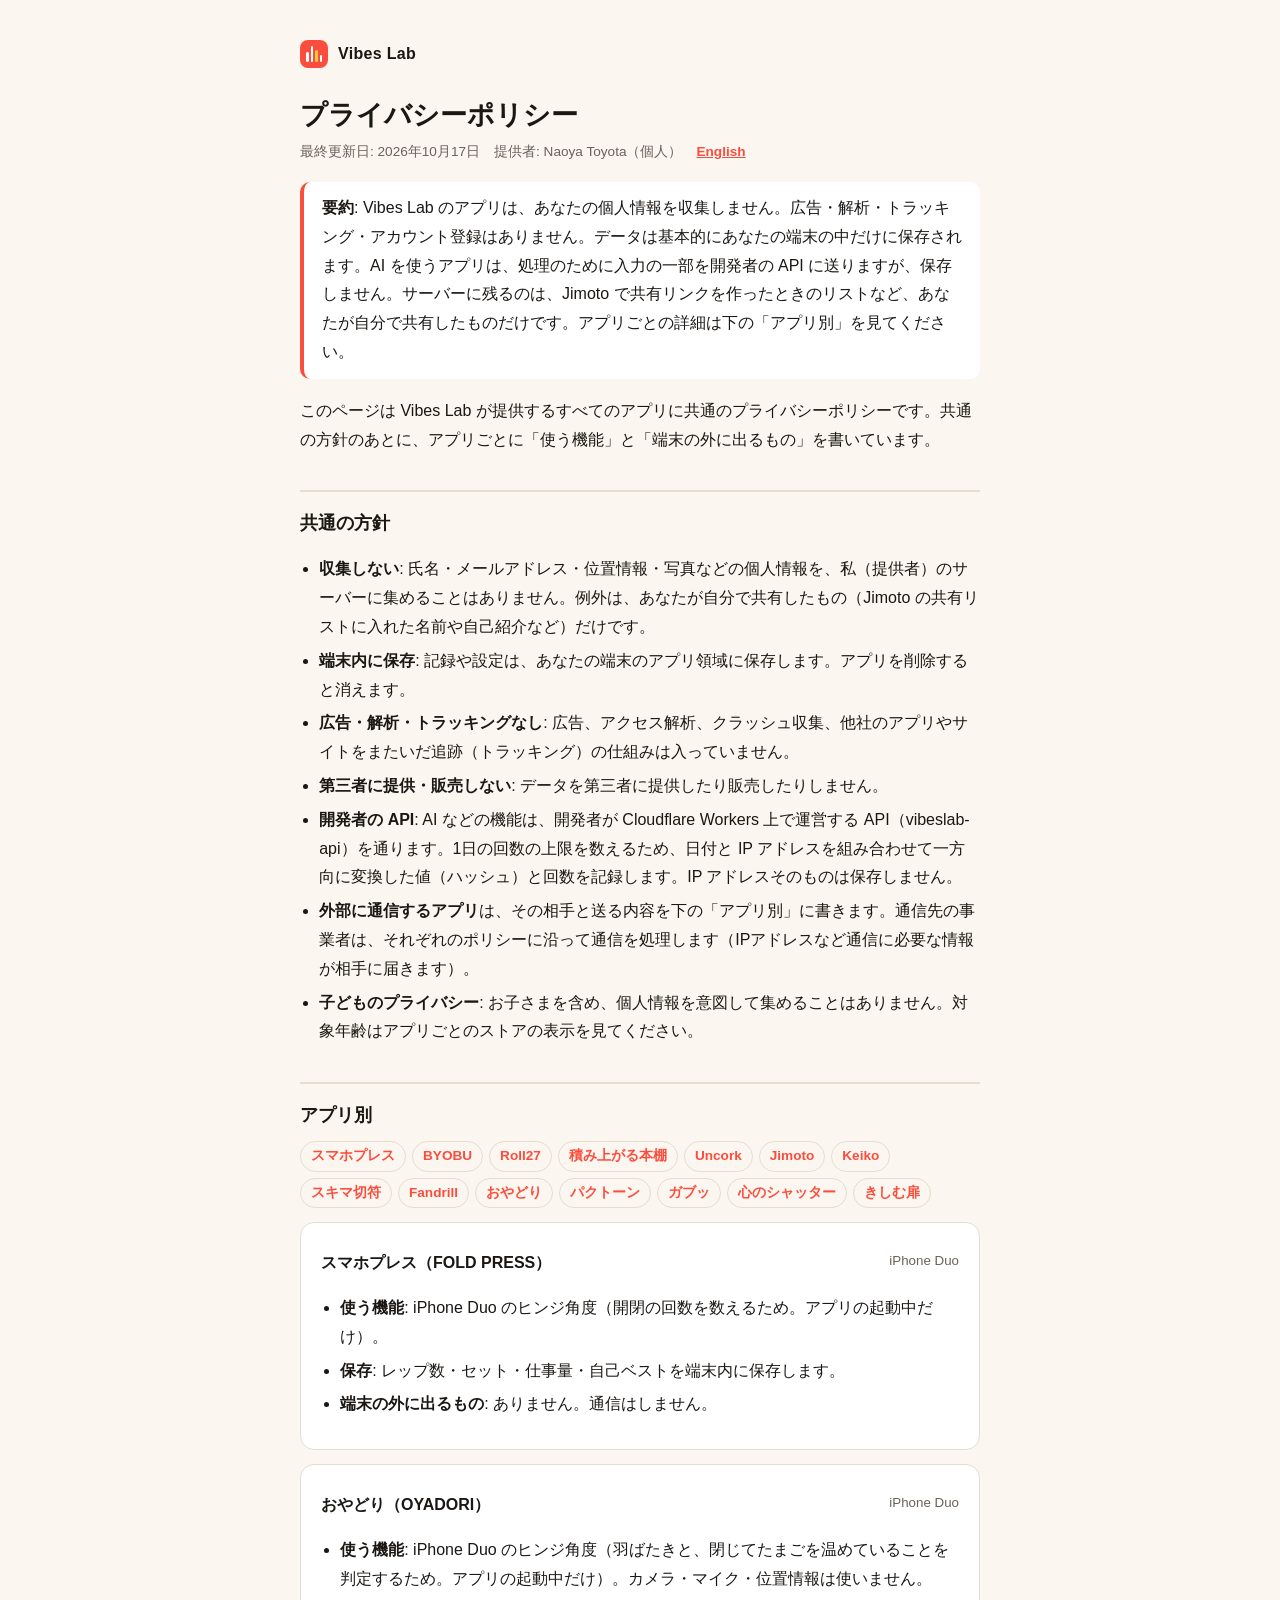
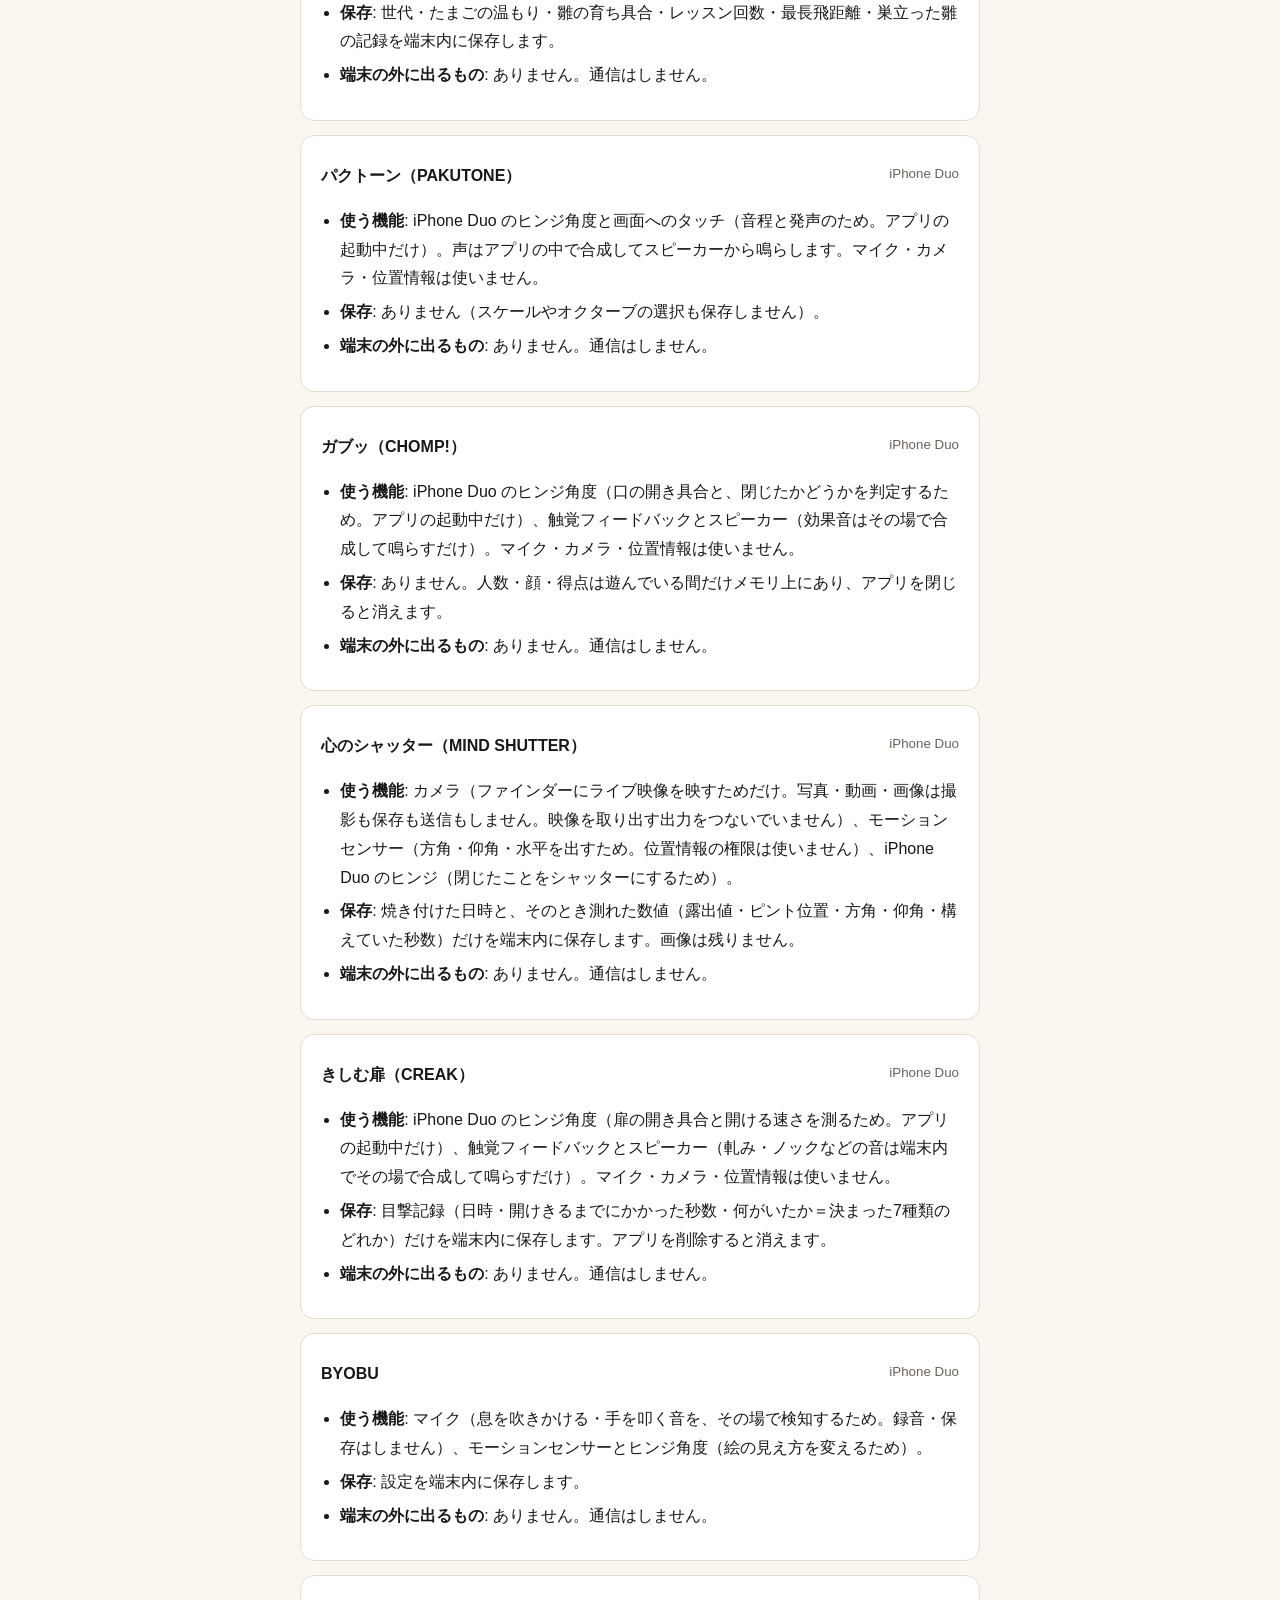
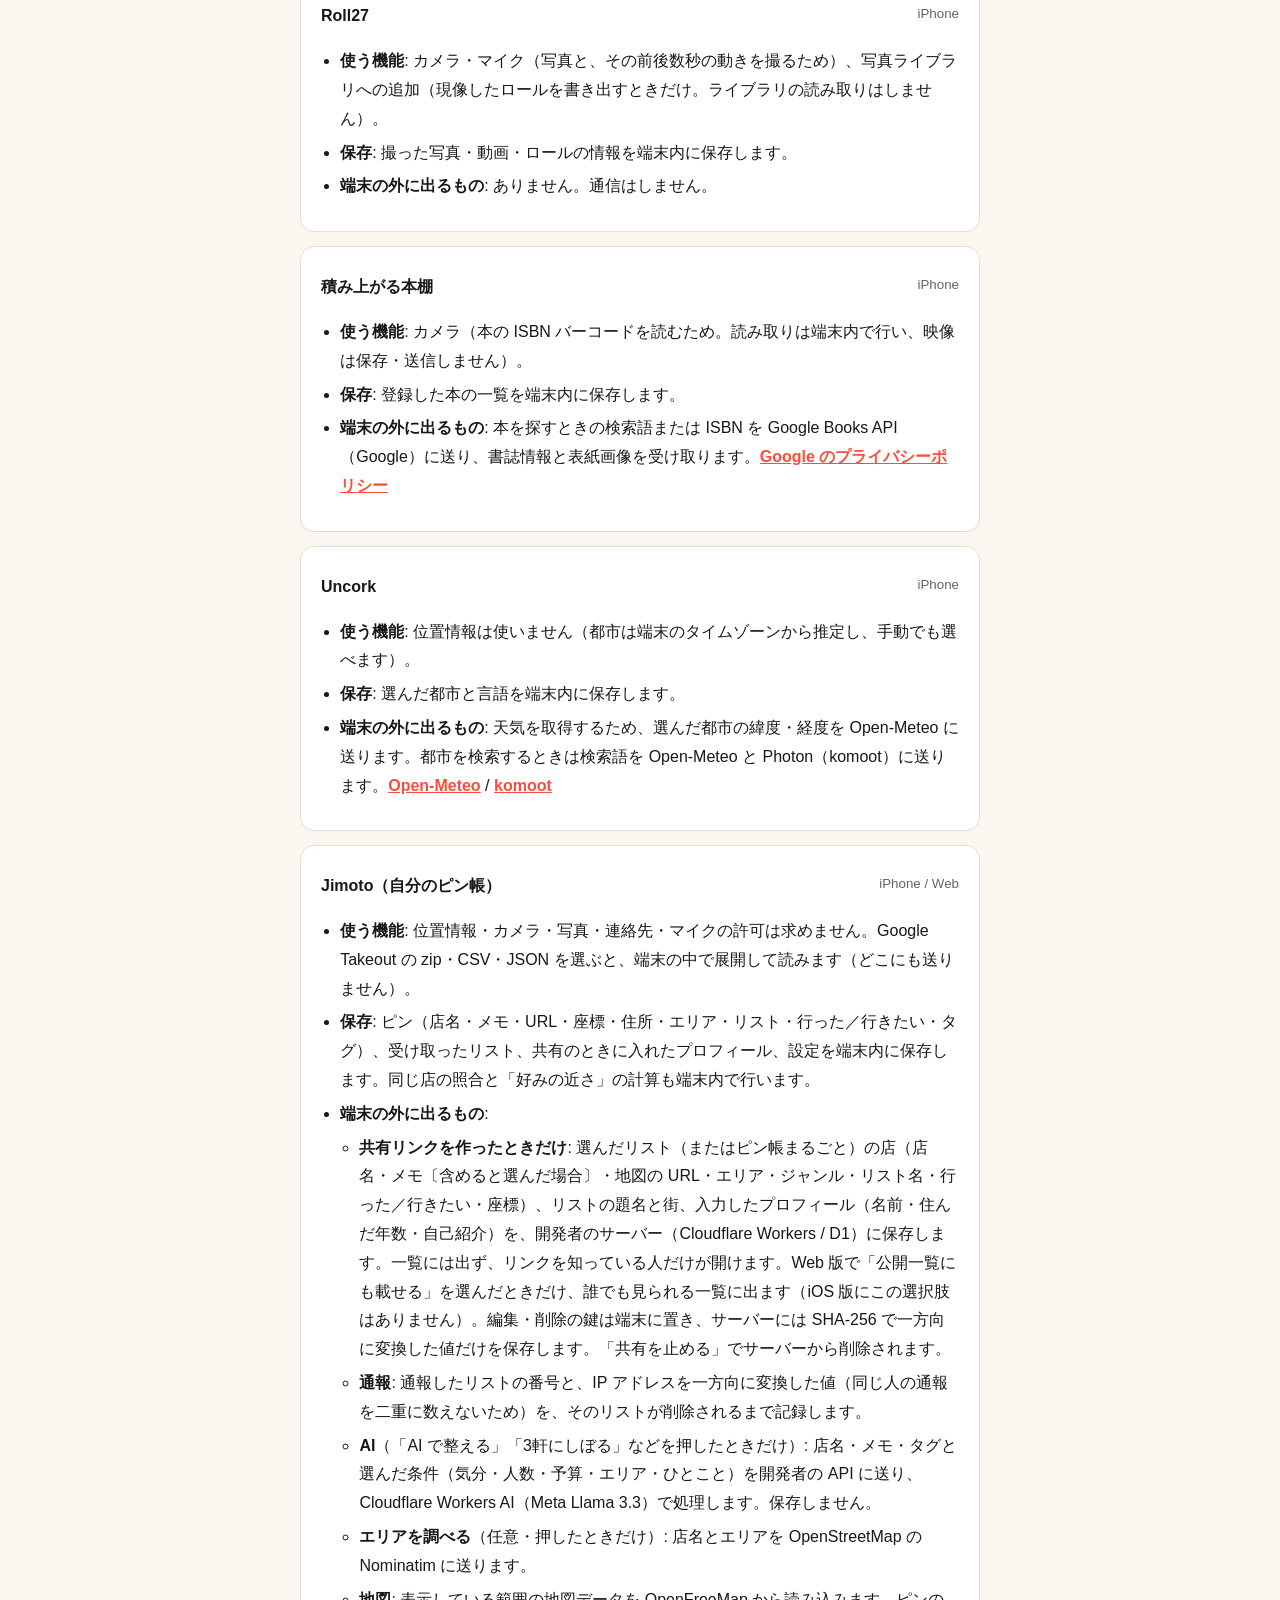
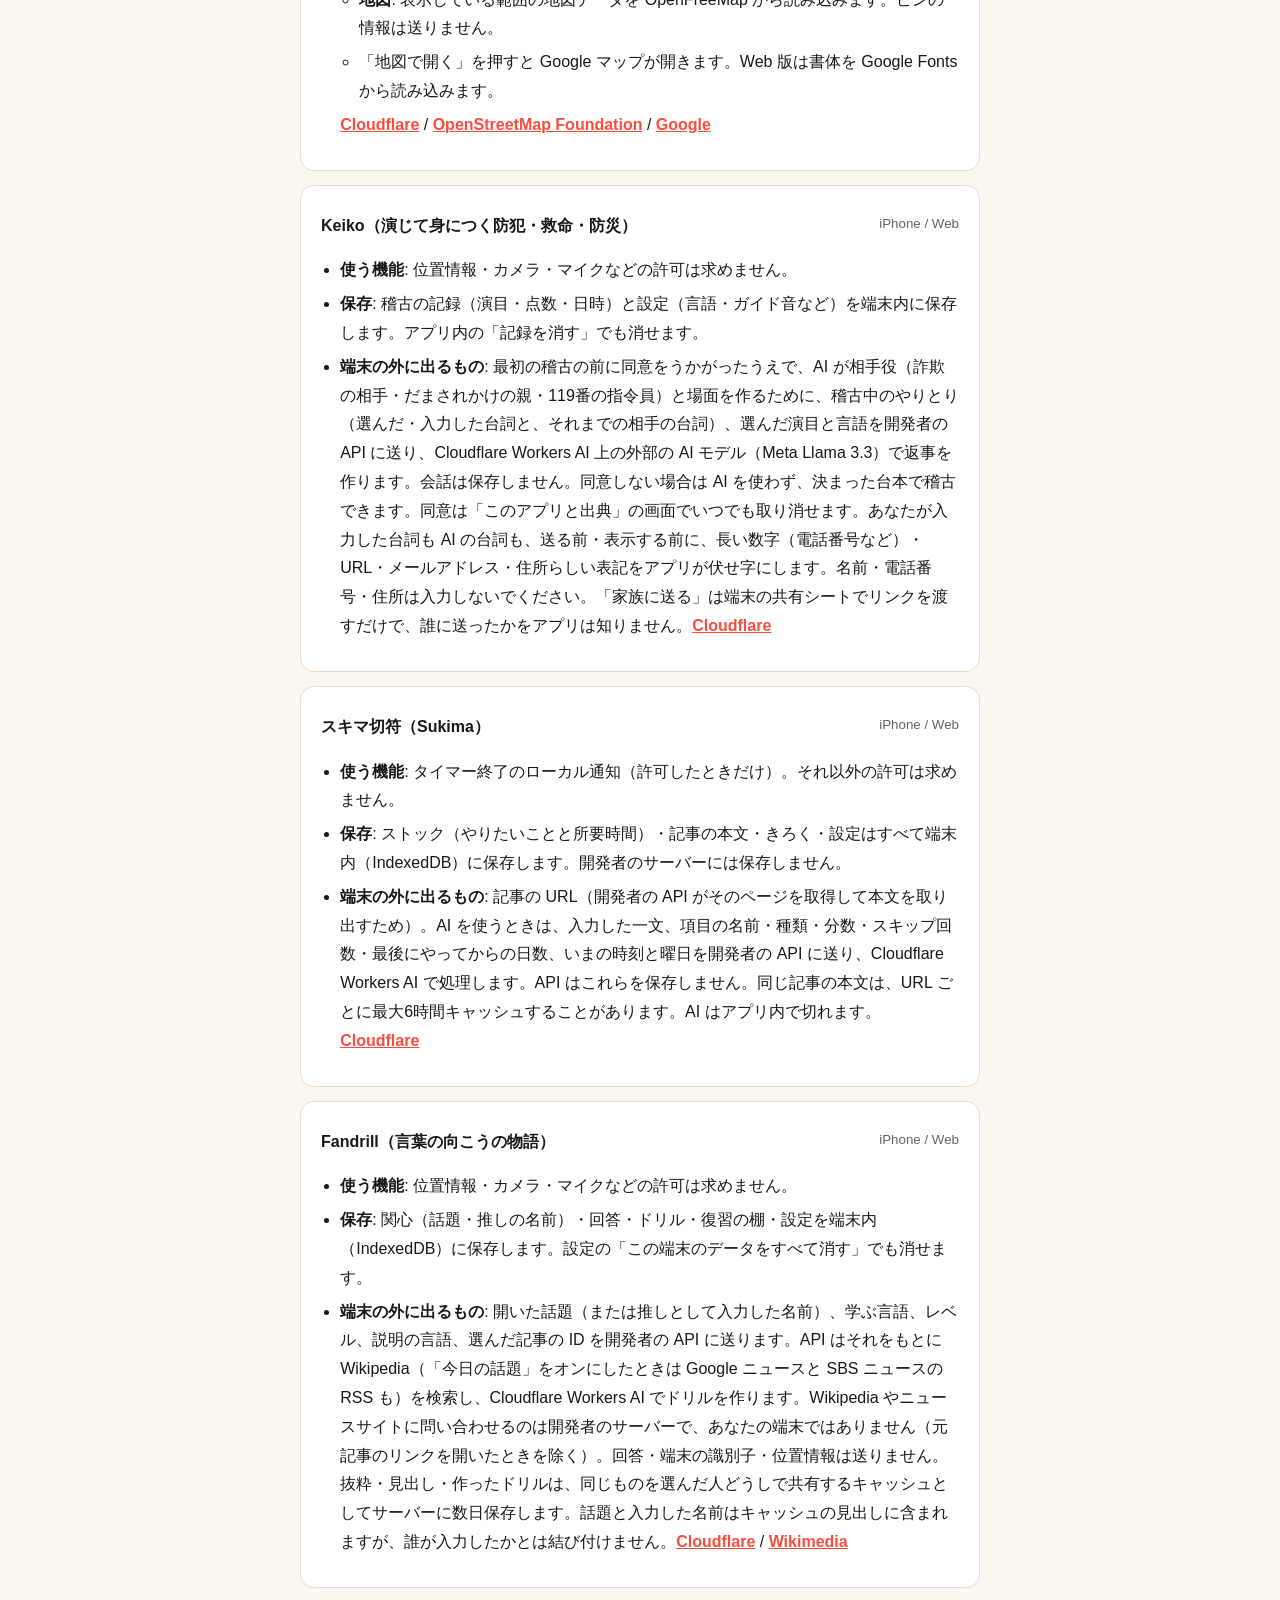
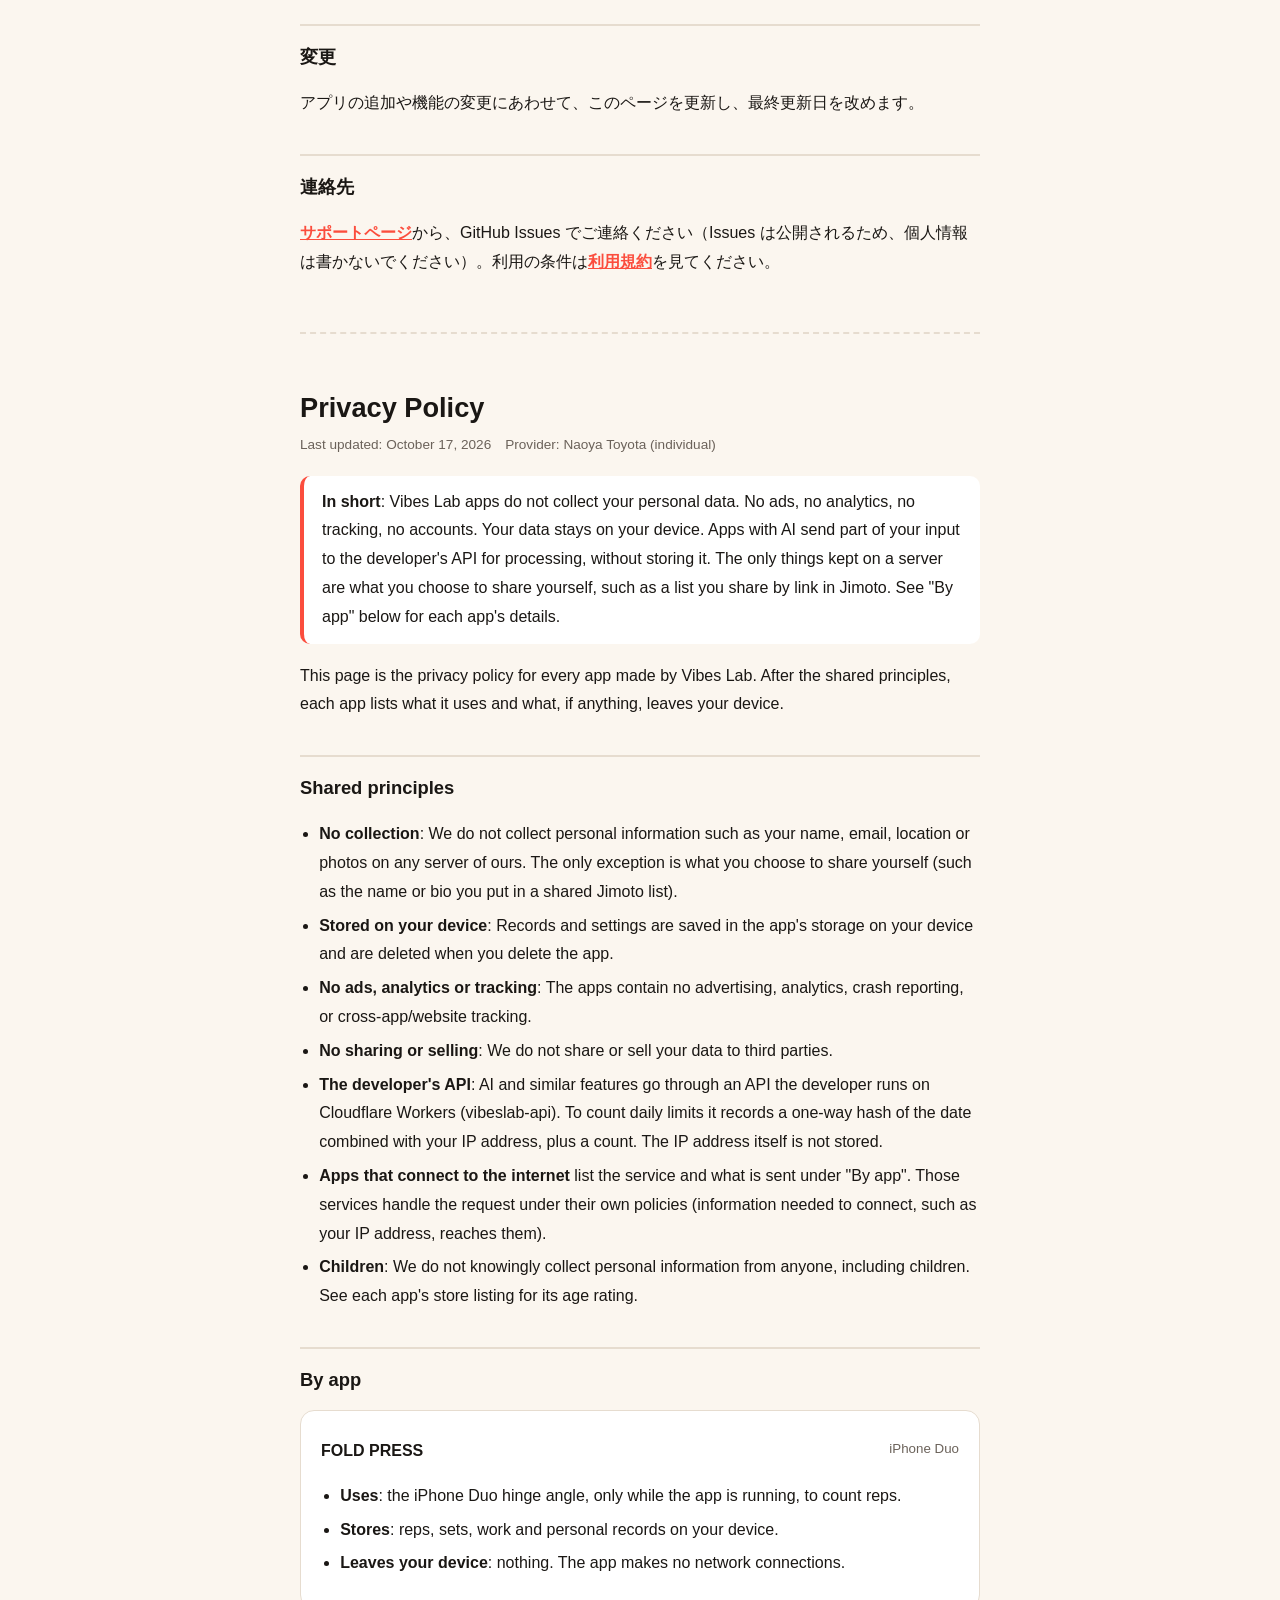
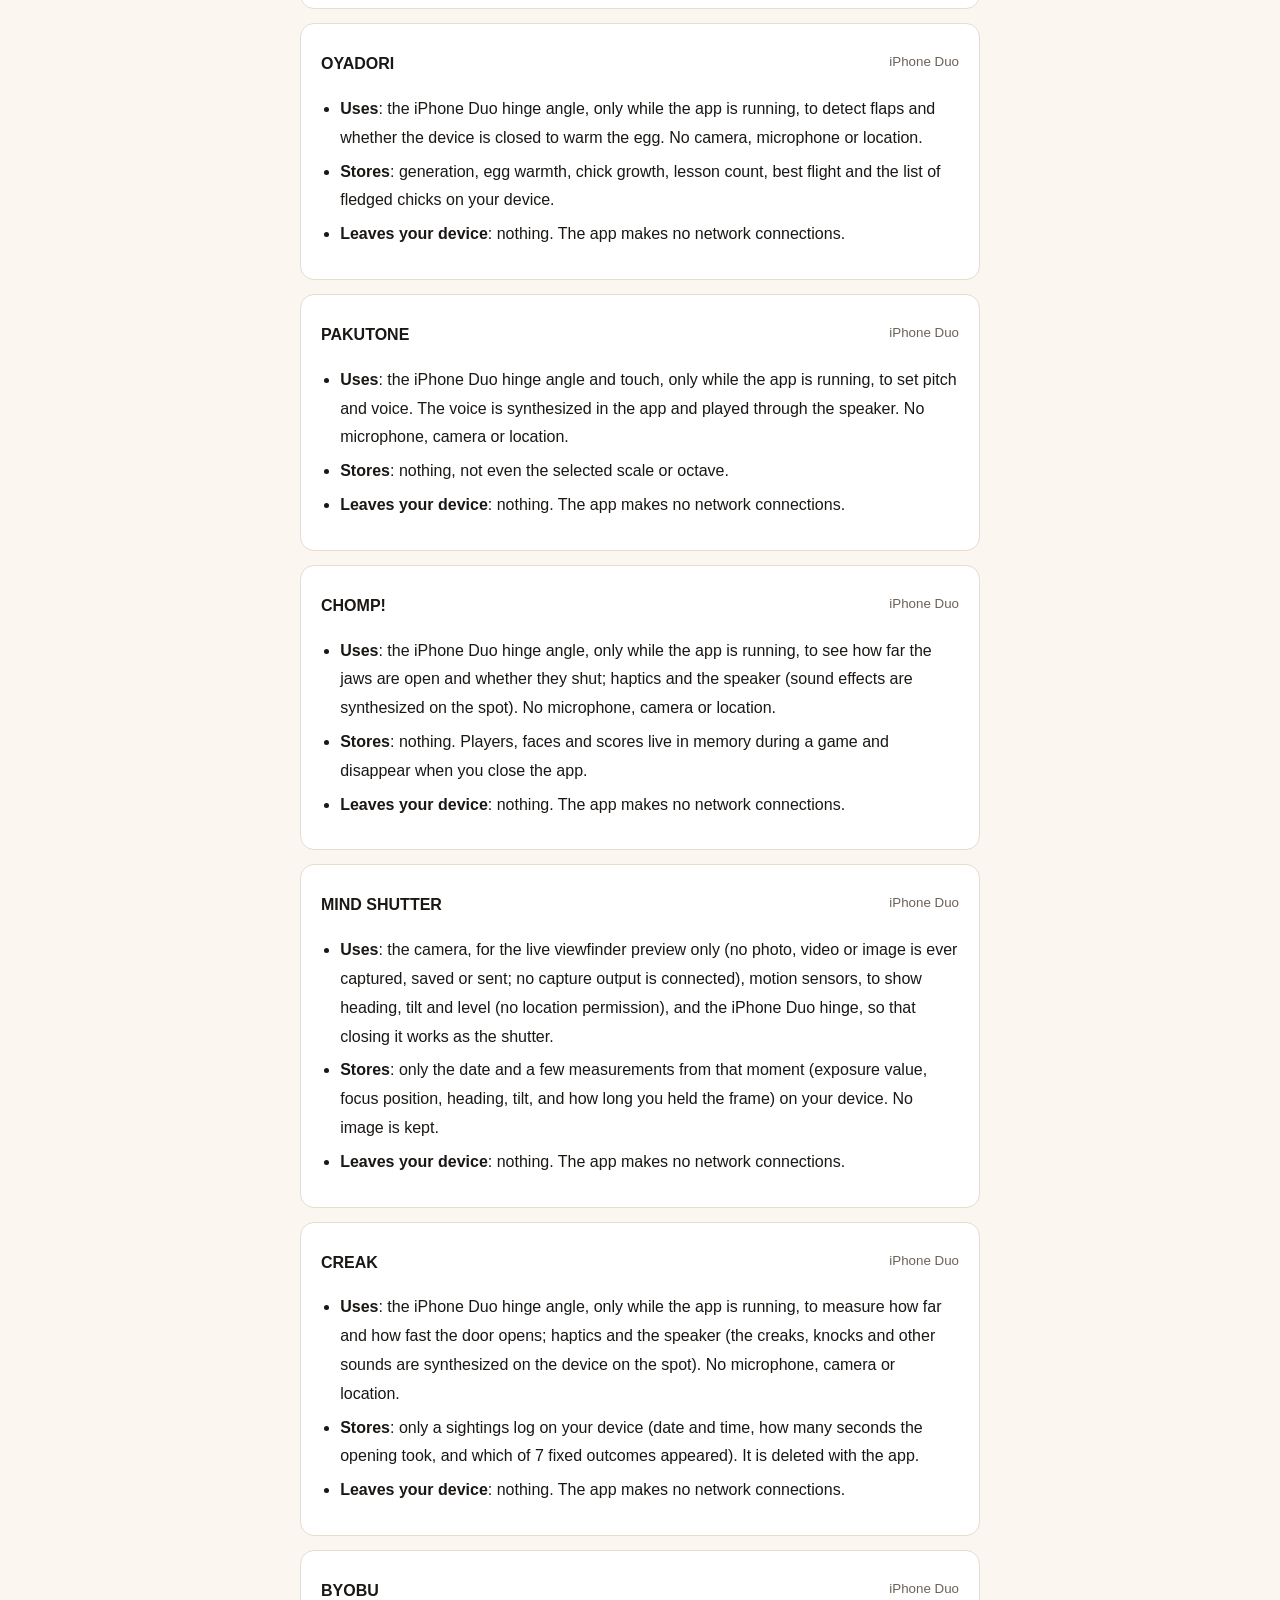
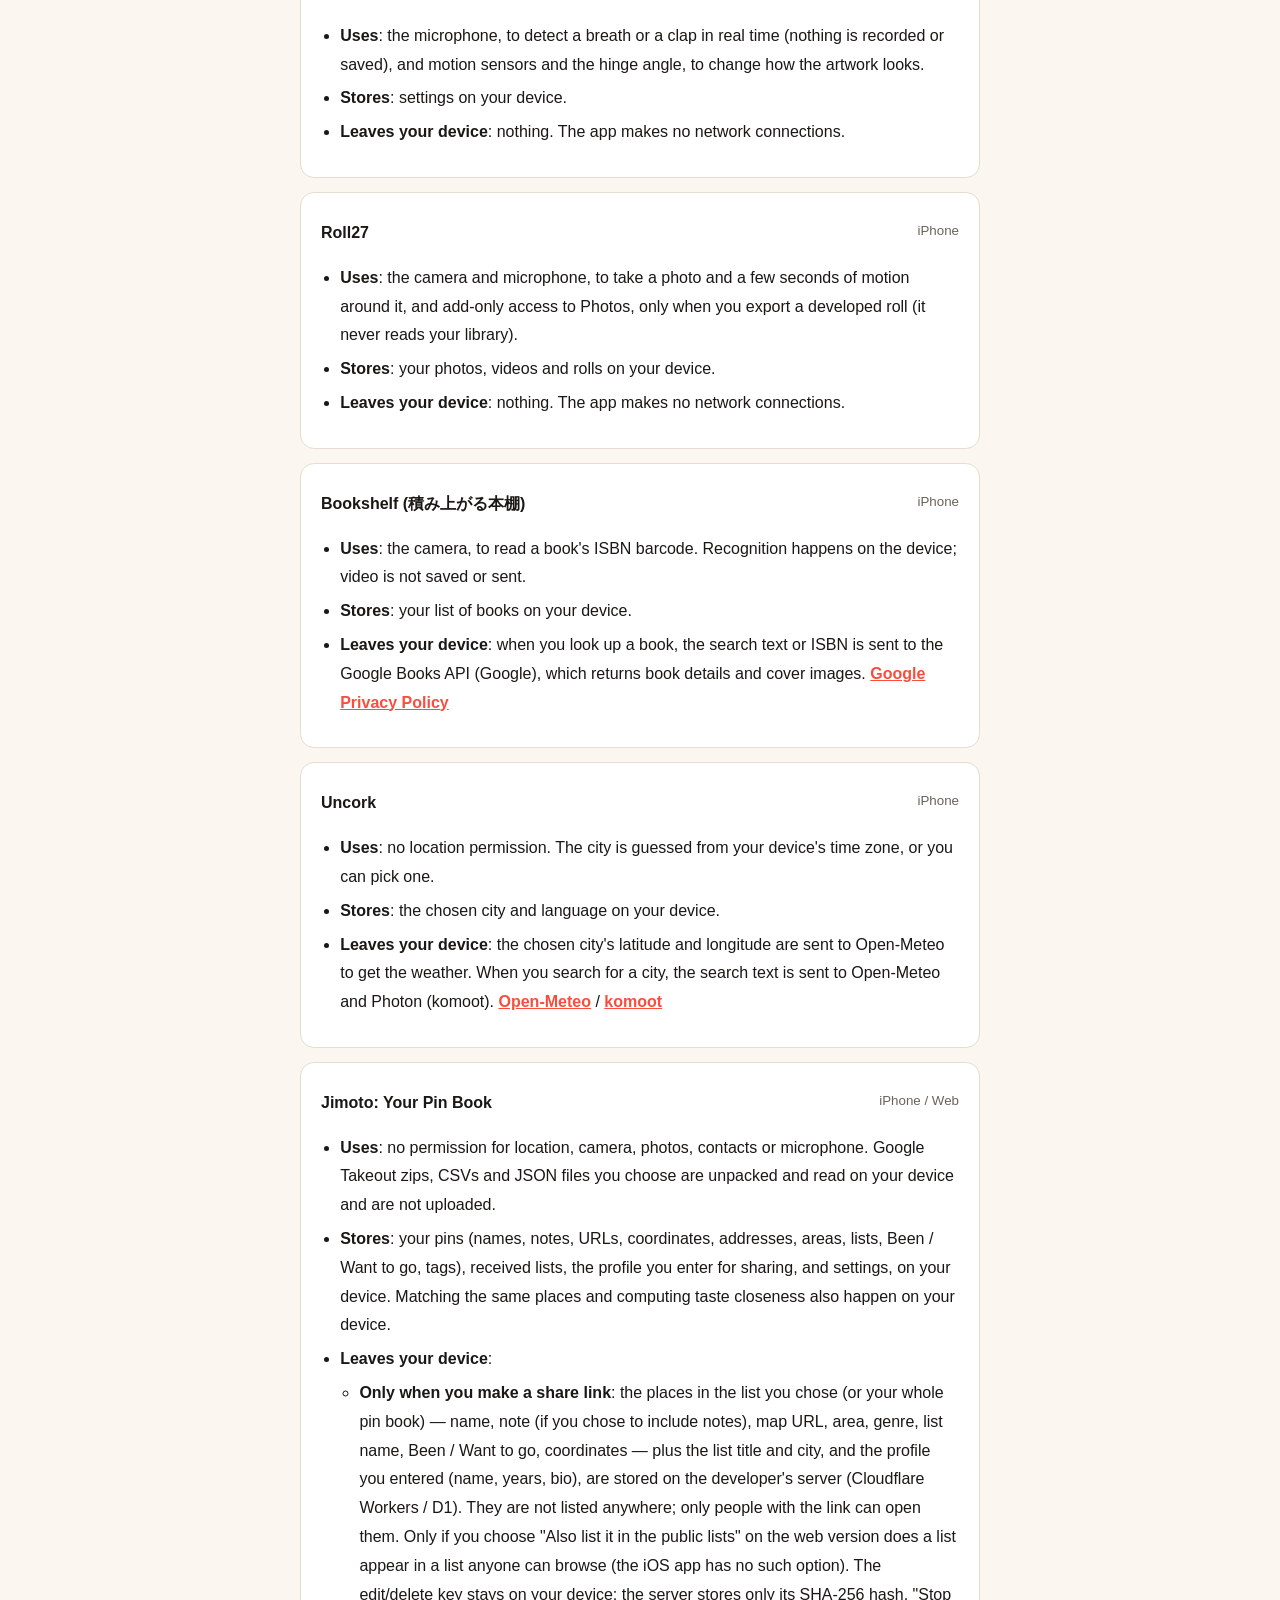
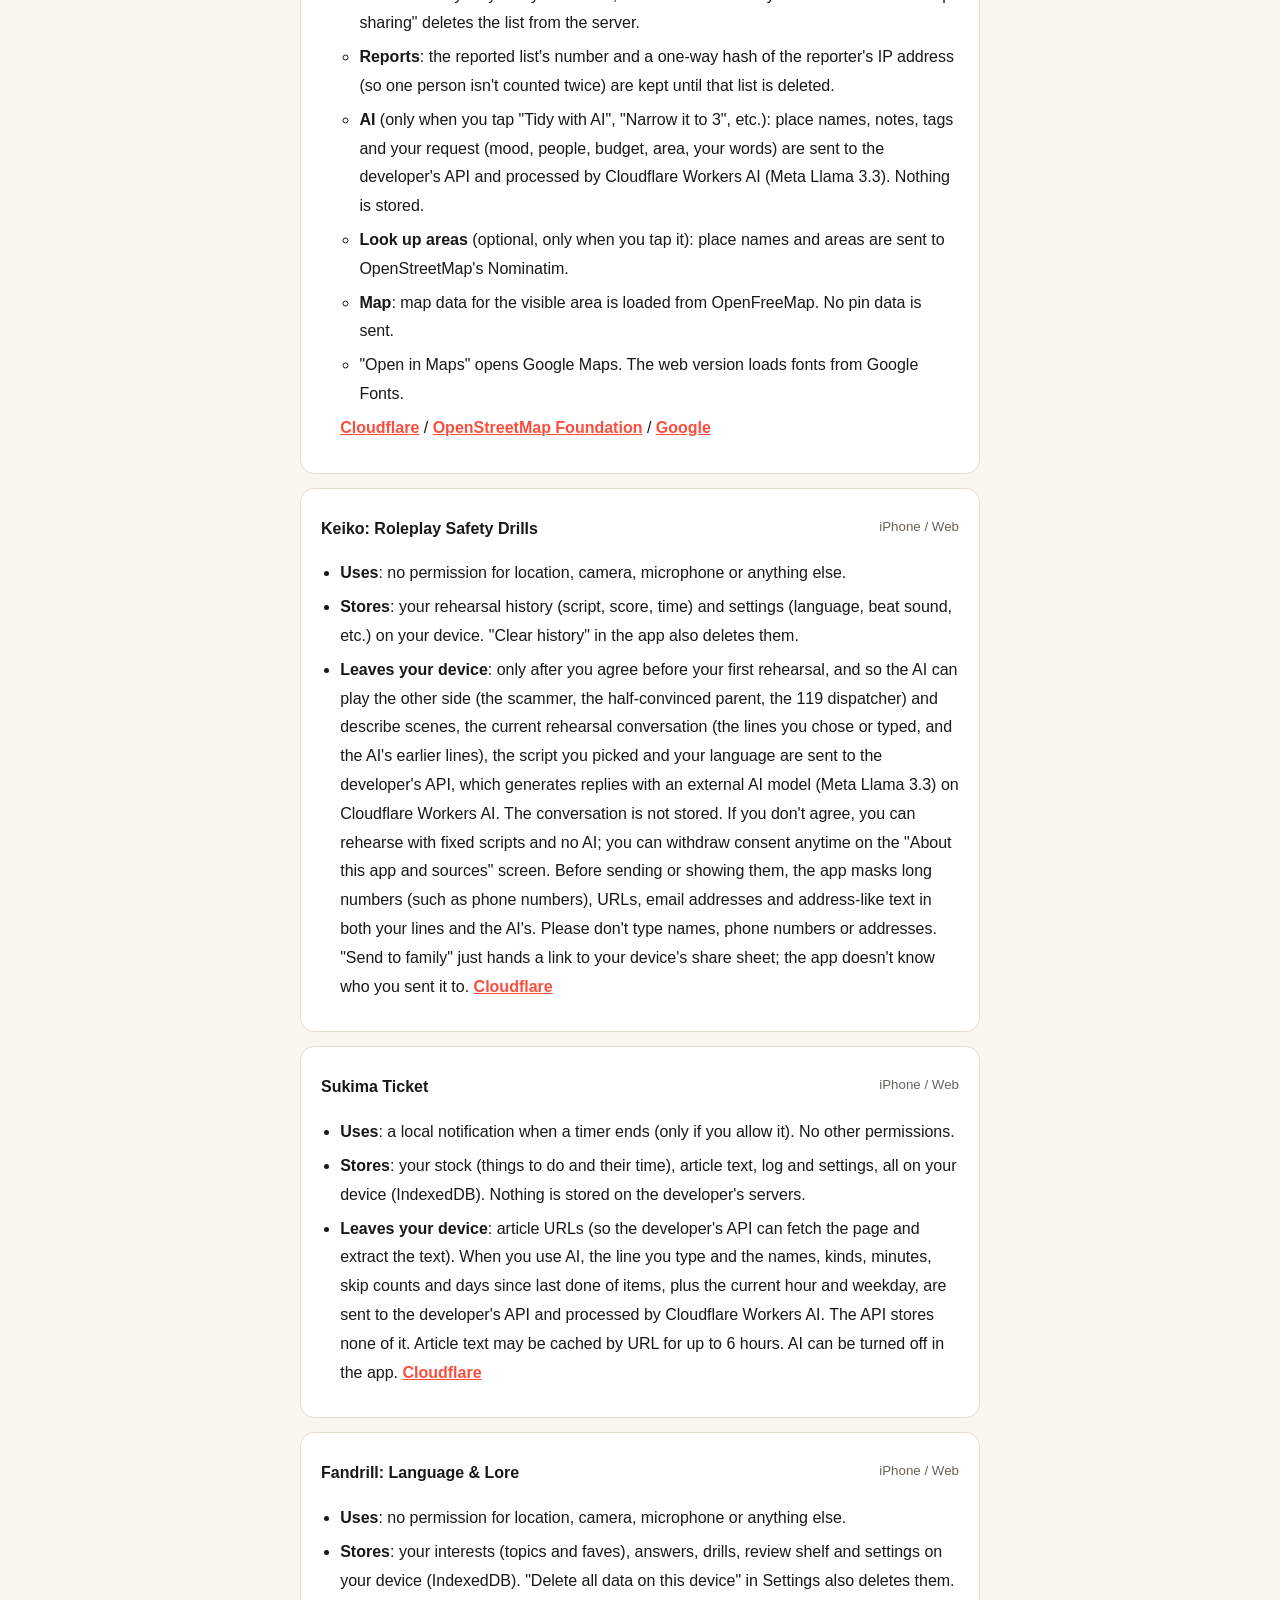
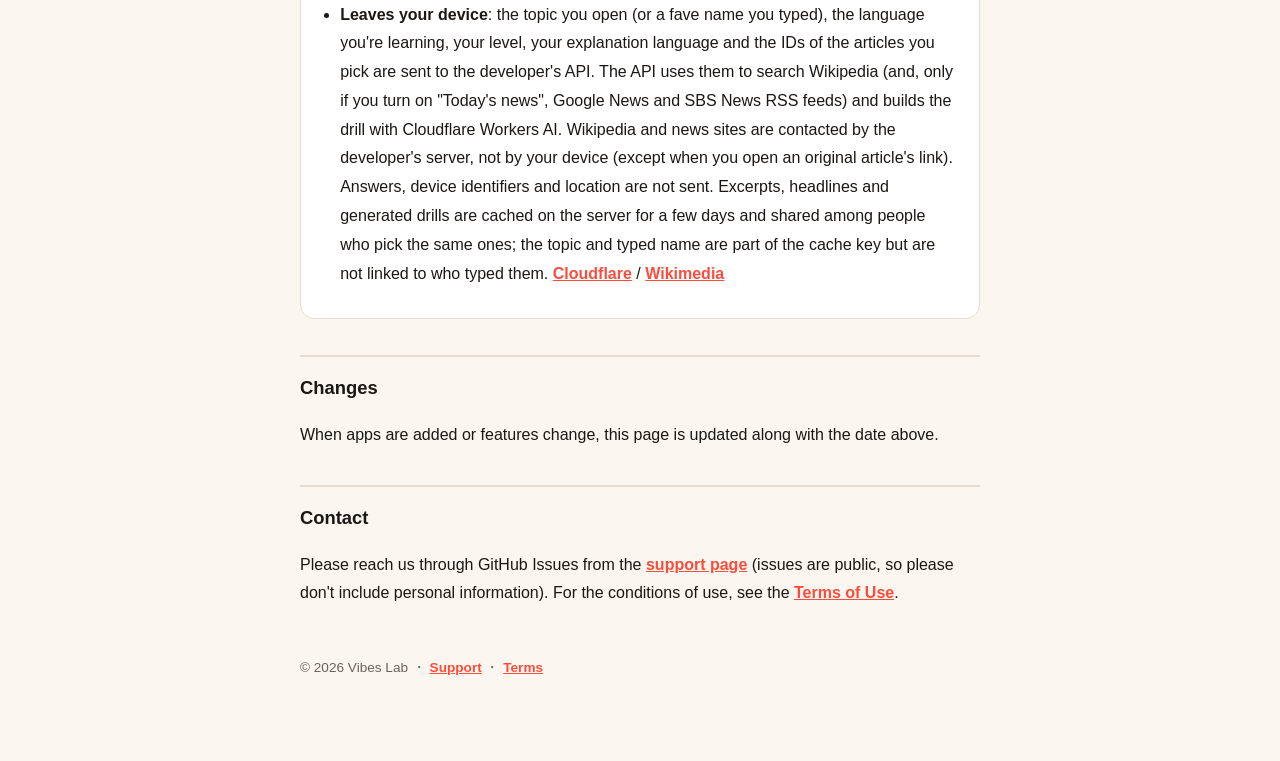
==== commit 7a6d5fd9: "privacy: Keiko の AI 送信を同意制・伏せ字の範囲拡大に合わせて更新" ====
--- a/privacy/index.html
+++ b/privacy/index.html
@@ -113,7 +113,7 @@
 <ul>
 <li><b>使う機能</b>: 位置情報・カメラ・マイクなどの許可は求めません。</li>
 <li><b>保存</b>: 稽古の記録（演目・点数・日時）と設定（言語・ガイド音など）を端末内に保存します。アプリ内の「記録を消す」でも消せます。</li>
-<li><b>端末の外に出るもの</b>: AI が相手役（詐欺の相手・だまされかけの親・119番の指令員）と場面を作るために、稽古中のやりとり（選んだ・入力した台詞と、それまでの相手の台詞）、選んだ演目と言語を開発者の API に送り、Cloudflare Workers AI で返事を作ります。会話は保存しません。台詞の中の長い数字（電話番号など）と URL は、送る前にアプリが伏せ字にします。名前などの個人情報は入力しないでください。「家族に送る」は端末の共有シートでリンクを渡すだけで、誰に送ったかをアプリは知りません。<a href="https://www.cloudflare.com/privacypolicy/" rel="noopener">Cloudflare</a></li>
+<li><b>端末の外に出るもの</b>: 最初の稽古の前に同意をうかがったうえで、AI が相手役（詐欺の相手・だまされかけの親・119番の指令員）と場面を作るために、稽古中のやりとり（選んだ・入力した台詞と、それまでの相手の台詞）、選んだ演目と言語を開発者の API に送り、Cloudflare Workers AI 上の外部の AI モデル（Meta Llama 3.3）で返事を作ります。会話は保存しません。同意しない場合は AI を使わず、決まった台本で稽古できます。同意は「このアプリと出典」の画面でいつでも取り消せます。あなたが入力した台詞も AI の台詞も、送る前・表示する前に、長い数字（電話番号など）・URL・メールアドレス・住所らしい表記をアプリが伏せ字にします。名前・電話番号・住所は入力しないでください。「家族に送る」は端末の共有シートでリンクを渡すだけで、誰に送ったかをアプリは知りません。<a href="https://www.cloudflare.com/privacypolicy/" rel="noopener">Cloudflare</a></li>
 </ul></section>
 
 <section class="app" id="sukima"><h3>スキマ切符（Sukima） <small>iPhone / Web</small></h3>
@@ -246,7 +246,7 @@
 <ul>
 <li><b>Uses</b>: no permission for location, camera, microphone or anything else.</li>
 <li><b>Stores</b>: your rehearsal history (script, score, time) and settings (language, beat sound, etc.) on your device. "Clear history" in the app also deletes them.</li>
-<li><b>Leaves your device</b>: so the AI can play the other side (the scammer, the half-convinced parent, the 119 dispatcher) and describe scenes, the current rehearsal conversation (the lines you chose or typed, and the AI's earlier lines), the script you picked and your language are sent to the developer's API, which generates replies with Cloudflare Workers AI. The conversation is not stored. The app masks long numbers (such as phone numbers) and URLs in your lines before sending. Please don't type names or other personal details. "Send to family" just hands a link to your device's share sheet; the app doesn't know who you sent it to. <a href="https://www.cloudflare.com/privacypolicy/" rel="noopener">Cloudflare</a></li>
+<li><b>Leaves your device</b>: only after you agree before your first rehearsal, and so the AI can play the other side (the scammer, the half-convinced parent, the 119 dispatcher) and describe scenes, the current rehearsal conversation (the lines you chose or typed, and the AI's earlier lines), the script you picked and your language are sent to the developer's API, which generates replies with an external AI model (Meta Llama 3.3) on Cloudflare Workers AI. The conversation is not stored. If you don't agree, you can rehearse with fixed scripts and no AI; you can withdraw consent anytime on the "About this app and sources" screen. Before sending or showing them, the app masks long numbers (such as phone numbers), URLs, email addresses and address-like text in both your lines and the AI's. Please don't type names, phone numbers or addresses. "Send to family" just hands a link to your device's share sheet; the app doesn't know who you sent it to. <a href="https://www.cloudflare.com/privacypolicy/" rel="noopener">Cloudflare</a></li>
 </ul></section>
 
 <section class="app" id="en-sukima"><h3>Sukima Ticket <small>iPhone / Web</small></h3>
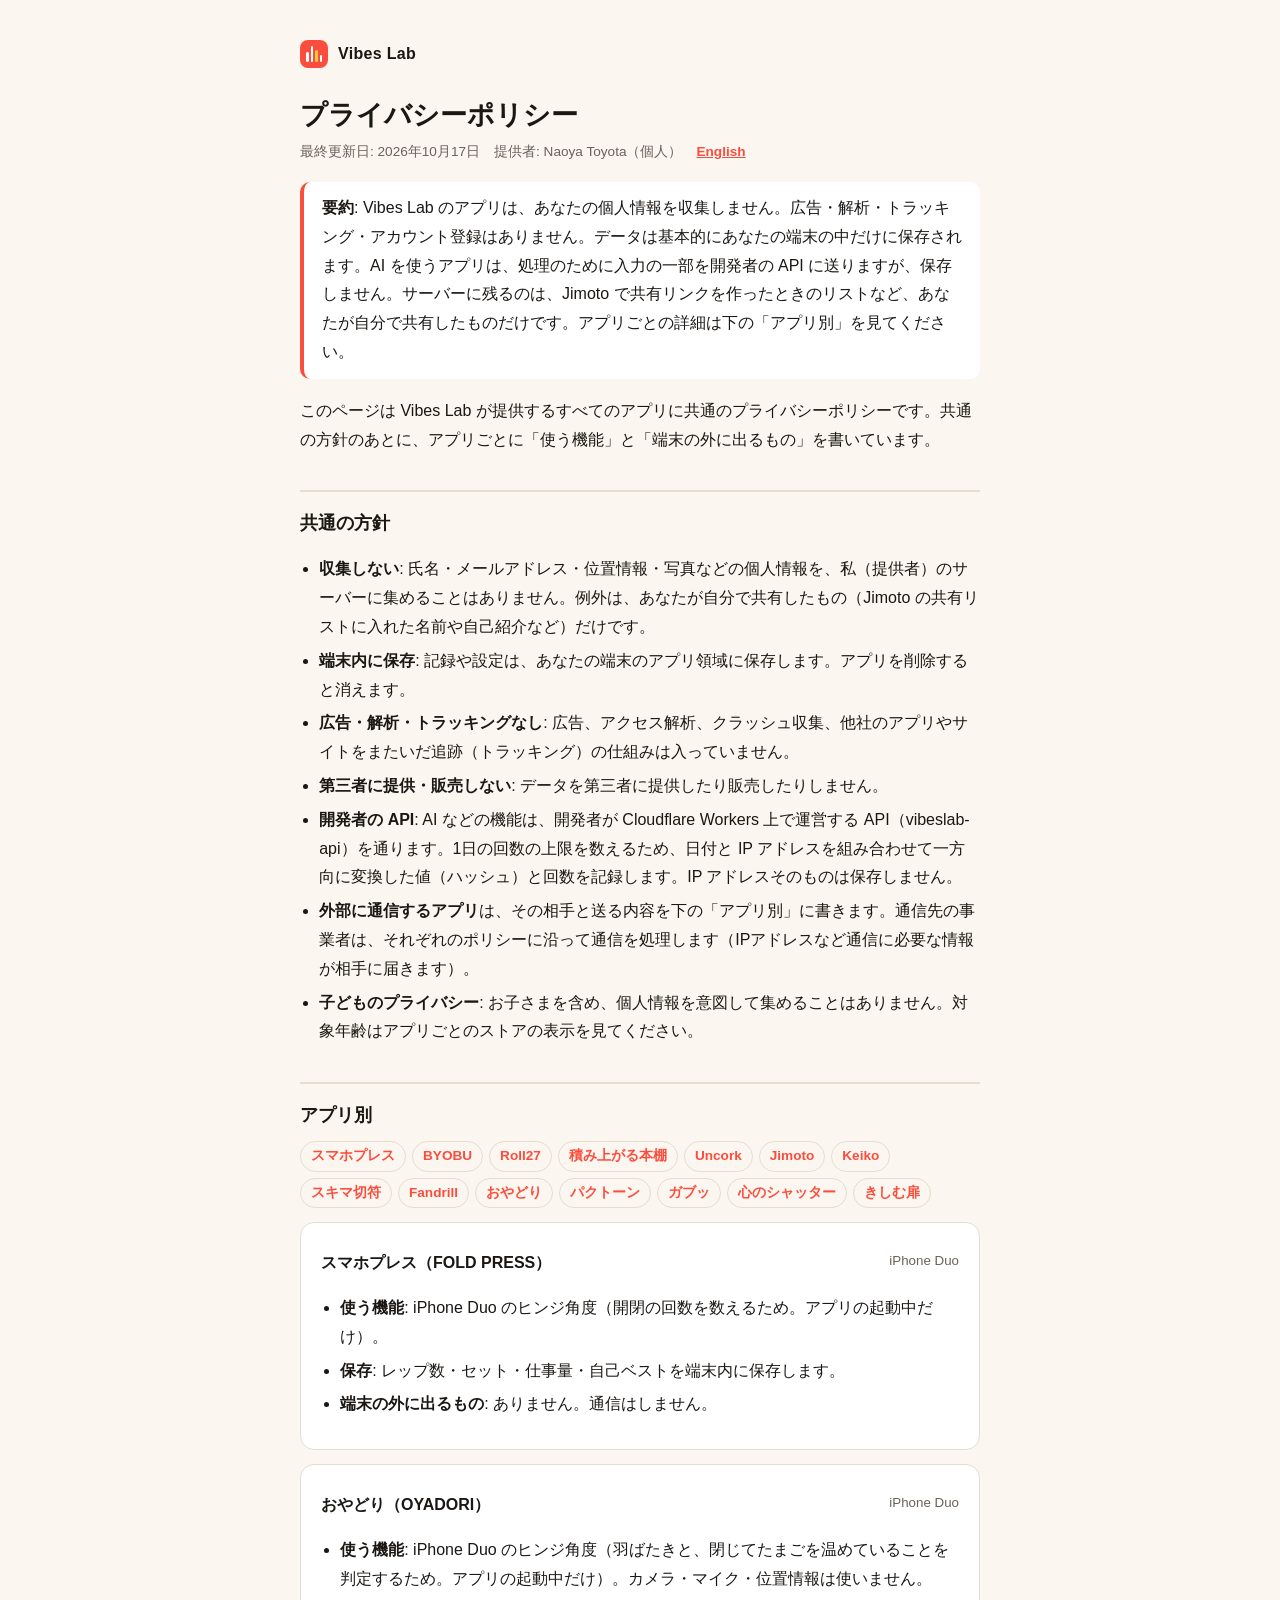
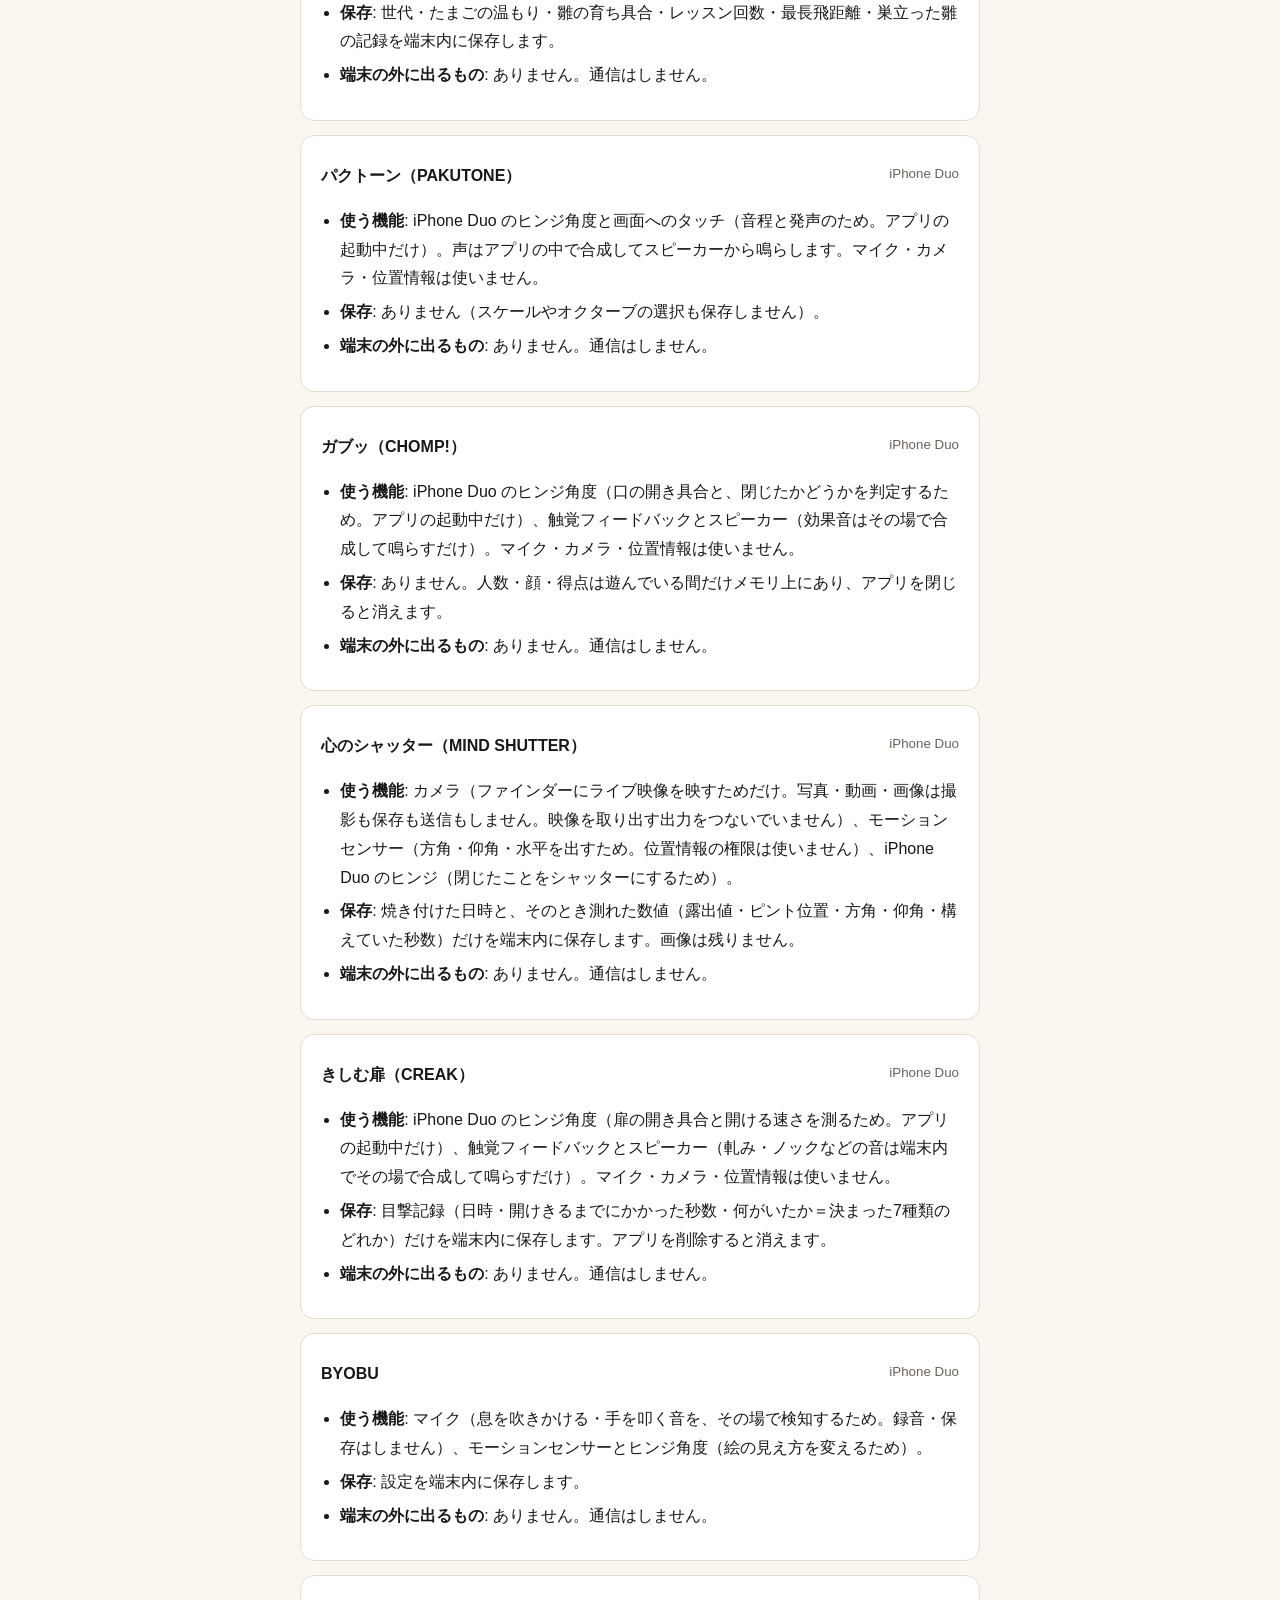
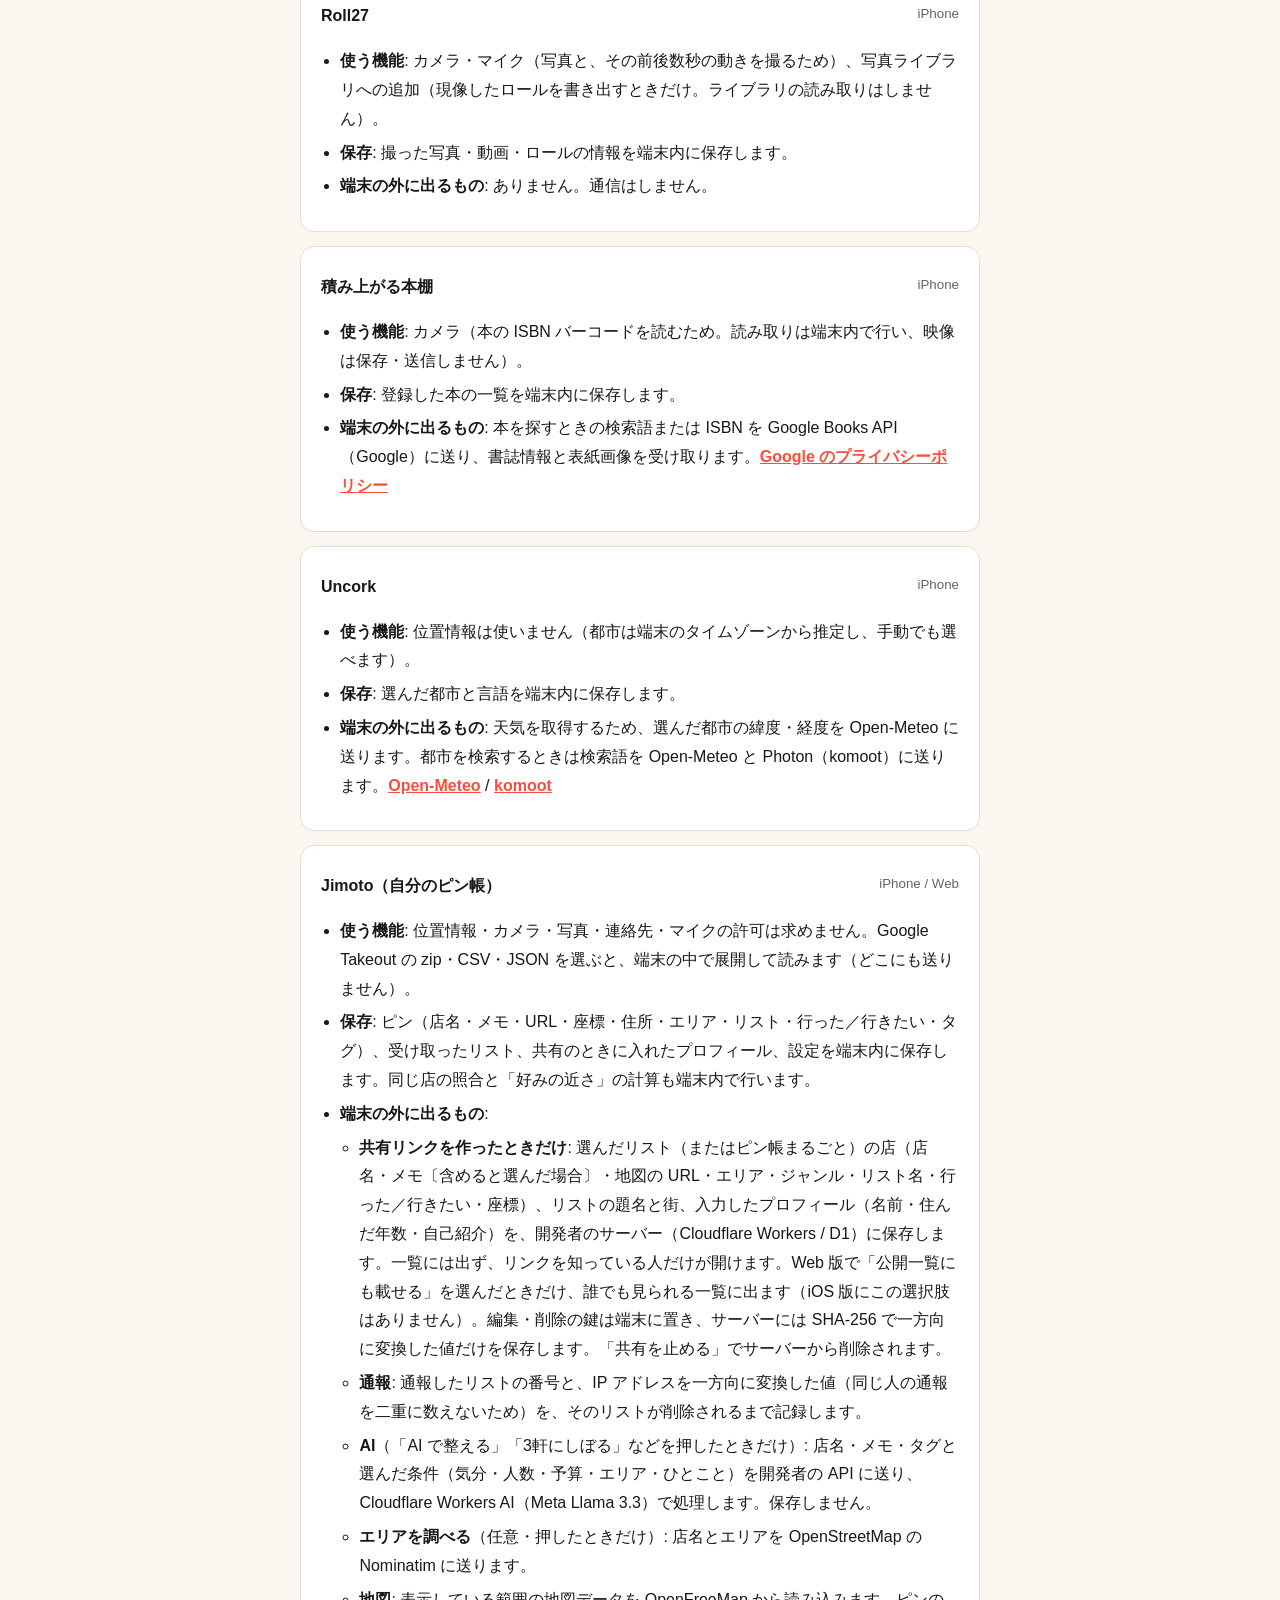
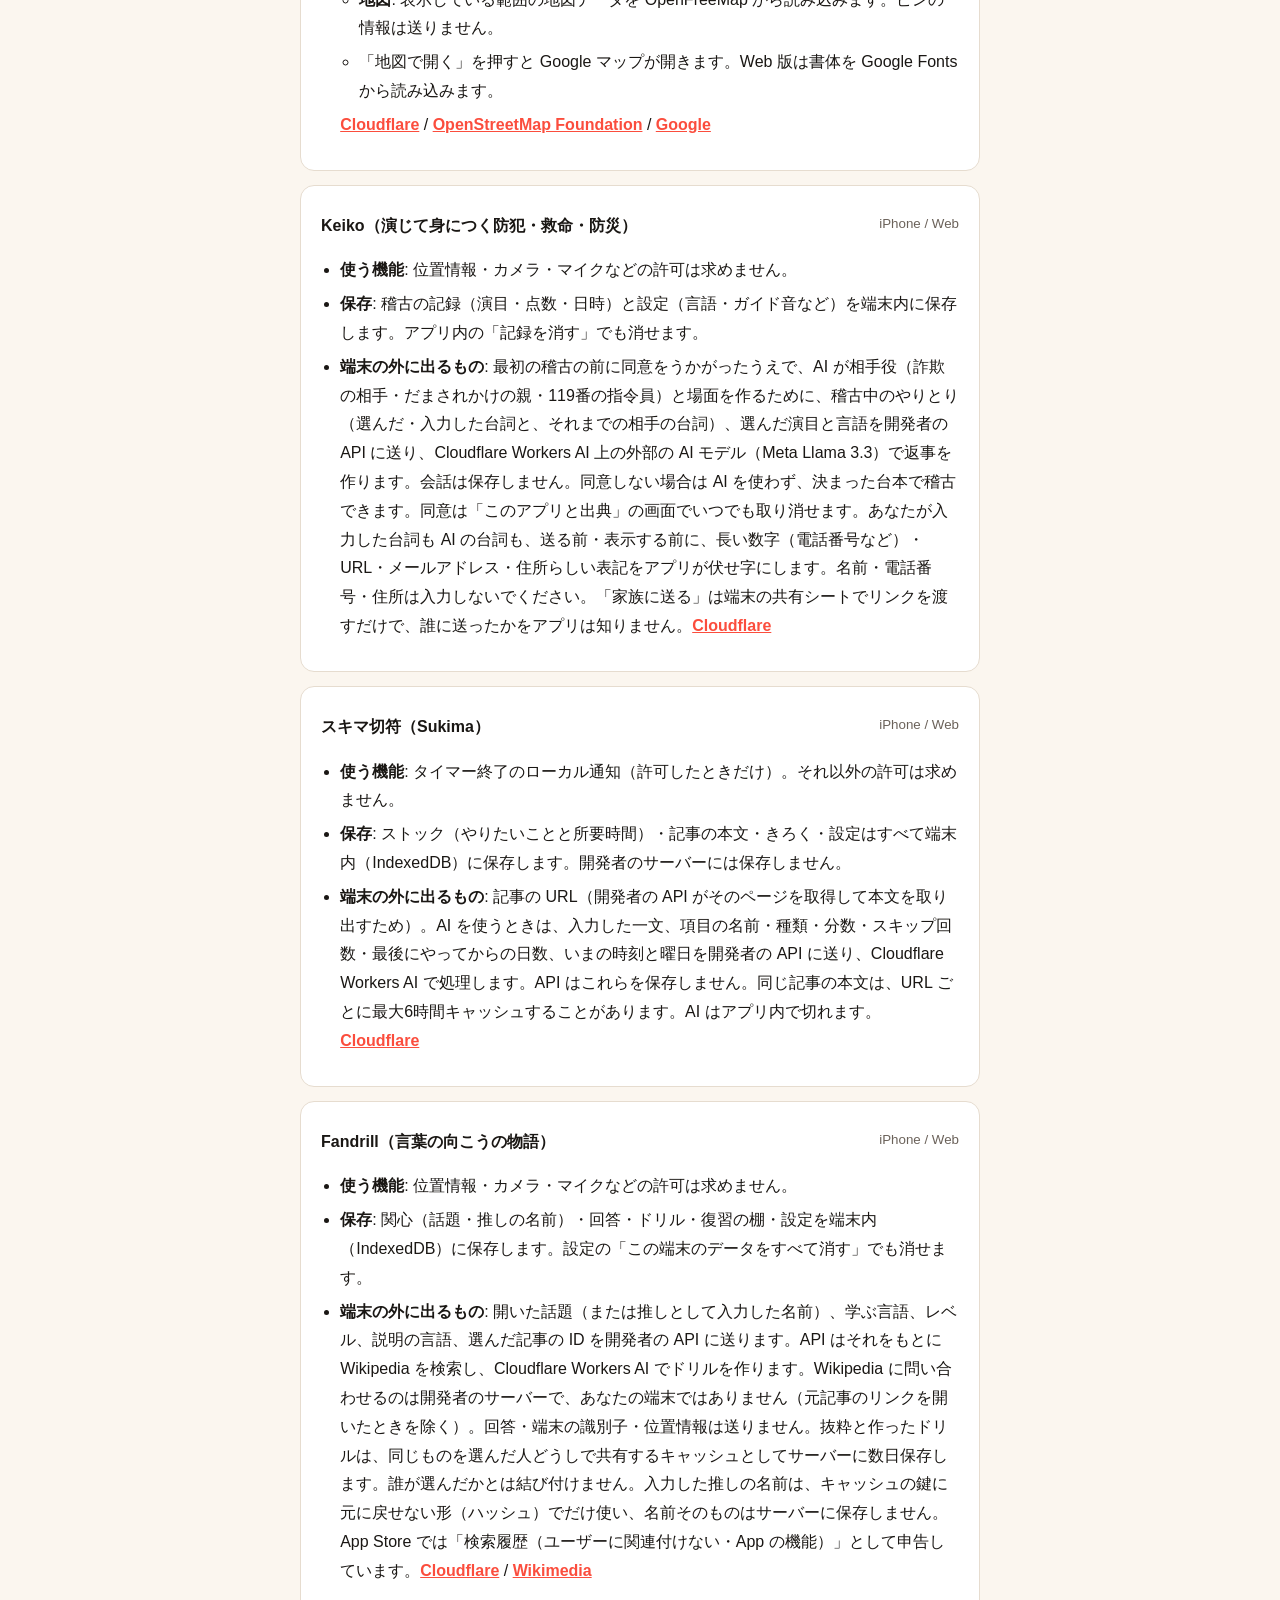
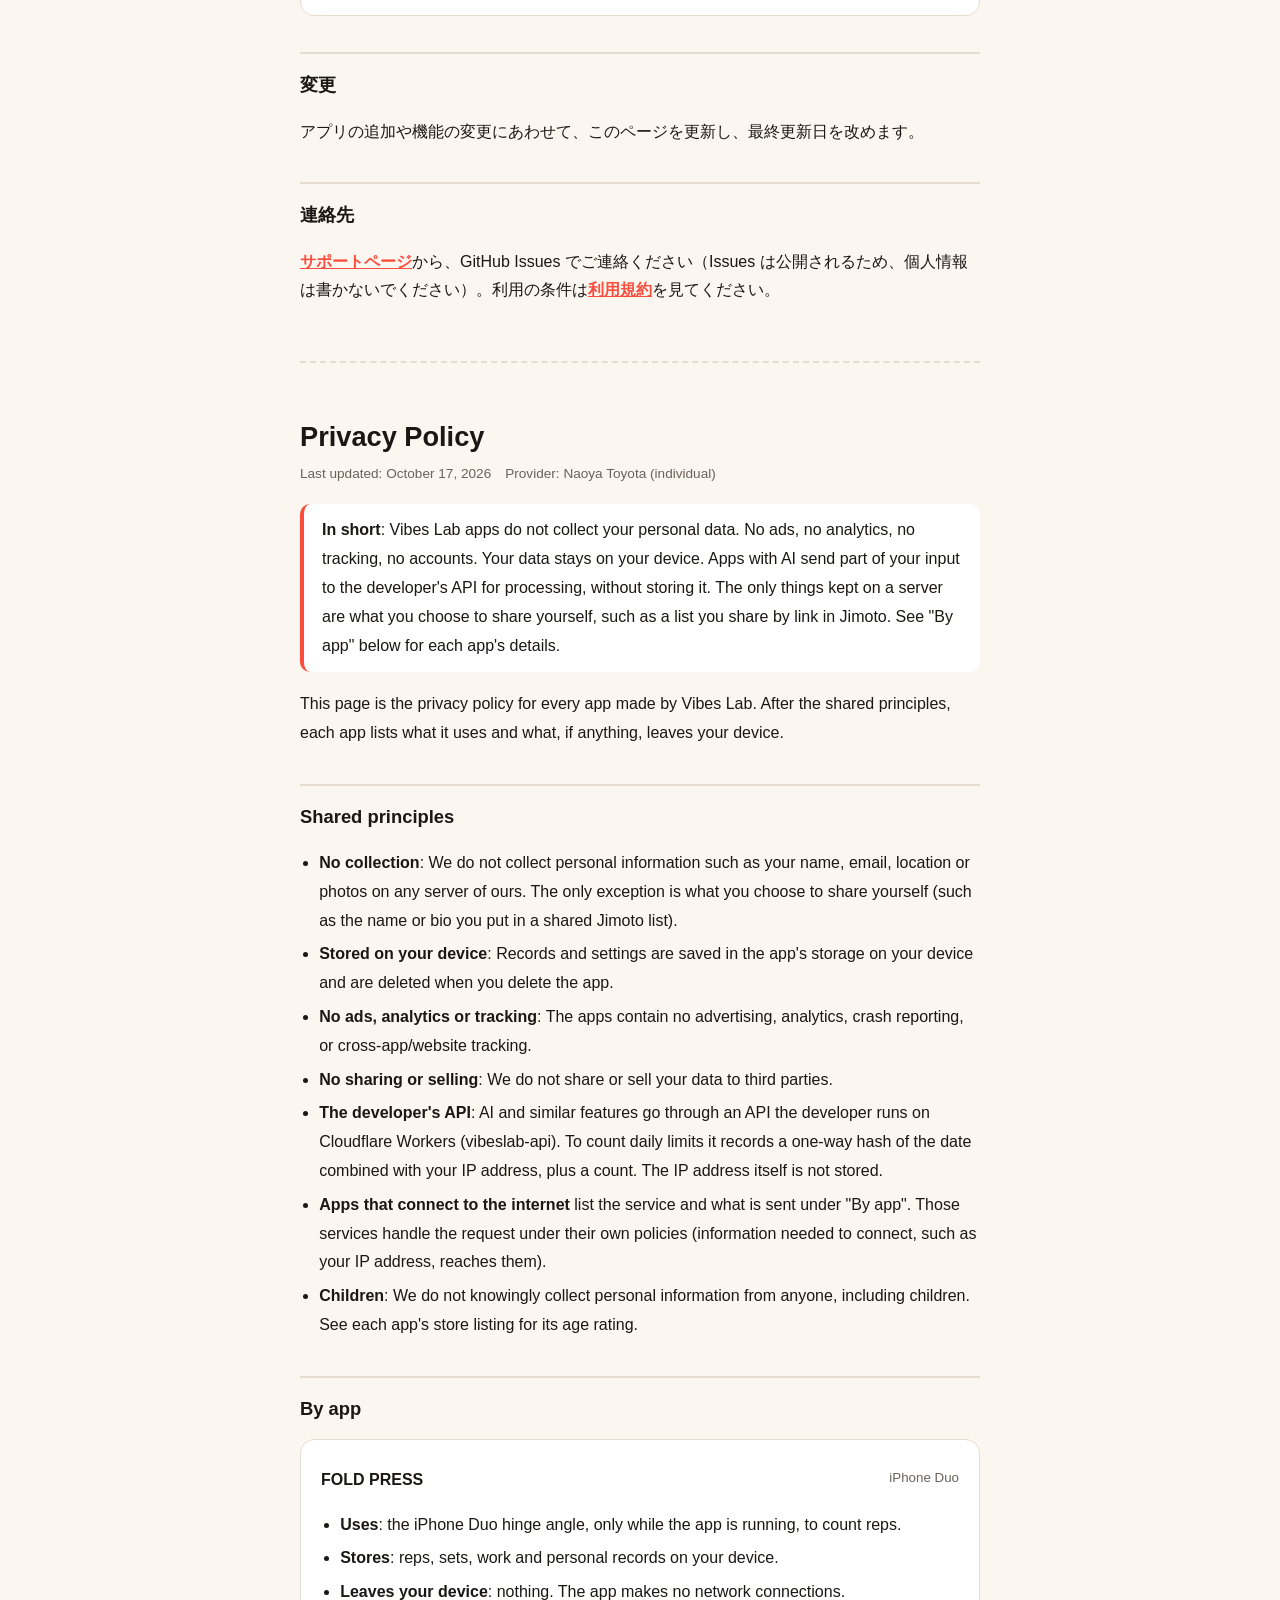
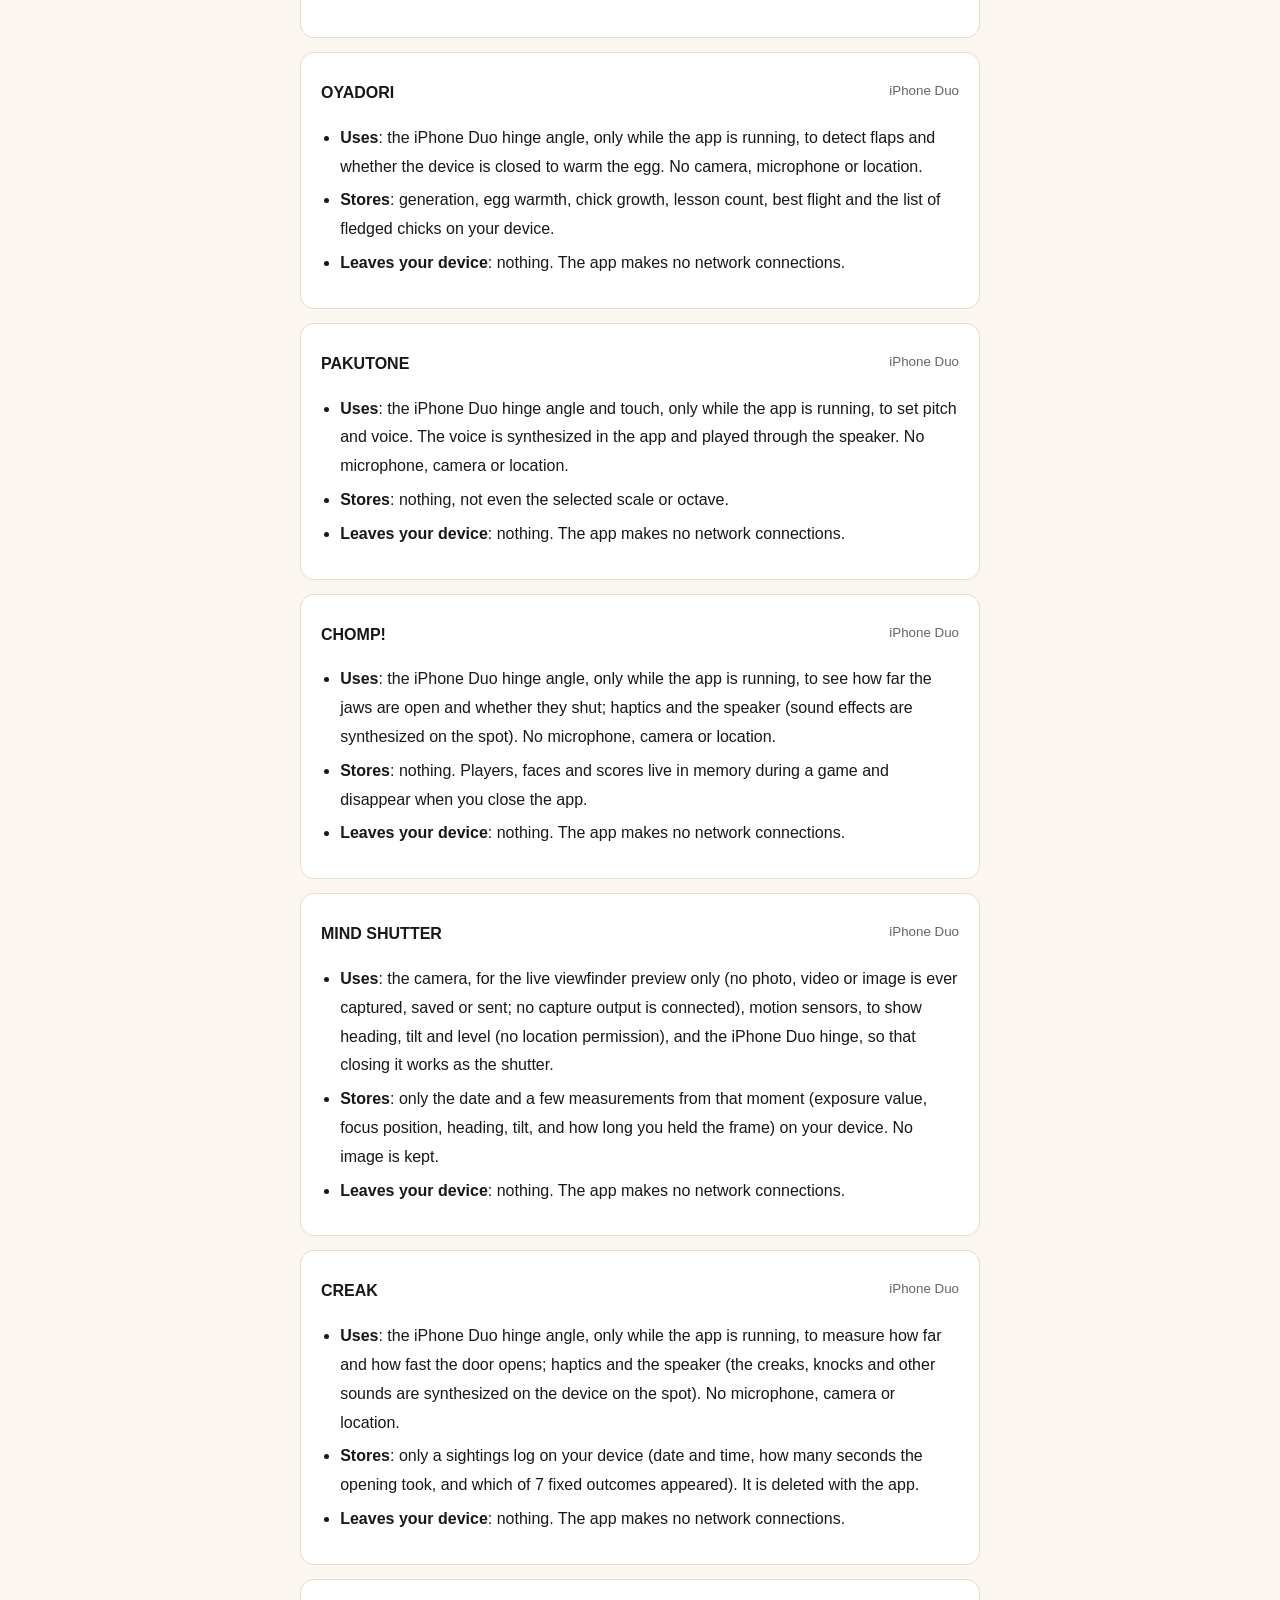
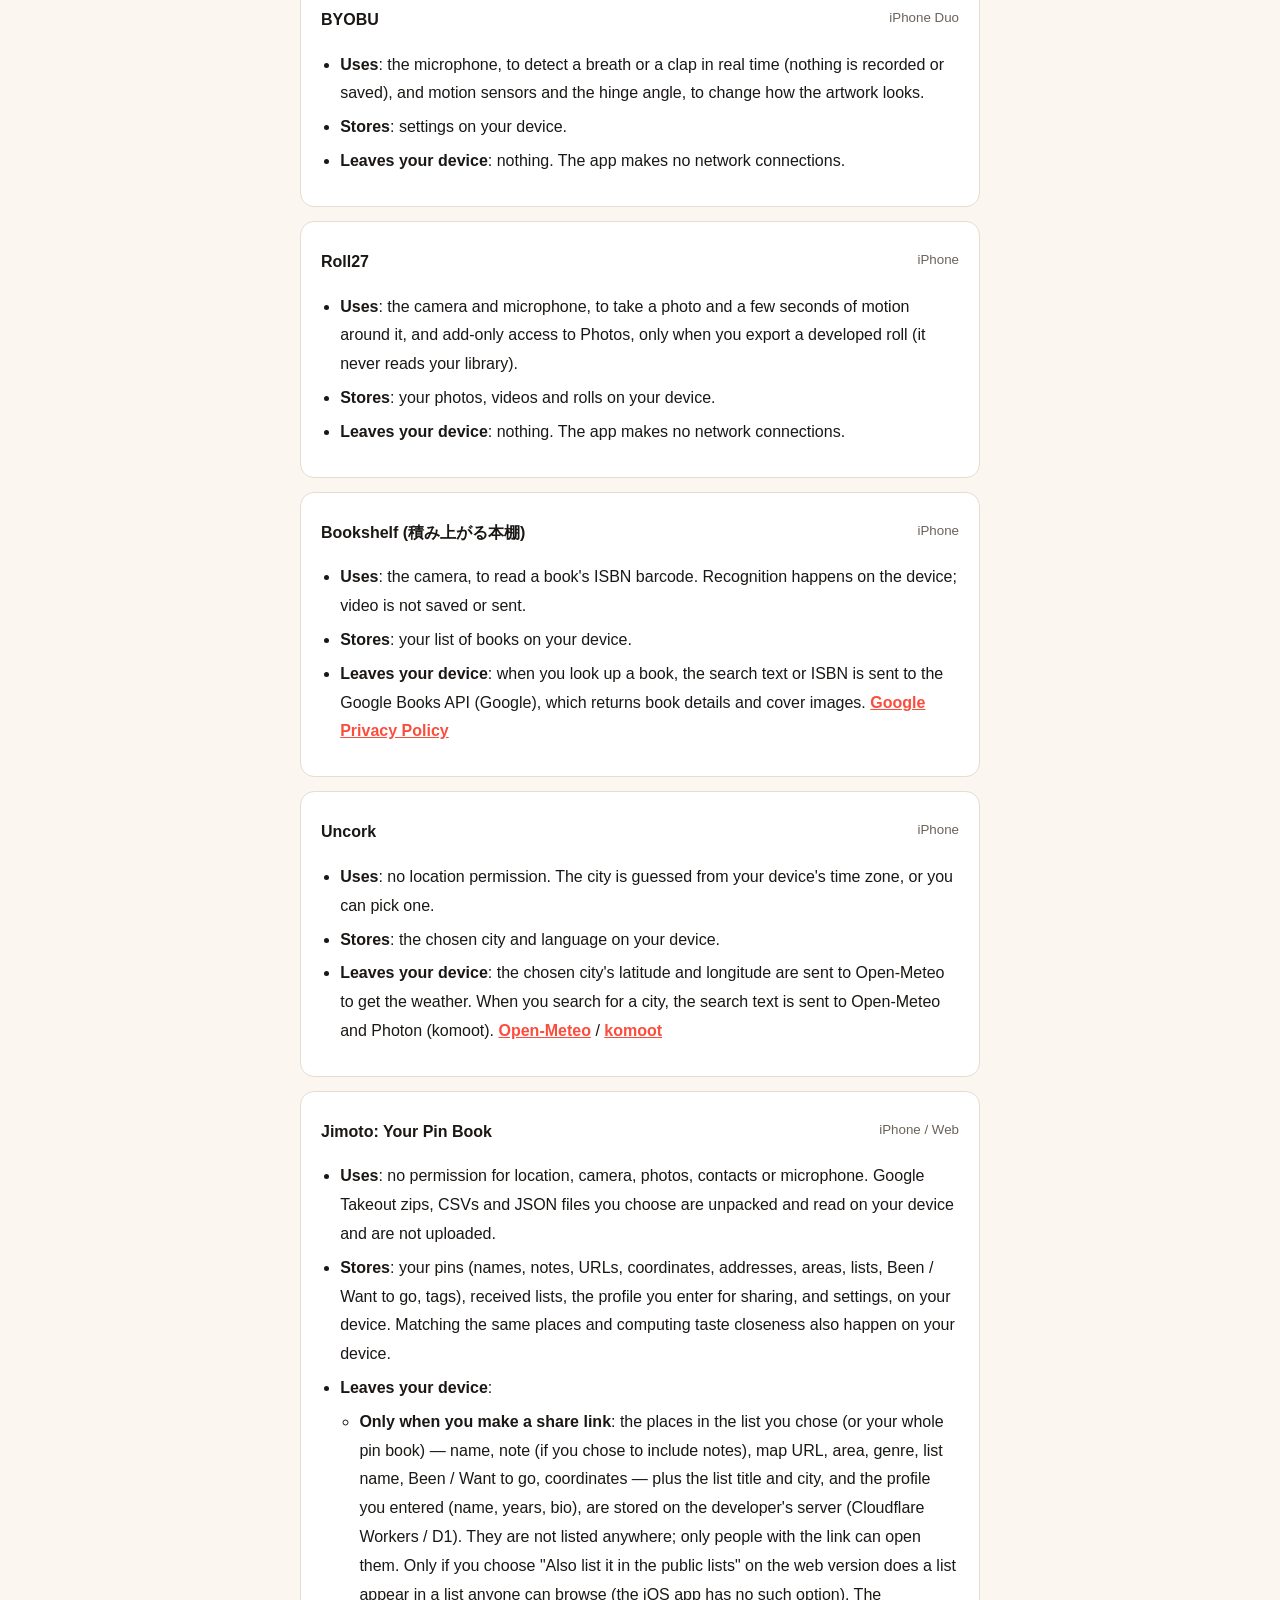
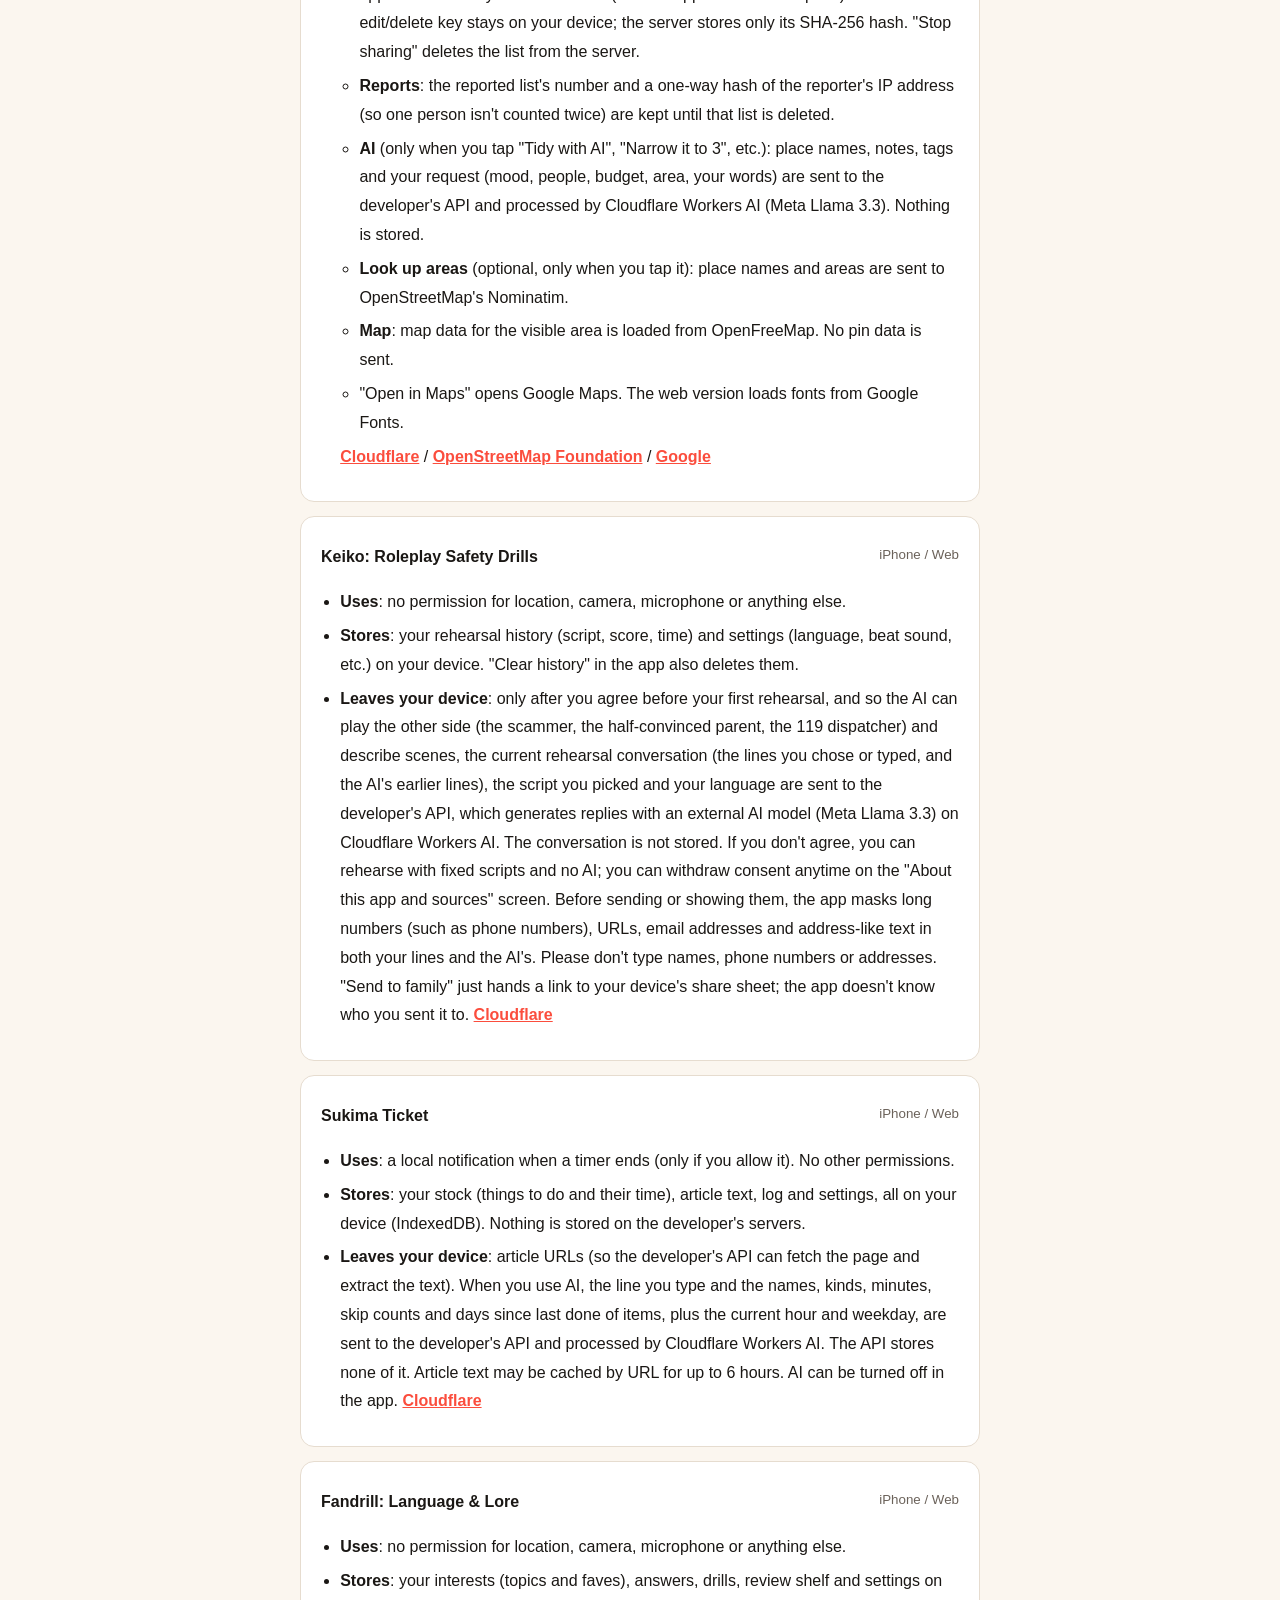
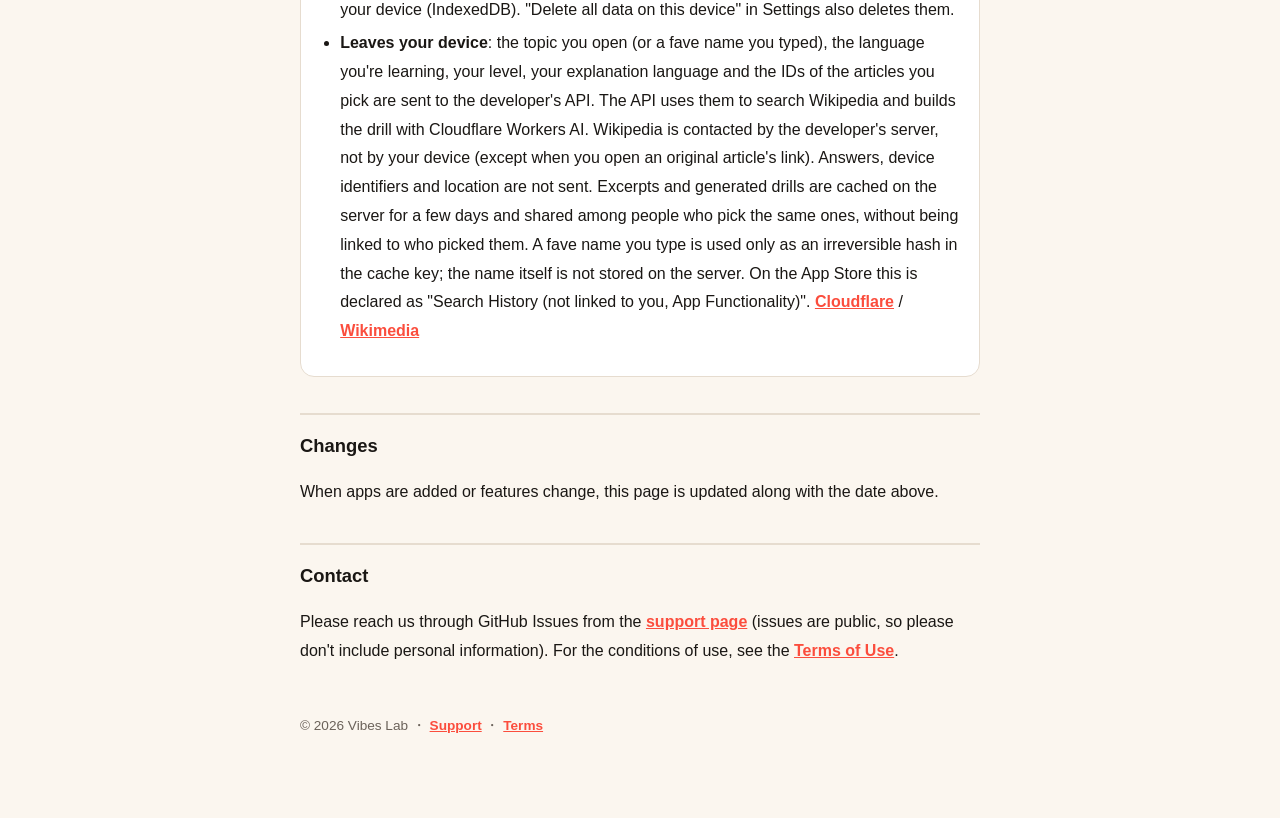
==== commit 7a252852: "privacy: Fandrill はニュースを使わず、推しの名前はハッシュのみ（v1.0）" ====
--- a/privacy/index.html
+++ b/privacy/index.html
@@ -127,7 +127,7 @@
 <ul>
 <li><b>使う機能</b>: 位置情報・カメラ・マイクなどの許可は求めません。</li>
 <li><b>保存</b>: 関心（話題・推しの名前）・回答・ドリル・復習の棚・設定を端末内（IndexedDB）に保存します。設定の「この端末のデータをすべて消す」でも消せます。</li>
-<li><b>端末の外に出るもの</b>: 開いた話題（または推しとして入力した名前）、学ぶ言語、レベル、説明の言語、選んだ記事の ID を開発者の API に送ります。API はそれをもとに Wikipedia（「今日の話題」をオンにしたときは Google ニュースと SBS ニュースの RSS も）を検索し、Cloudflare Workers AI でドリルを作ります。Wikipedia やニュースサイトに問い合わせるのは開発者のサーバーで、あなたの端末ではありません（元記事のリンクを開いたときを除く）。回答・端末の識別子・位置情報は送りません。抜粋・見出し・作ったドリルは、同じものを選んだ人どうしで共有するキャッシュとしてサーバーに数日保存します。話題と入力した名前はキャッシュの見出しに含まれますが、誰が入力したかとは結び付けません。<a href="https://www.cloudflare.com/privacypolicy/" rel="noopener">Cloudflare</a> / <a href="https://foundation.wikimedia.org/wiki/Policy:Privacy_policy" rel="noopener">Wikimedia</a></li>
+<li><b>端末の外に出るもの</b>: 開いた話題（または推しとして入力した名前）、学ぶ言語、レベル、説明の言語、選んだ記事の ID を開発者の API に送ります。API はそれをもとに Wikipedia を検索し、Cloudflare Workers AI でドリルを作ります。Wikipedia に問い合わせるのは開発者のサーバーで、あなたの端末ではありません（元記事のリンクを開いたときを除く）。回答・端末の識別子・位置情報は送りません。抜粋と作ったドリルは、同じものを選んだ人どうしで共有するキャッシュとしてサーバーに数日保存します。誰が選んだかとは結び付けません。入力した推しの名前は、キャッシュの鍵に元に戻せない形（ハッシュ）でだけ使い、名前そのものはサーバーに保存しません。App Store では「検索履歴（ユーザーに関連付けない・App の機能）」として申告しています。<a href="https://www.cloudflare.com/privacypolicy/" rel="noopener">Cloudflare</a> / <a href="https://foundation.wikimedia.org/wiki/Policy:Privacy_policy" rel="noopener">Wikimedia</a></li>
 </ul></section>
 
 <h2>変更</h2>
@@ -260,7 +260,7 @@
 <ul>
 <li><b>Uses</b>: no permission for location, camera, microphone or anything else.</li>
 <li><b>Stores</b>: your interests (topics and faves), answers, drills, review shelf and settings on your device (IndexedDB). "Delete all data on this device" in Settings also deletes them.</li>
-<li><b>Leaves your device</b>: the topic you open (or a fave name you typed), the language you're learning, your level, your explanation language and the IDs of the articles you pick are sent to the developer's API. The API uses them to search Wikipedia (and, only if you turn on "Today's news", Google News and SBS News RSS feeds) and builds the drill with Cloudflare Workers AI. Wikipedia and news sites are contacted by the developer's server, not by your device (except when you open an original article's link). Answers, device identifiers and location are not sent. Excerpts, headlines and generated drills are cached on the server for a few days and shared among people who pick the same ones; the topic and typed name are part of the cache key but are not linked to who typed them. <a href="https://www.cloudflare.com/privacypolicy/" rel="noopener">Cloudflare</a> / <a href="https://foundation.wikimedia.org/wiki/Policy:Privacy_policy" rel="noopener">Wikimedia</a></li>
+<li><b>Leaves your device</b>: the topic you open (or a fave name you typed), the language you're learning, your level, your explanation language and the IDs of the articles you pick are sent to the developer's API. The API uses them to search Wikipedia and builds the drill with Cloudflare Workers AI. Wikipedia is contacted by the developer's server, not by your device (except when you open an original article's link). Answers, device identifiers and location are not sent. Excerpts and generated drills are cached on the server for a few days and shared among people who pick the same ones, without being linked to who picked them. A fave name you type is used only as an irreversible hash in the cache key; the name itself is not stored on the server. On the App Store this is declared as "Search History (not linked to you, App Functionality)". <a href="https://www.cloudflare.com/privacypolicy/" rel="noopener">Cloudflare</a> / <a href="https://foundation.wikimedia.org/wiki/Policy:Privacy_policy" rel="noopener">Wikimedia</a></li>
 </ul></section>
 
 <h2>Changes</h2>
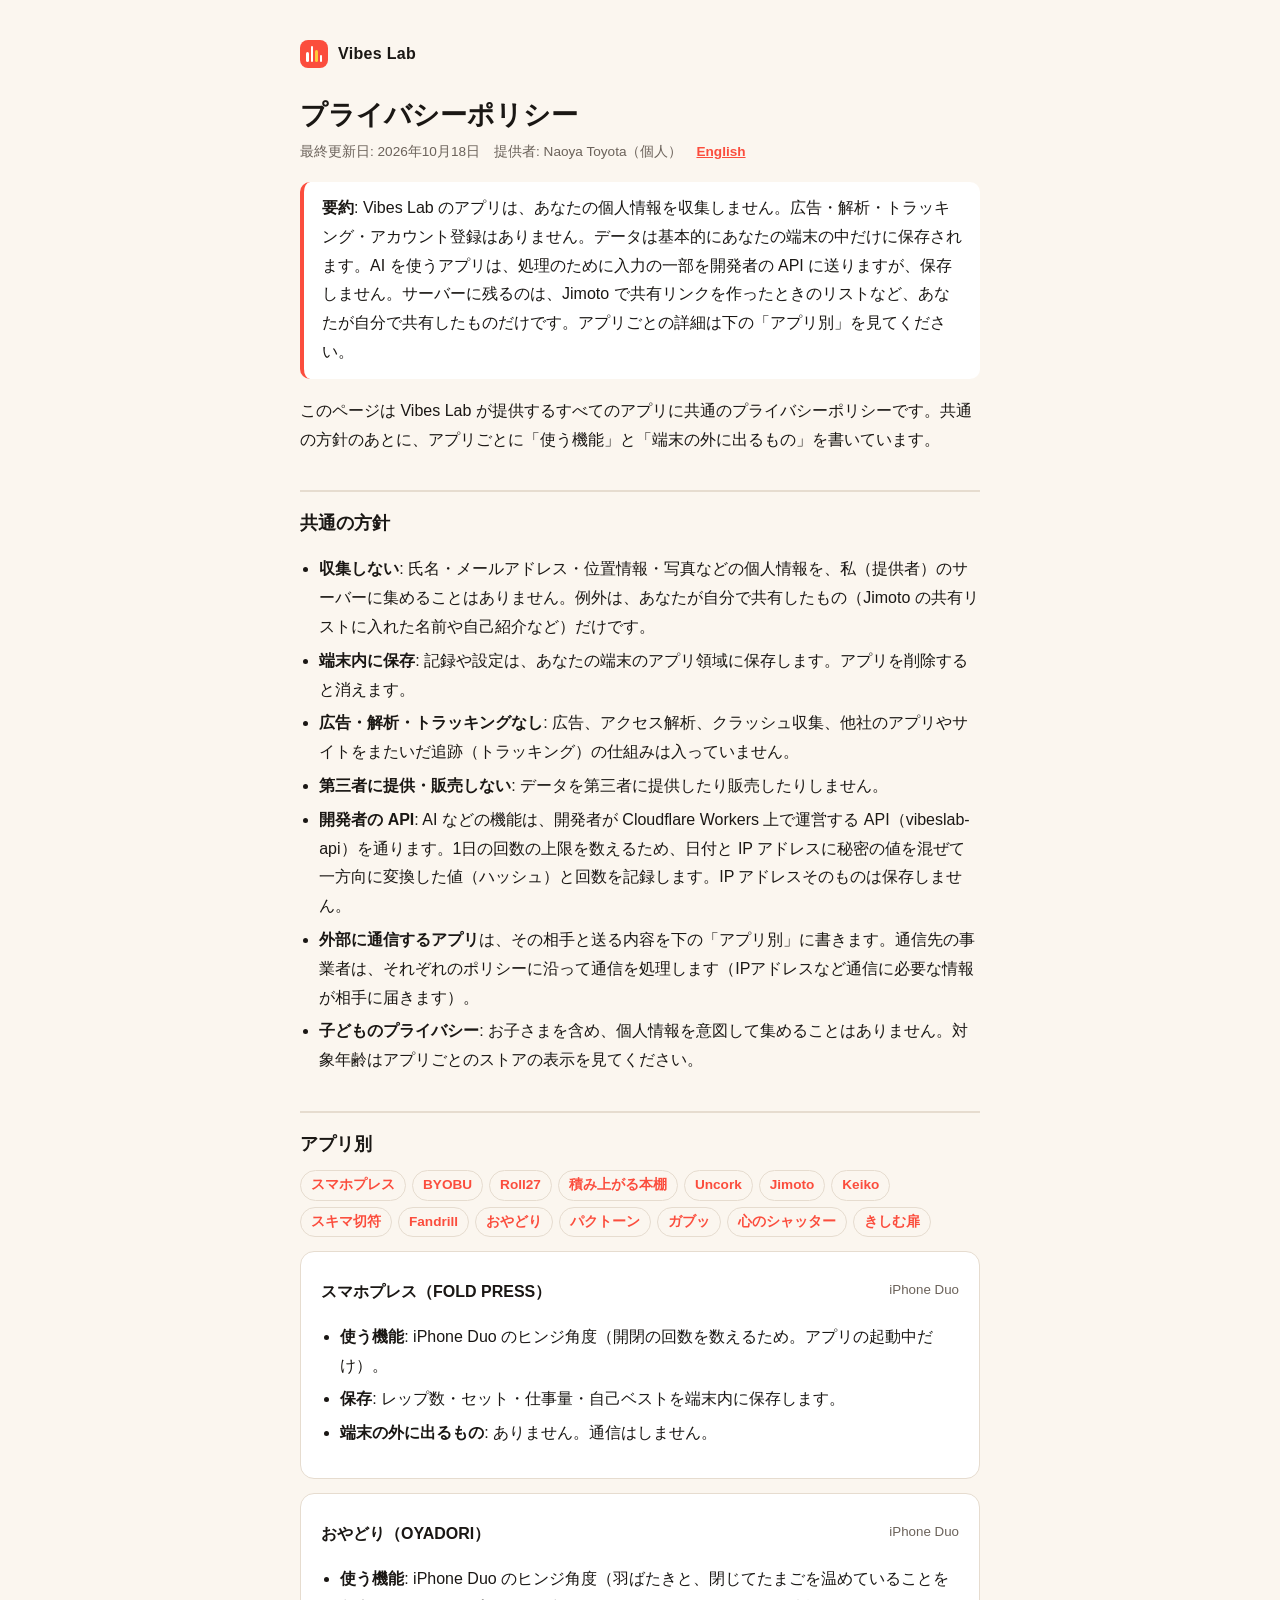
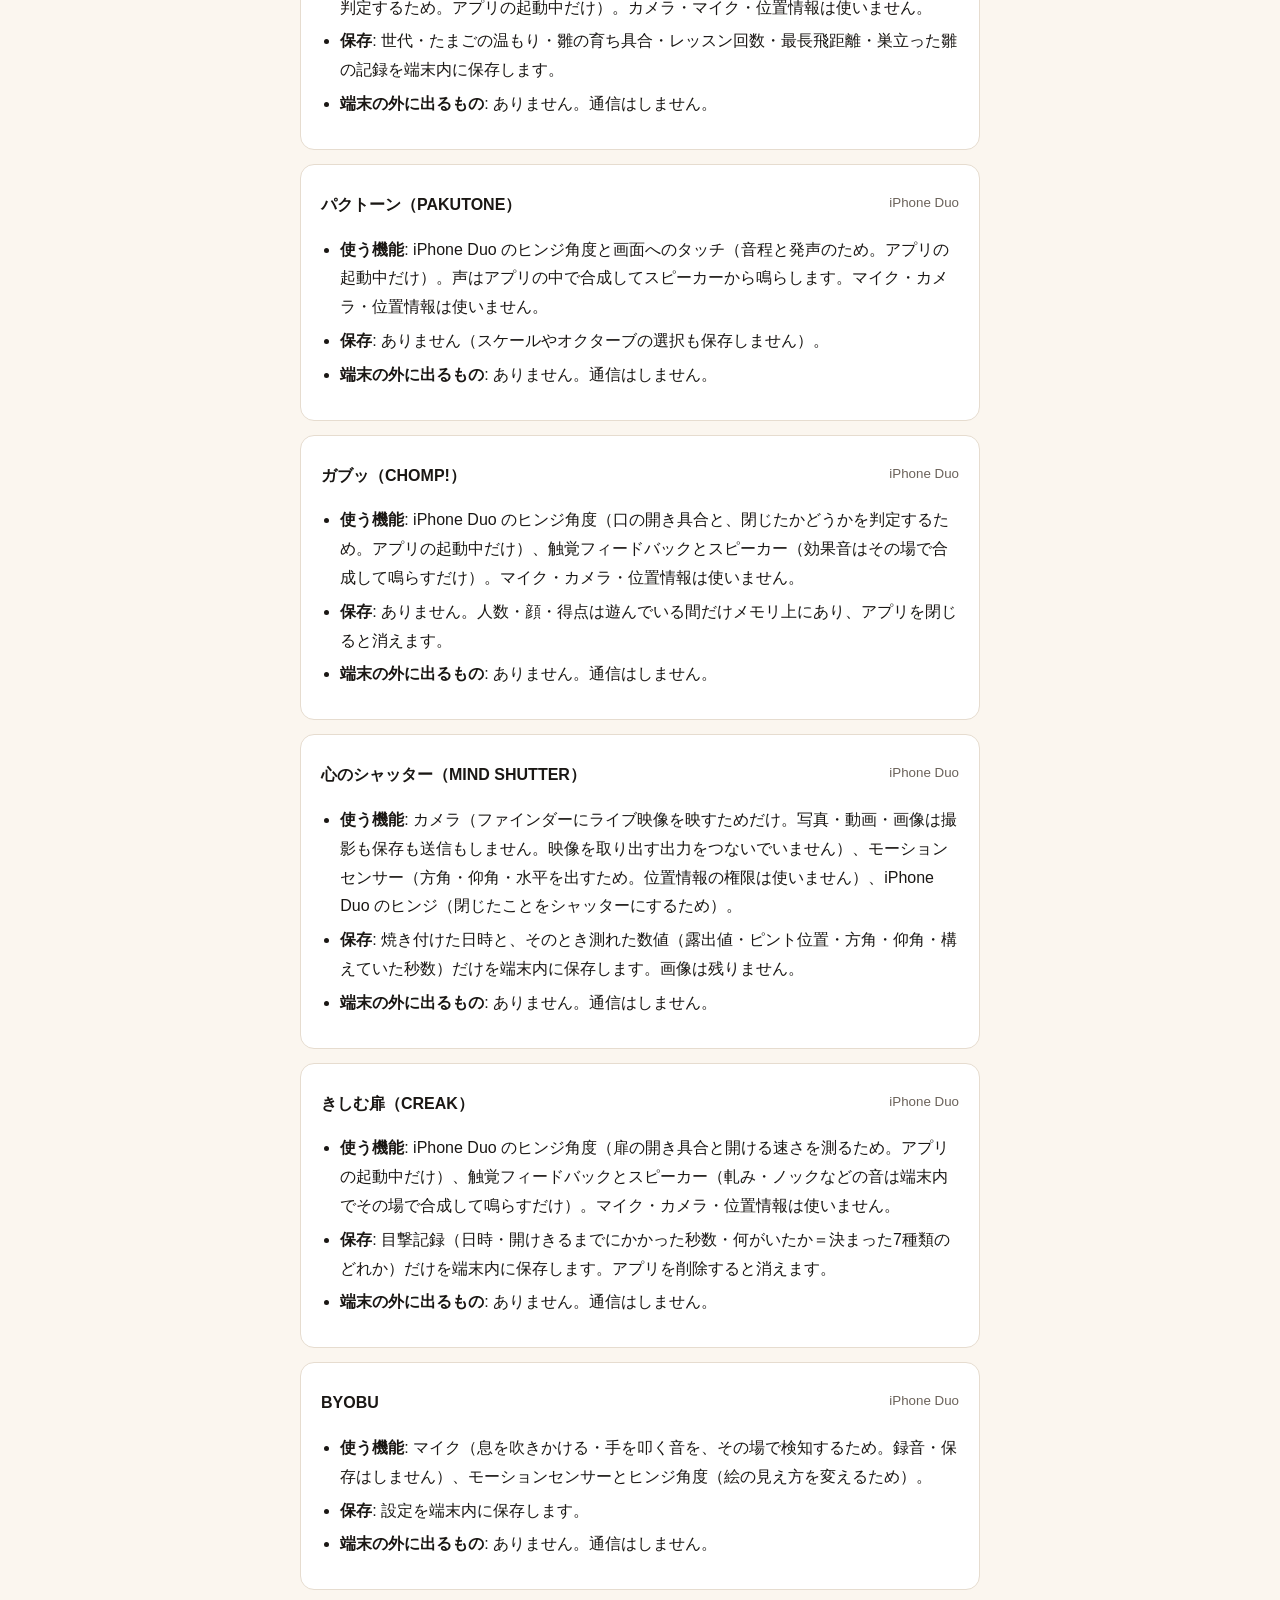
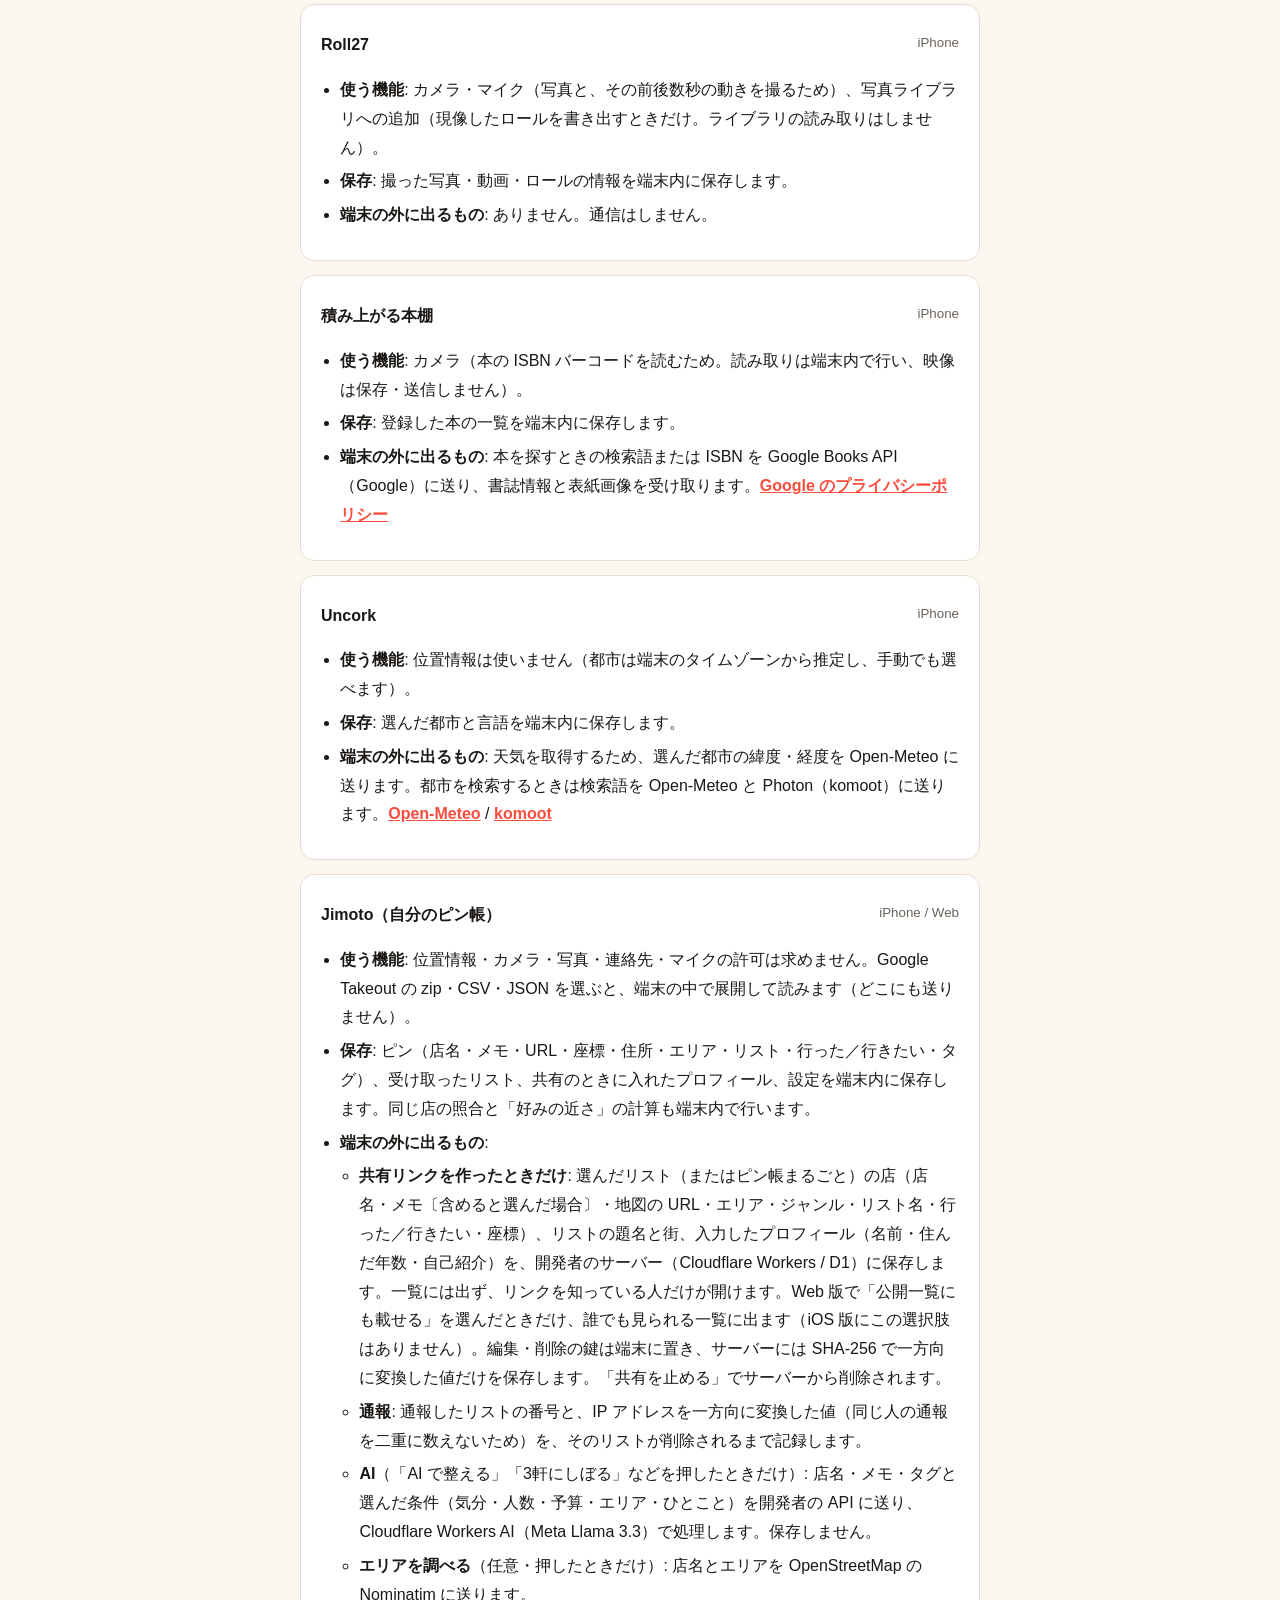
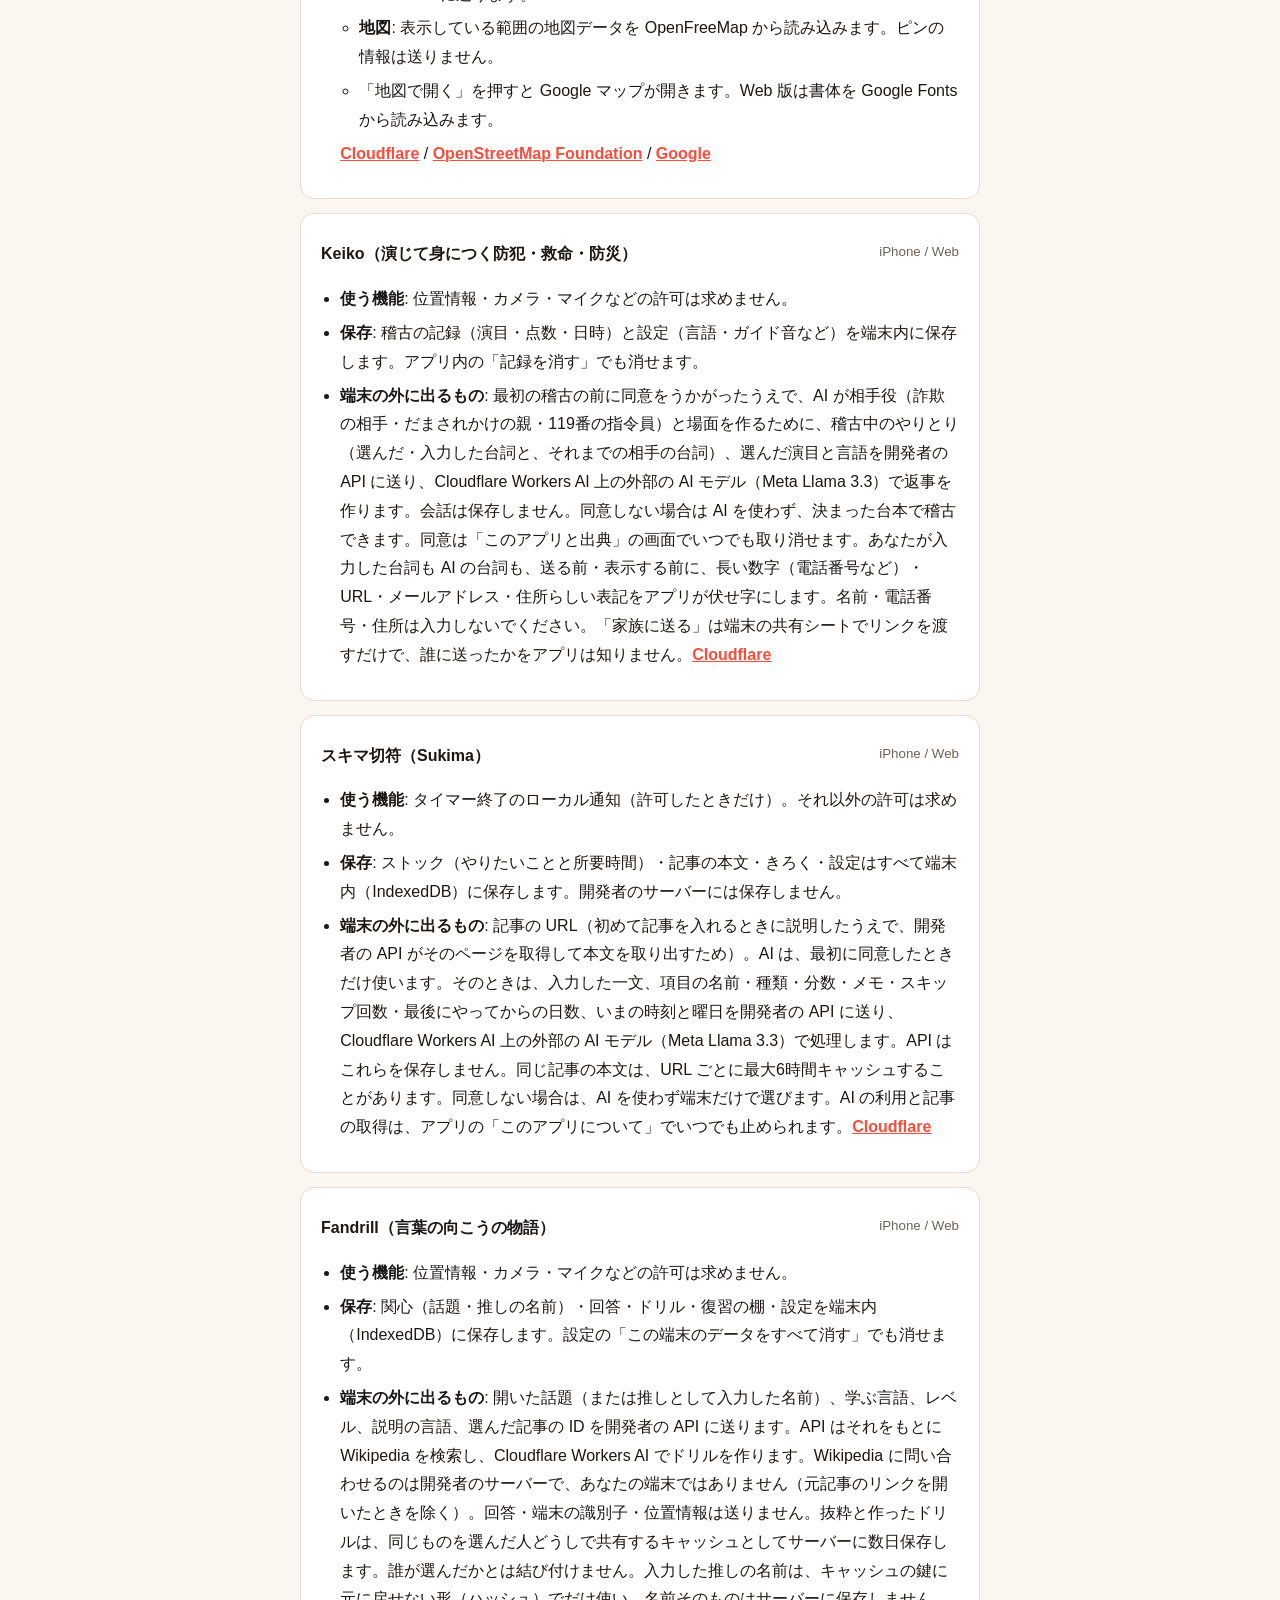
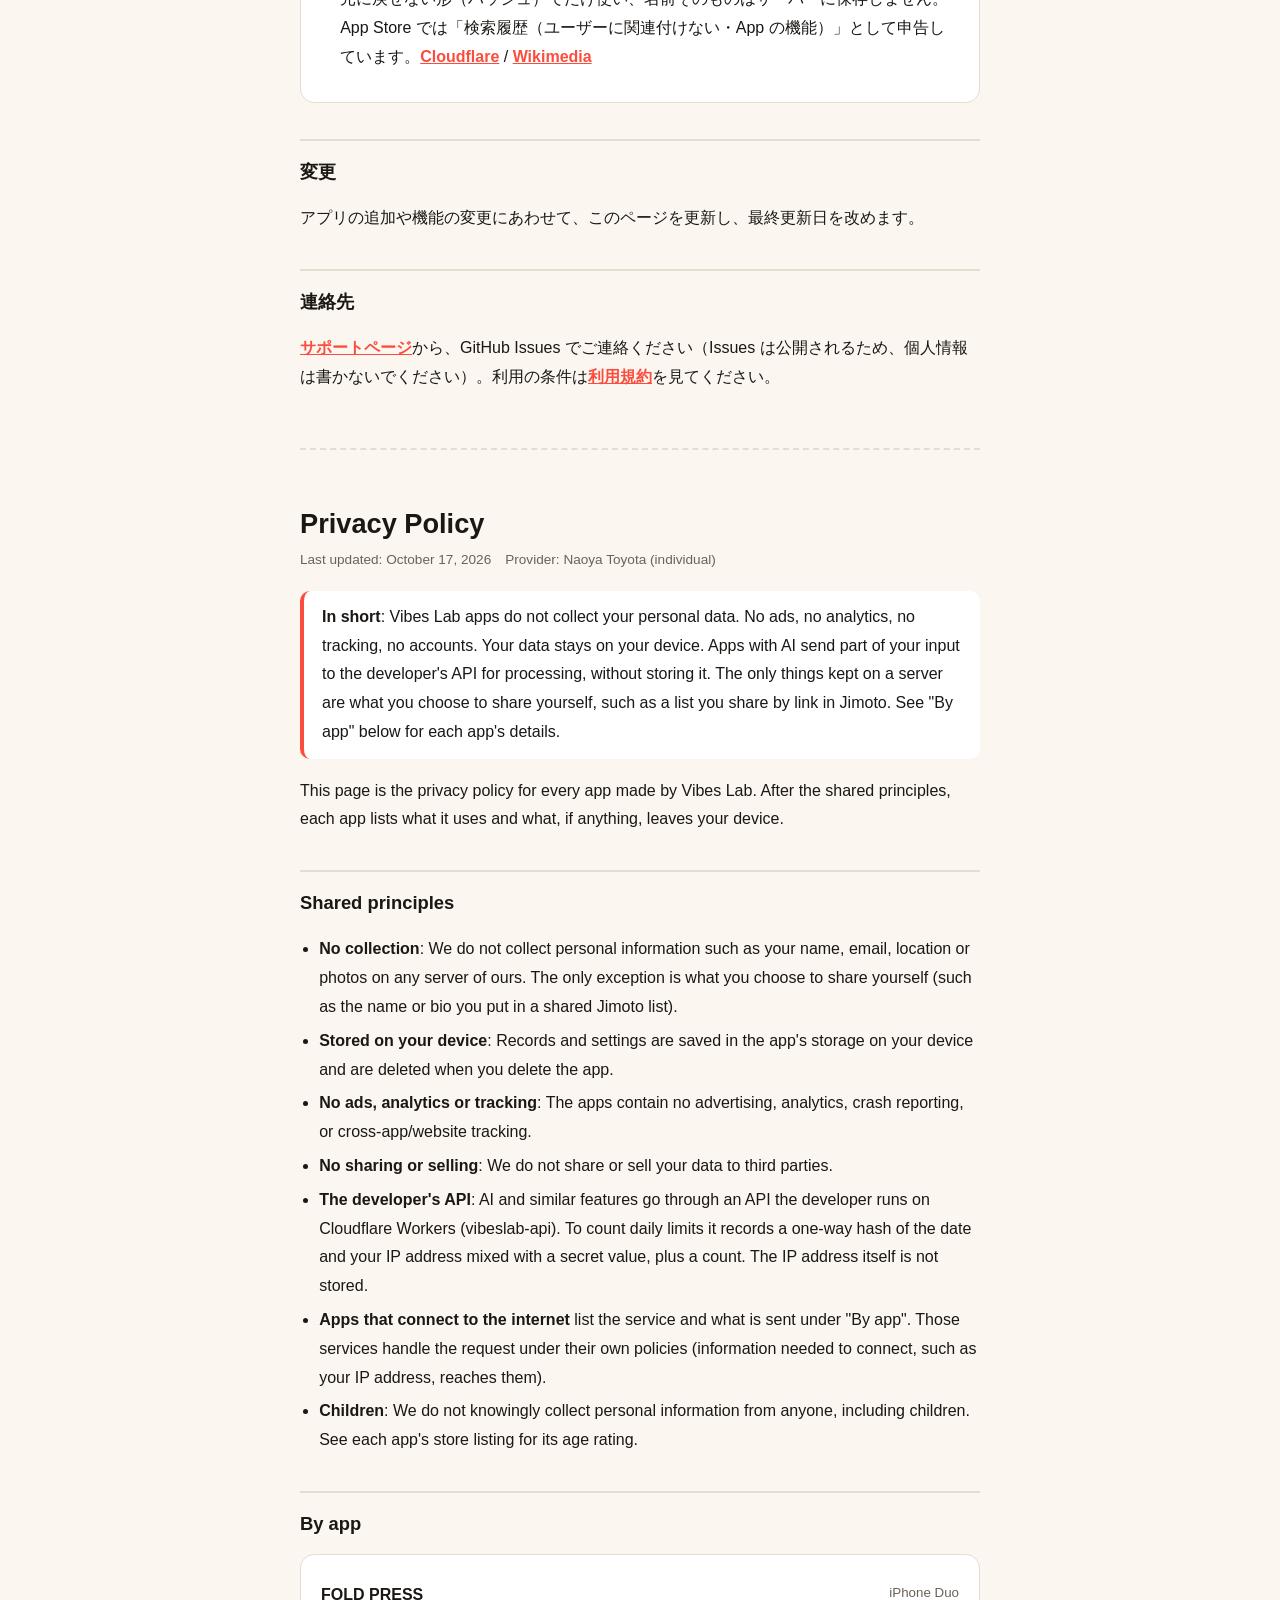
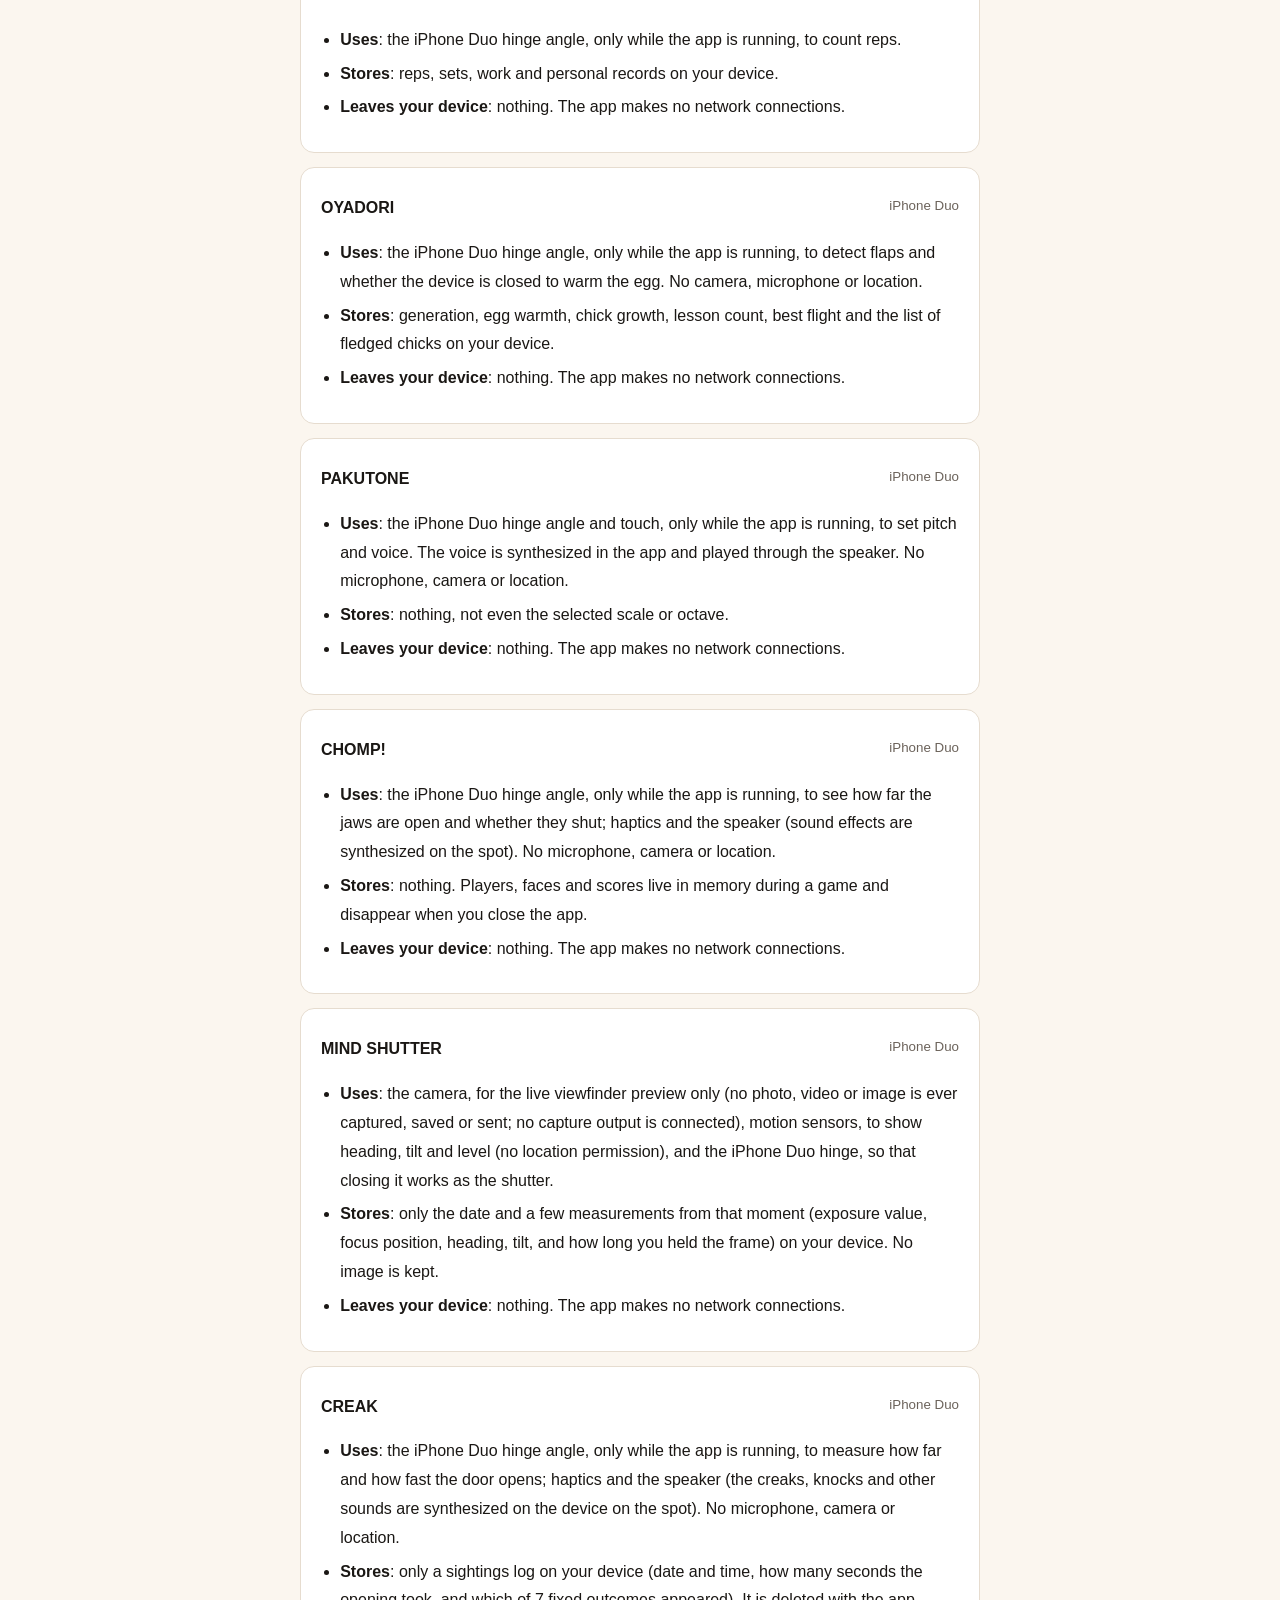
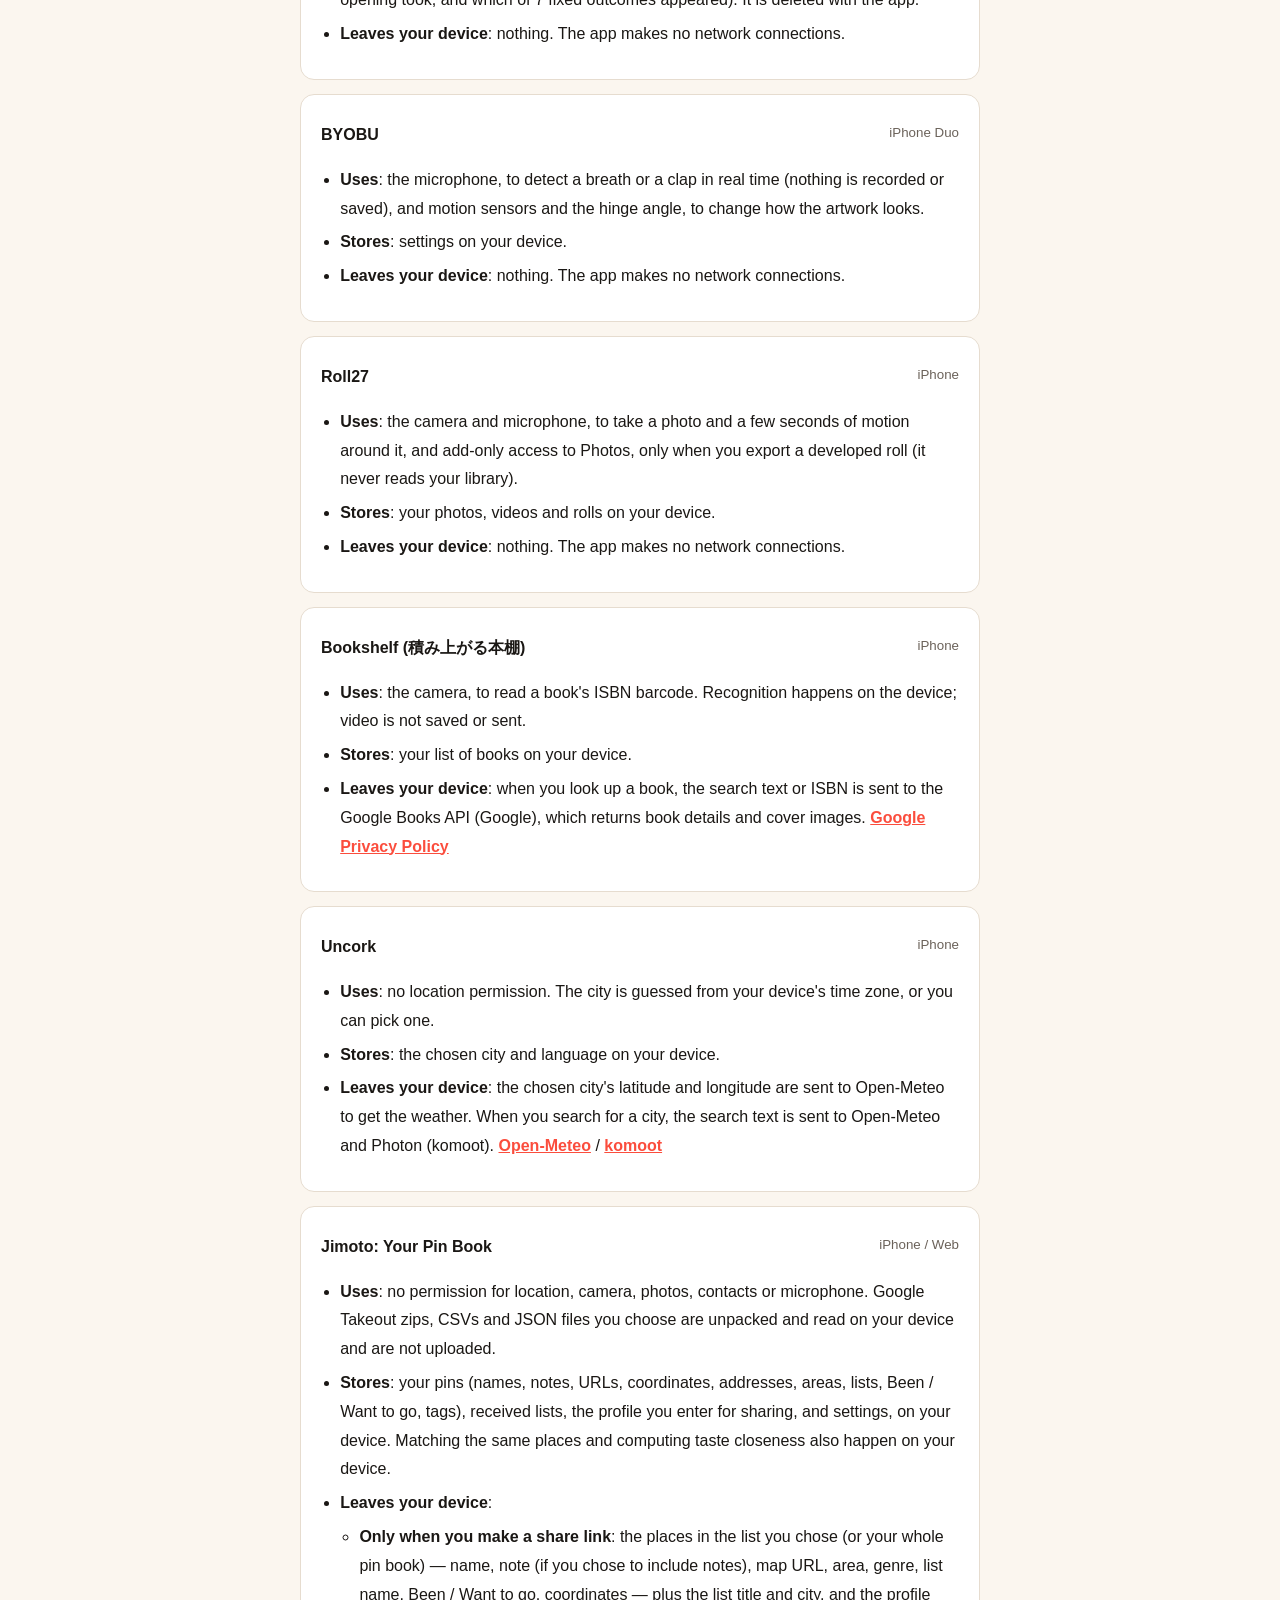
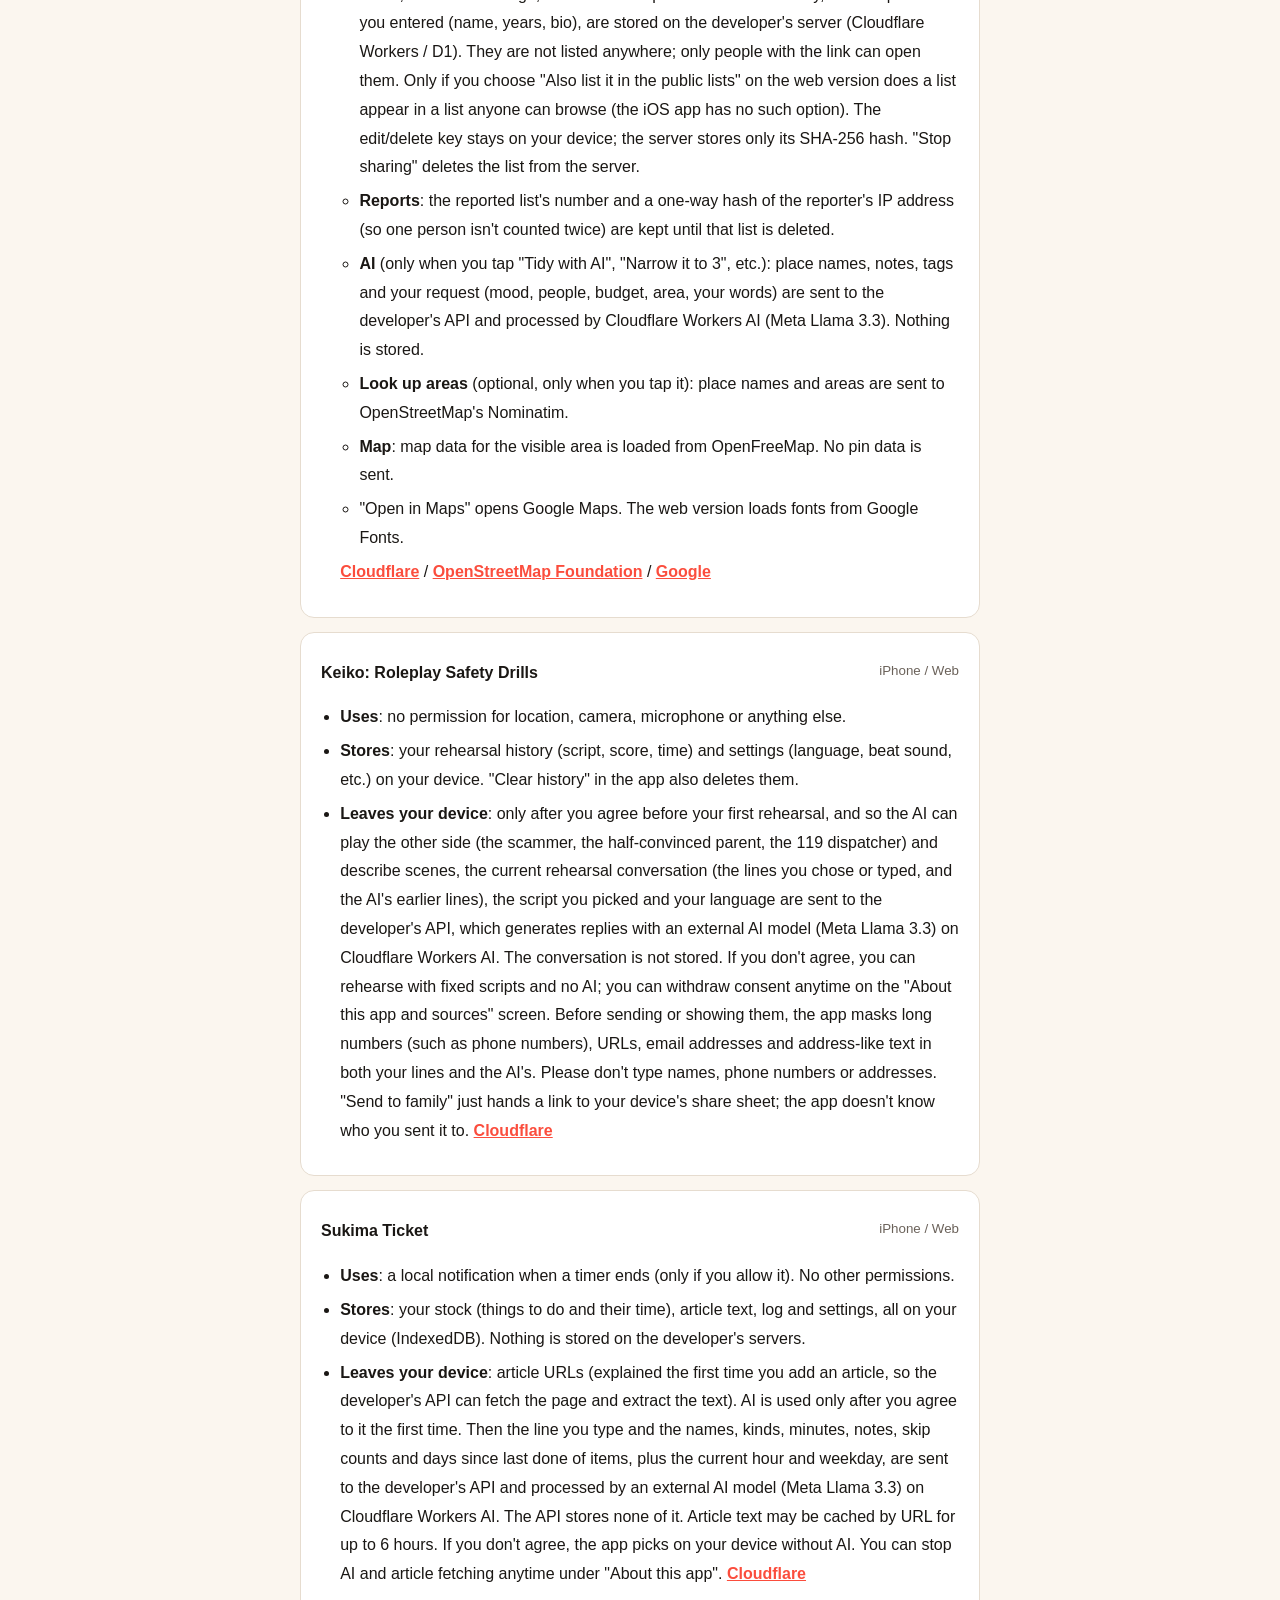
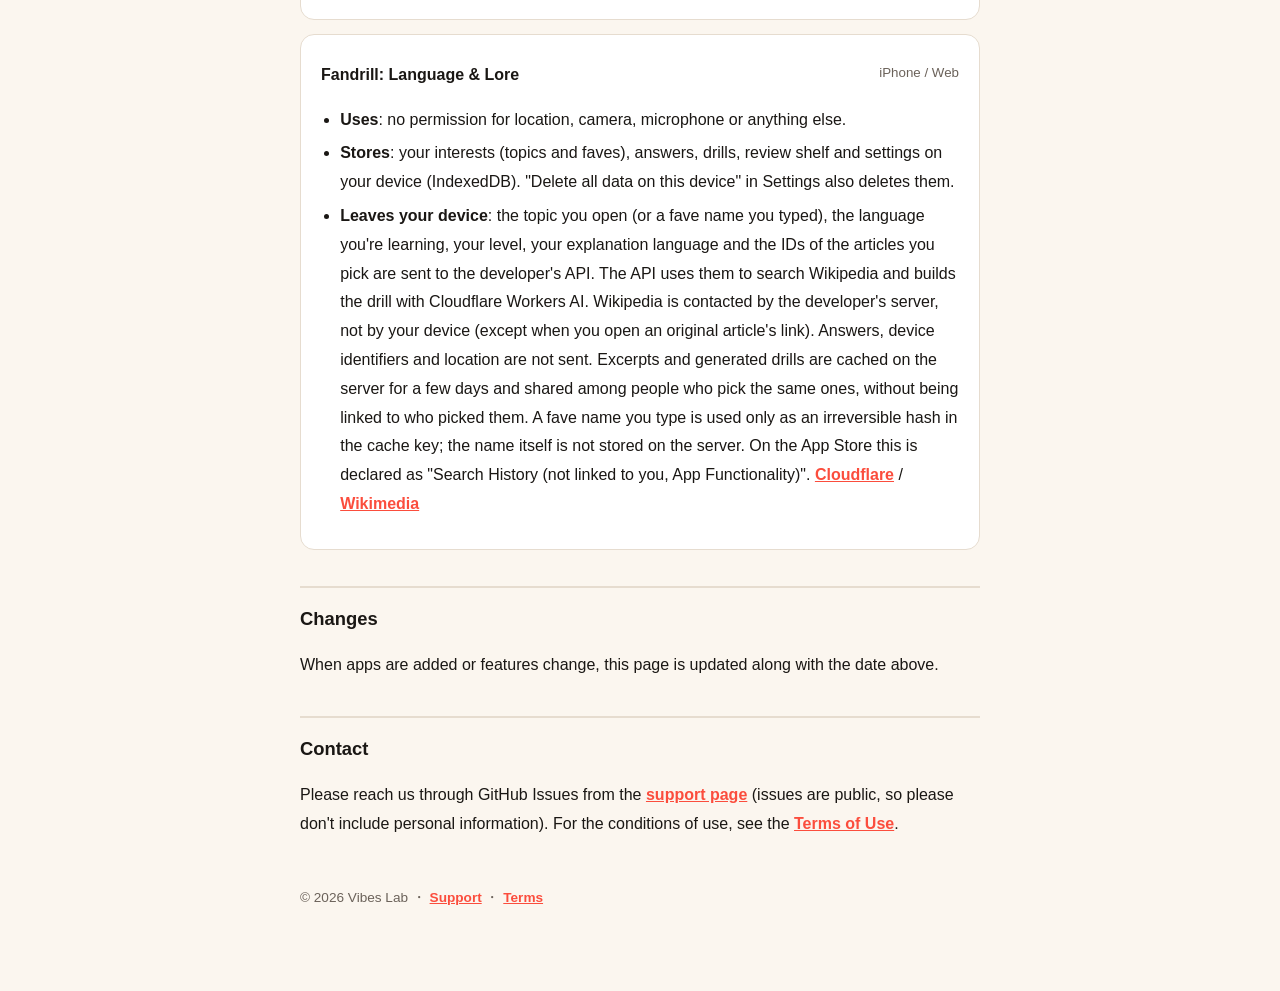
==== commit 7cb1f00b: "privacy: Sukima は同意制・送る項目にメモ、IP のハッシュは秘密の値を混ぜる" ====
--- a/privacy/index.html
+++ b/privacy/index.html
@@ -6,7 +6,7 @@
 <a class="label" href="../"><span class="mark"><i style="height:10px"></i><i style="height:16px"></i><i style="height:12px"></i><i style="height:7px"></i></span>Vibes Lab</a>
 
 <h1>プライバシーポリシー</h1>
-<p class="meta">最終更新日: 2026年10月17日　提供者: Naoya Toyota（個人）　<a href="#en">English</a></p>
+<p class="meta">最終更新日: 2026年10月18日　提供者: Naoya Toyota（個人）　<a href="#en">English</a></p>
 
 <div class="callout">
 <b>要約</b>: Vibes Lab のアプリは、あなたの個人情報を収集しません。広告・解析・トラッキング・アカウント登録はありません。データは基本的にあなたの端末の中だけに保存されます。AI を使うアプリは、処理のために入力の一部を開発者の API に送りますが、保存しません。サーバーに残るのは、Jimoto で共有リンクを作ったときのリストなど、あなたが自分で共有したものだけです。アプリごとの詳細は下の「アプリ別」を見てください。
@@ -20,7 +20,7 @@
 <li><b>端末内に保存</b>: 記録や設定は、あなたの端末のアプリ領域に保存します。アプリを削除すると消えます。</li>
 <li><b>広告・解析・トラッキングなし</b>: 広告、アクセス解析、クラッシュ収集、他社のアプリやサイトをまたいだ追跡（トラッキング）の仕組みは入っていません。</li>
 <li><b>第三者に提供・販売しない</b>: データを第三者に提供したり販売したりしません。</li>
-<li><b>開発者の API</b>: AI などの機能は、開発者が Cloudflare Workers 上で運営する API（vibeslab-api）を通ります。1日の回数の上限を数えるため、日付と IP アドレスを組み合わせて一方向に変換した値（ハッシュ）と回数を記録します。IP アドレスそのものは保存しません。</li>
+<li><b>開発者の API</b>: AI などの機能は、開発者が Cloudflare Workers 上で運営する API（vibeslab-api）を通ります。1日の回数の上限を数えるため、日付と IP アドレスに秘密の値を混ぜて一方向に変換した値（ハッシュ）と回数を記録します。IP アドレスそのものは保存しません。</li>
 <li><b>外部に通信するアプリ</b>は、その相手と送る内容を下の「アプリ別」に書きます。通信先の事業者は、それぞれのポリシーに沿って通信を処理します（IPアドレスなど通信に必要な情報が相手に届きます）。</li>
 <li><b>子どものプライバシー</b>: お子さまを含め、個人情報を意図して集めることはありません。対象年齢はアプリごとのストアの表示を見てください。</li>
 </ul>
@@ -120,7 +120,7 @@
 <ul>
 <li><b>使う機能</b>: タイマー終了のローカル通知（許可したときだけ）。それ以外の許可は求めません。</li>
 <li><b>保存</b>: ストック（やりたいことと所要時間）・記事の本文・きろく・設定はすべて端末内（IndexedDB）に保存します。開発者のサーバーには保存しません。</li>
-<li><b>端末の外に出るもの</b>: 記事の URL（開発者の API がそのページを取得して本文を取り出すため）。AI を使うときは、入力した一文、項目の名前・種類・分数・スキップ回数・最後にやってからの日数、いまの時刻と曜日を開発者の API に送り、Cloudflare Workers AI で処理します。API はこれらを保存しません。同じ記事の本文は、URL ごとに最大6時間キャッシュすることがあります。AI はアプリ内で切れます。<a href="https://www.cloudflare.com/privacypolicy/" rel="noopener">Cloudflare</a></li>
+<li><b>端末の外に出るもの</b>: 記事の URL（初めて記事を入れるときに説明したうえで、開発者の API がそのページを取得して本文を取り出すため）。AI は、最初に同意したときだけ使います。そのときは、入力した一文、項目の名前・種類・分数・メモ・スキップ回数・最後にやってからの日数、いまの時刻と曜日を開発者の API に送り、Cloudflare Workers AI 上の外部の AI モデル（Meta Llama 3.3）で処理します。API はこれらを保存しません。同じ記事の本文は、URL ごとに最大6時間キャッシュすることがあります。同意しない場合は、AI を使わず端末だけで選びます。AI の利用と記事の取得は、アプリの「このアプリについて」でいつでも止められます。<a href="https://www.cloudflare.com/privacypolicy/" rel="noopener">Cloudflare</a></li>
 </ul></section>
 
 <section class="app" id="fandrill"><h3>Fandrill（言葉の向こうの物語） <small>iPhone / Web</small></h3>
@@ -154,7 +154,7 @@
 <li><b>Stored on your device</b>: Records and settings are saved in the app's storage on your device and are deleted when you delete the app.</li>
 <li><b>No ads, analytics or tracking</b>: The apps contain no advertising, analytics, crash reporting, or cross-app/website tracking.</li>
 <li><b>No sharing or selling</b>: We do not share or sell your data to third parties.</li>
-<li><b>The developer's API</b>: AI and similar features go through an API the developer runs on Cloudflare Workers (vibeslab-api). To count daily limits it records a one-way hash of the date combined with your IP address, plus a count. The IP address itself is not stored.</li>
+<li><b>The developer's API</b>: AI and similar features go through an API the developer runs on Cloudflare Workers (vibeslab-api). To count daily limits it records a one-way hash of the date and your IP address mixed with a secret value, plus a count. The IP address itself is not stored.</li>
 <li><b>Apps that connect to the internet</b> list the service and what is sent under "By app". Those services handle the request under their own policies (information needed to connect, such as your IP address, reaches them).</li>
 <li><b>Children</b>: We do not knowingly collect personal information from anyone, including children. See each app's store listing for its age rating.</li>
 </ul>
@@ -253,7 +253,7 @@
 <ul>
 <li><b>Uses</b>: a local notification when a timer ends (only if you allow it). No other permissions.</li>
 <li><b>Stores</b>: your stock (things to do and their time), article text, log and settings, all on your device (IndexedDB). Nothing is stored on the developer's servers.</li>
-<li><b>Leaves your device</b>: article URLs (so the developer's API can fetch the page and extract the text). When you use AI, the line you type and the names, kinds, minutes, skip counts and days since last done of items, plus the current hour and weekday, are sent to the developer's API and processed by Cloudflare Workers AI. The API stores none of it. Article text may be cached by URL for up to 6 hours. AI can be turned off in the app. <a href="https://www.cloudflare.com/privacypolicy/" rel="noopener">Cloudflare</a></li>
+<li><b>Leaves your device</b>: article URLs (explained the first time you add an article, so the developer's API can fetch the page and extract the text). AI is used only after you agree to it the first time. Then the line you type and the names, kinds, minutes, notes, skip counts and days since last done of items, plus the current hour and weekday, are sent to the developer's API and processed by an external AI model (Meta Llama 3.3) on Cloudflare Workers AI. The API stores none of it. Article text may be cached by URL for up to 6 hours. If you don't agree, the app picks on your device without AI. You can stop AI and article fetching anytime under "About this app". <a href="https://www.cloudflare.com/privacypolicy/" rel="noopener">Cloudflare</a></li>
 </ul></section>
 
 <section class="app" id="en-fandrill"><h3>Fandrill: Language &amp; Lore <small>iPhone / Web</small></h3>
